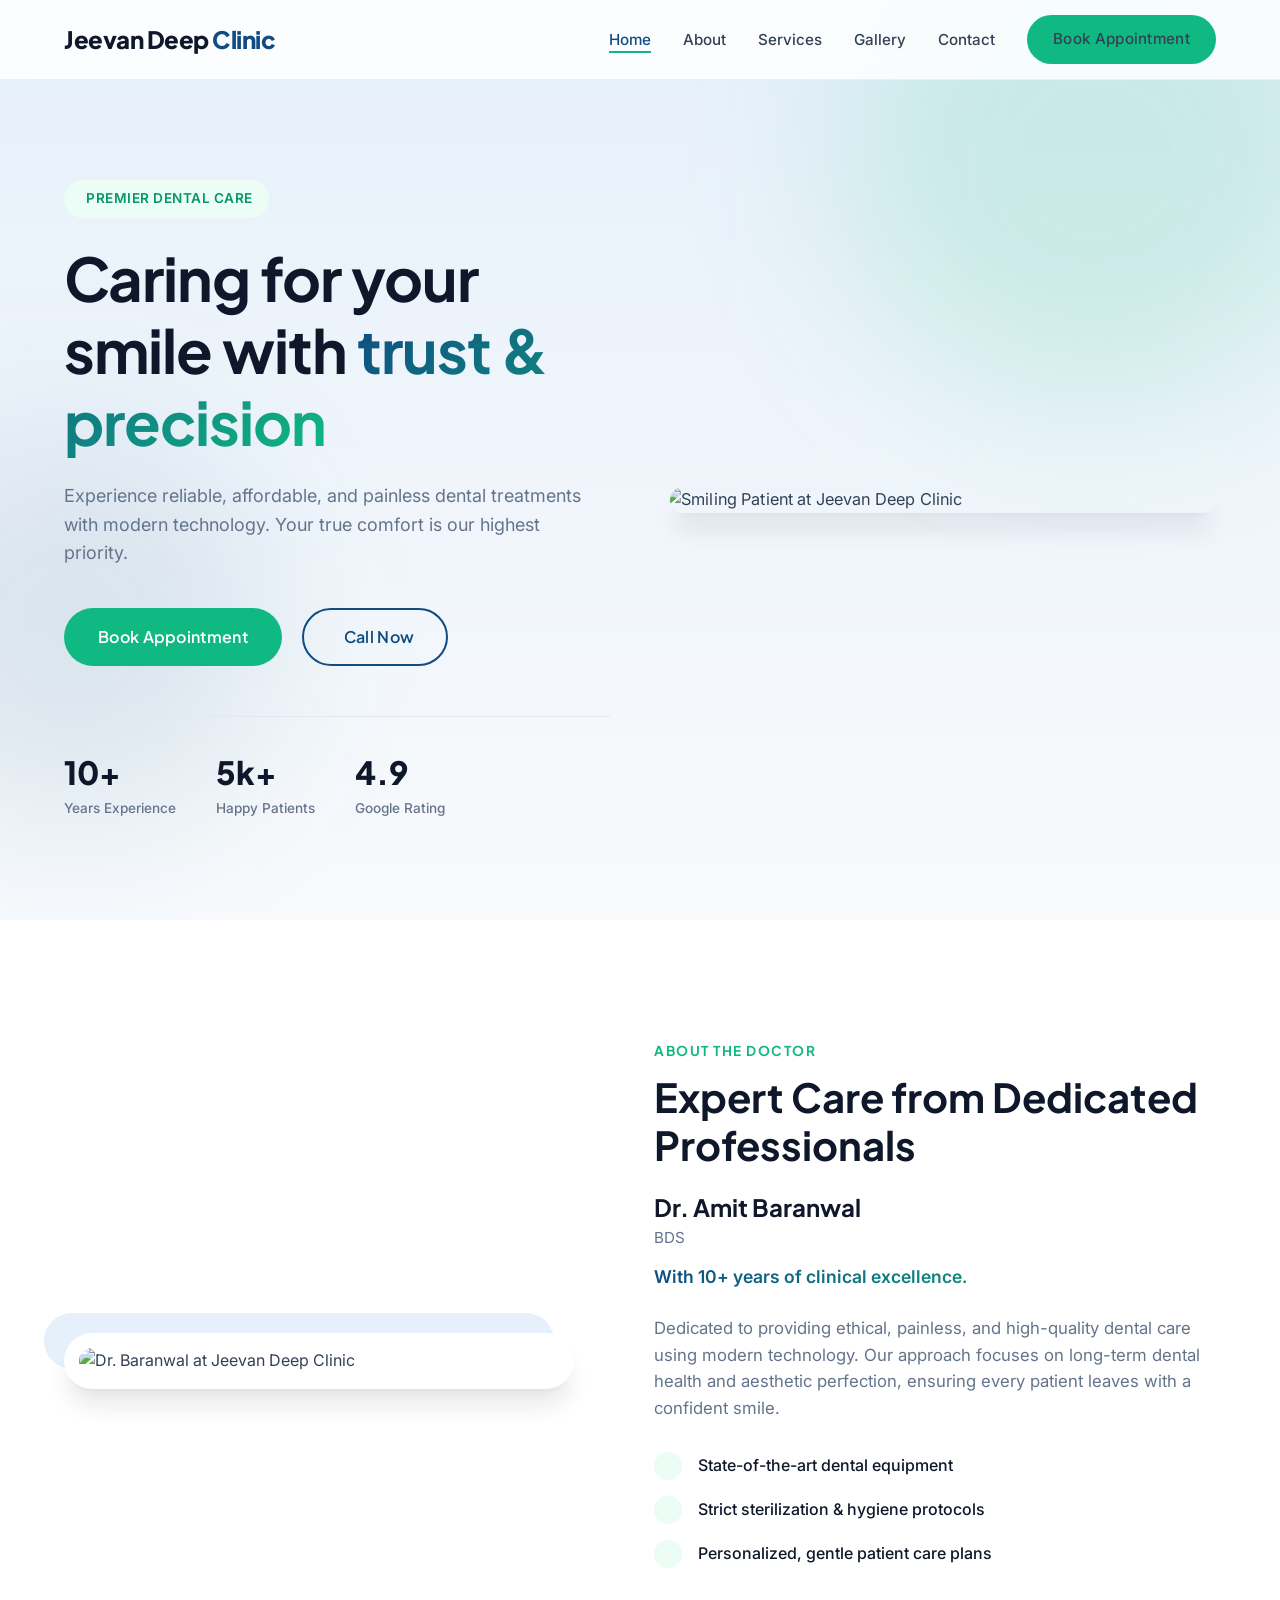
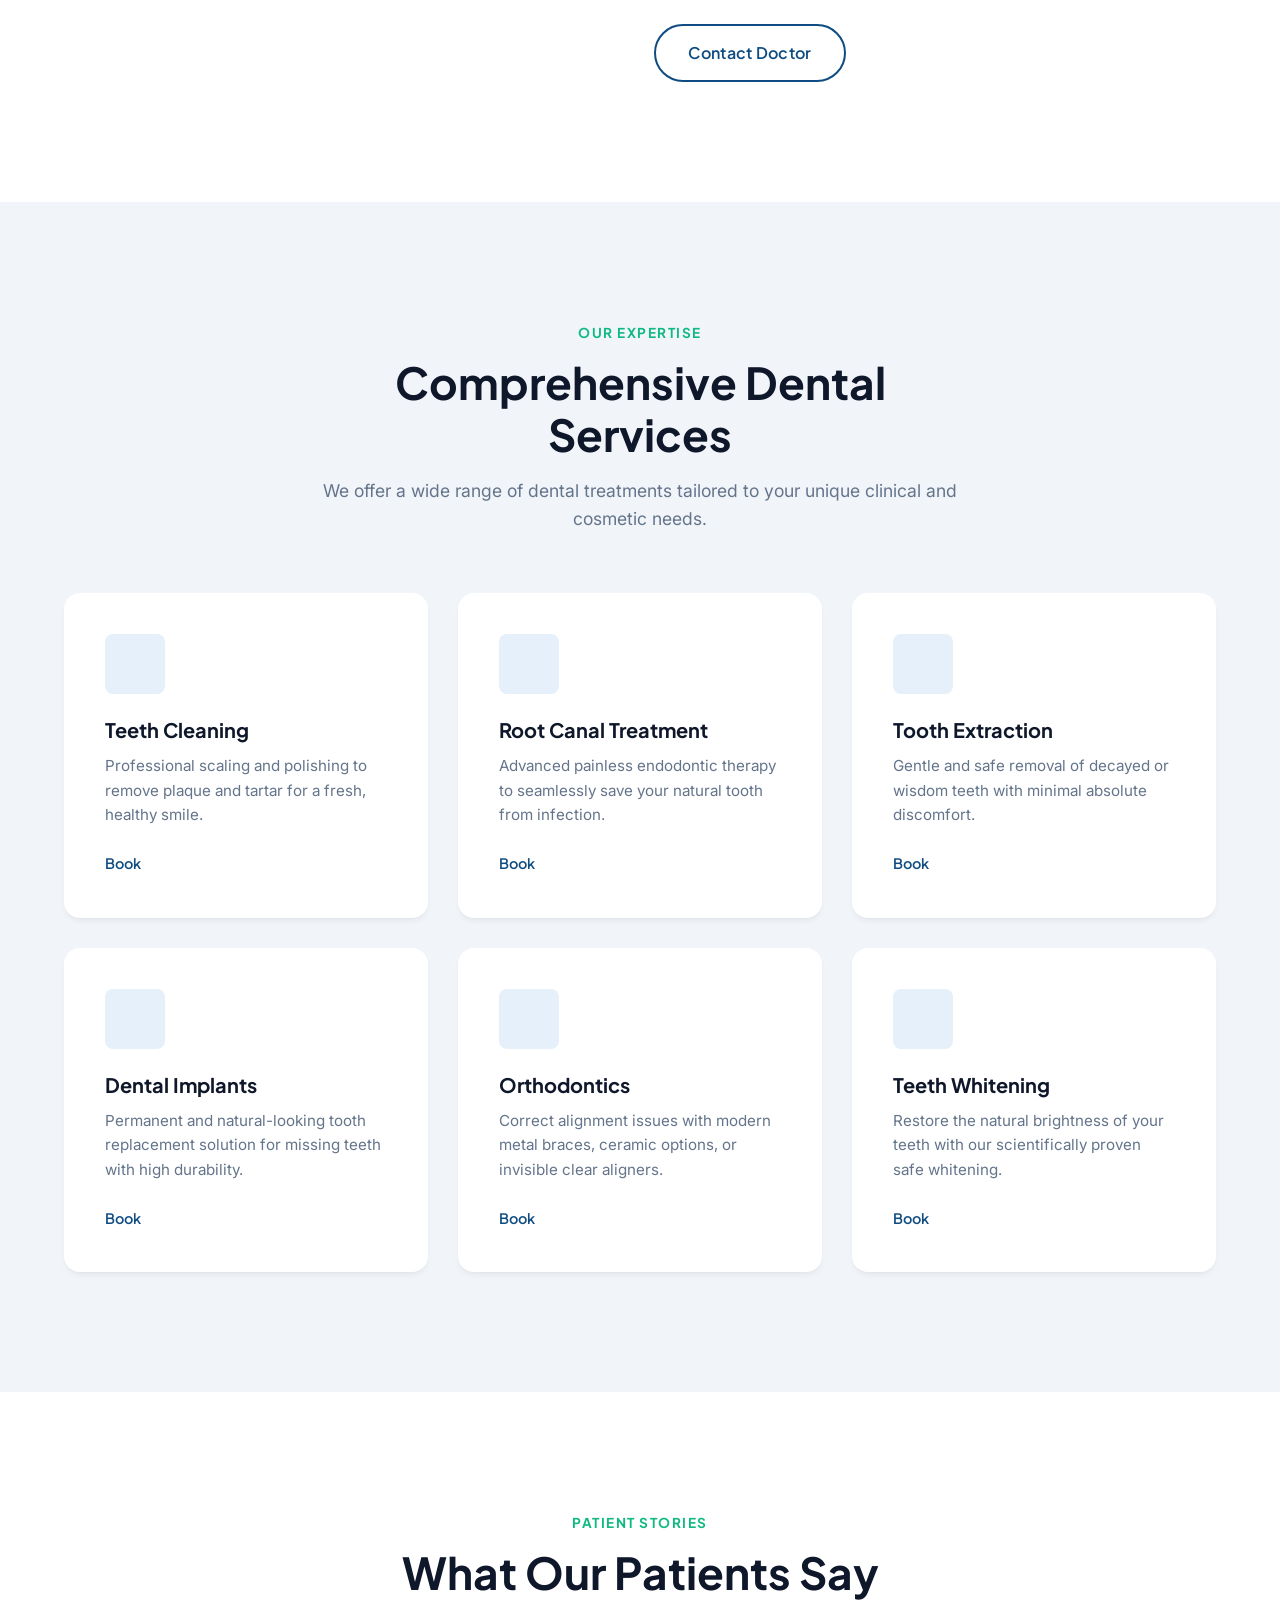
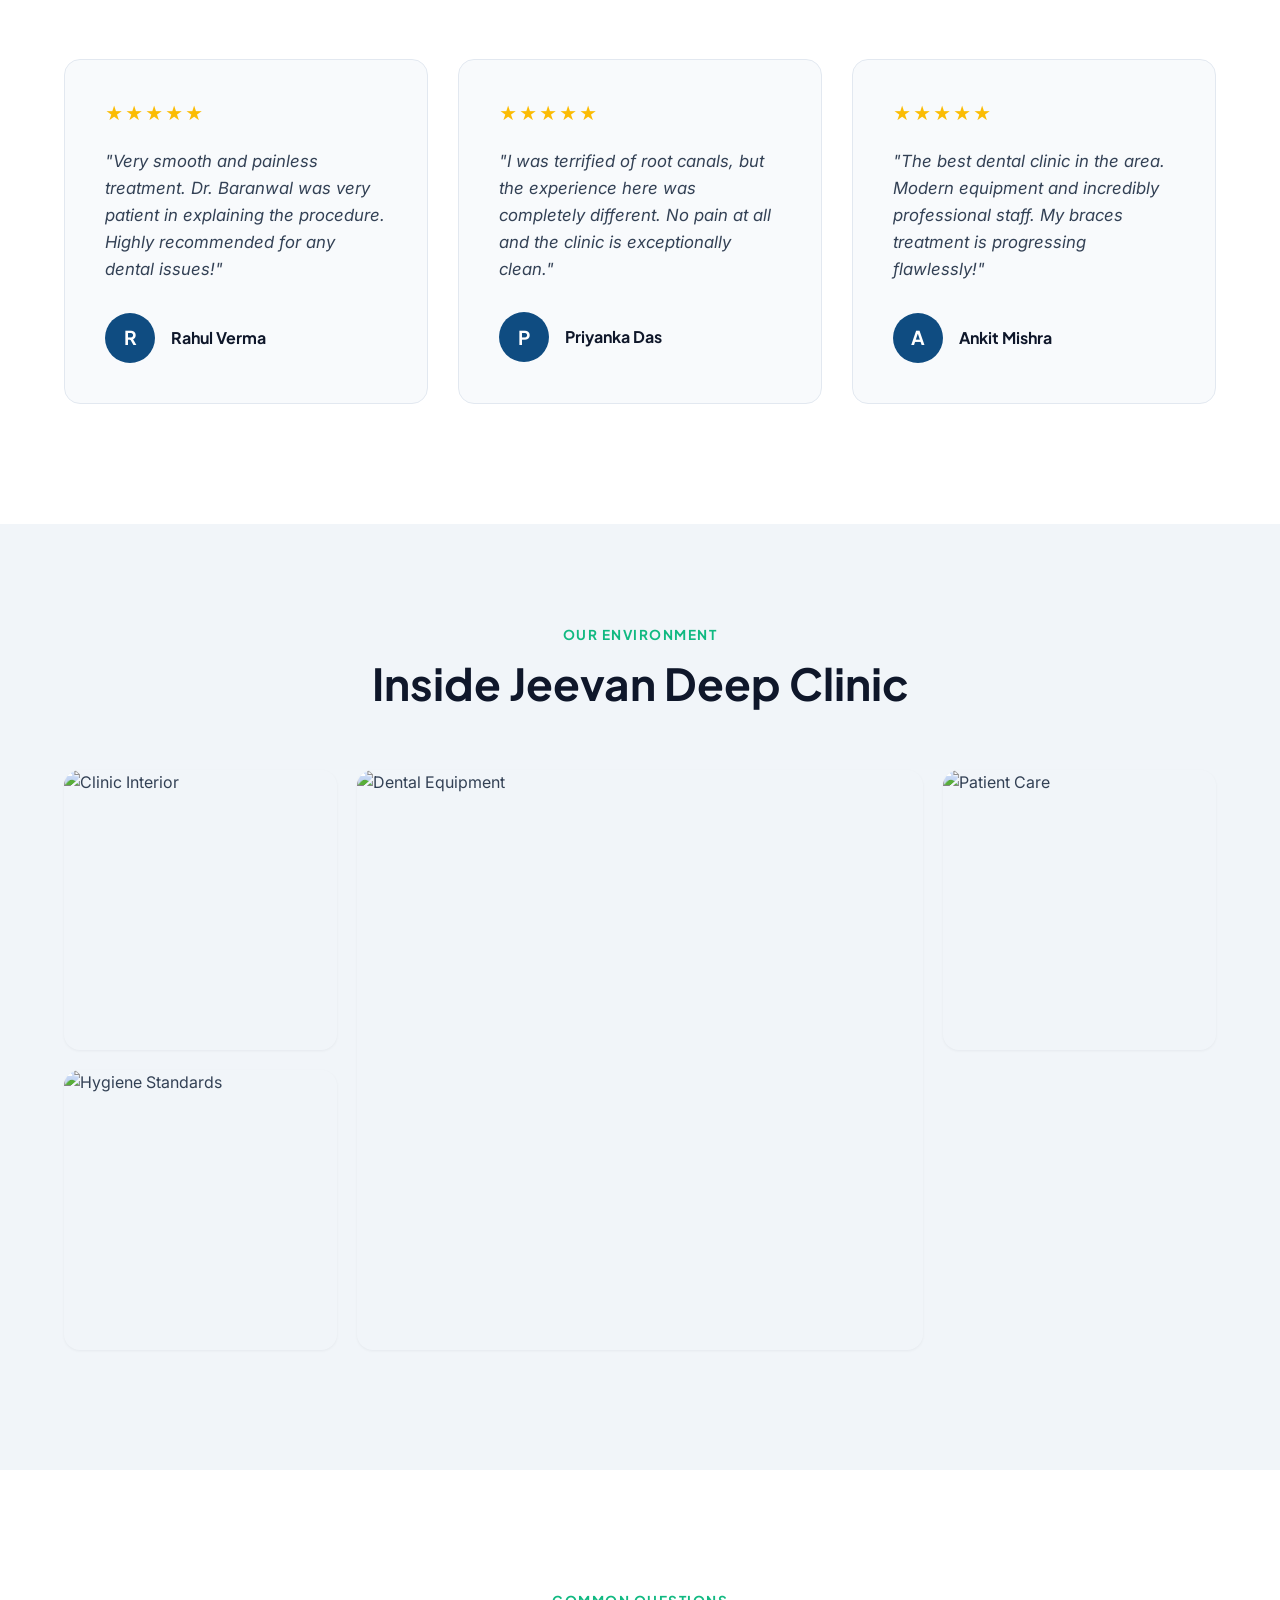
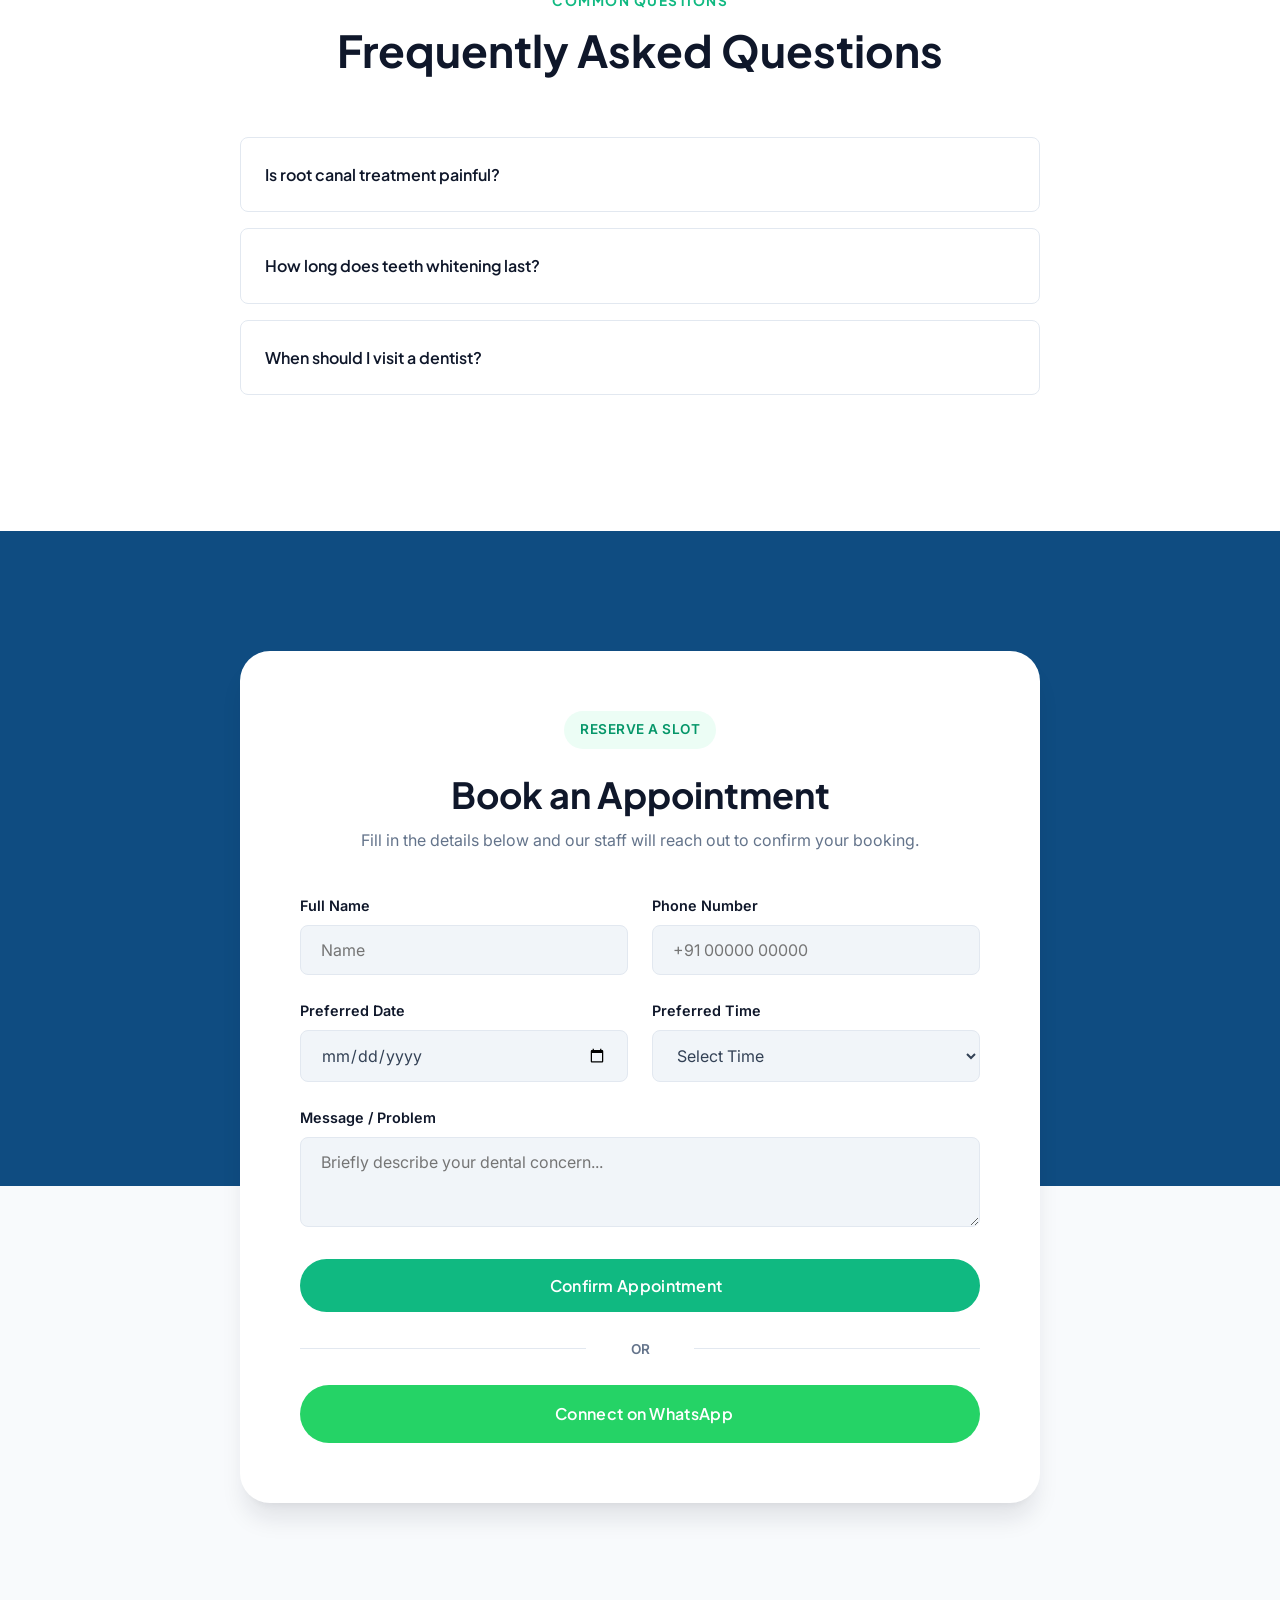
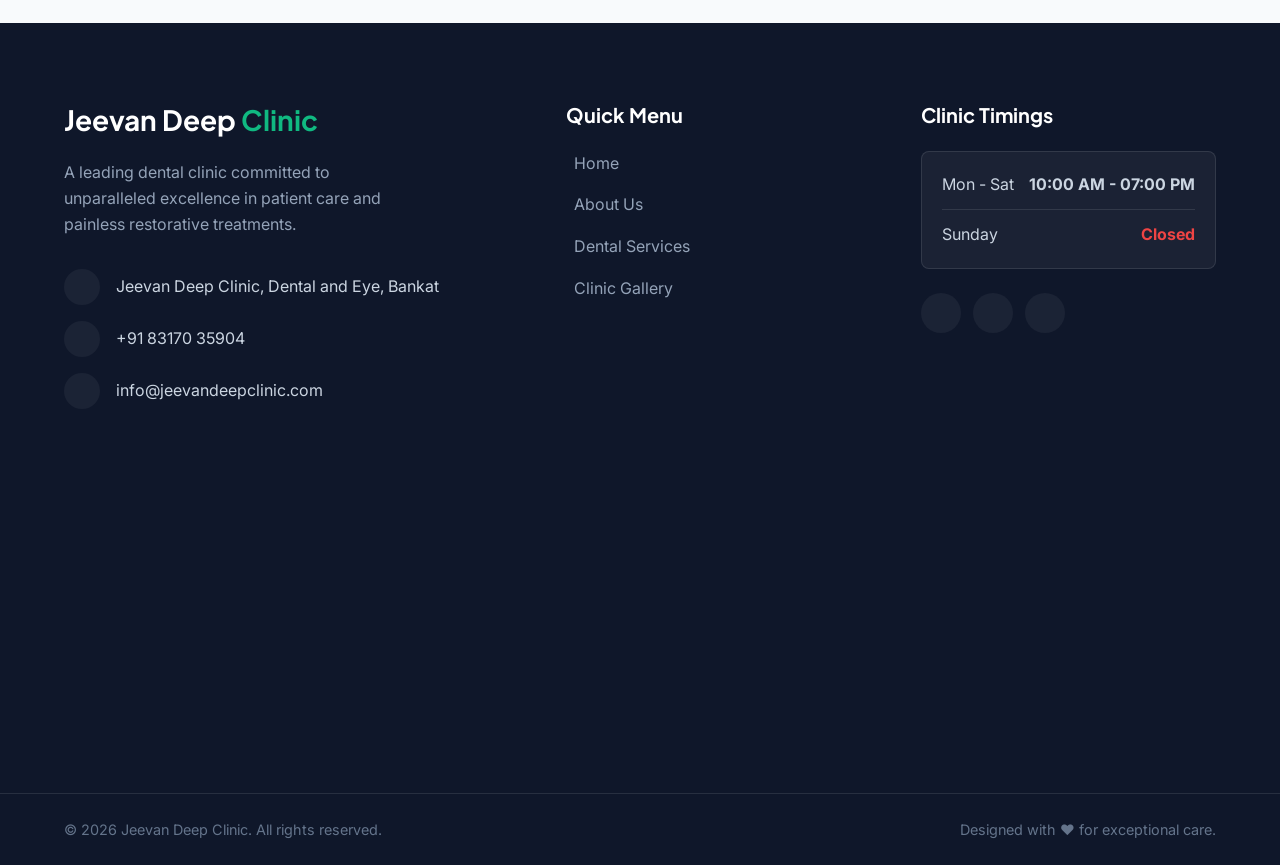
==== src/main/resources/static/index.html @ 406e2104 "feat(ui): Swap generic image with actual photo of Dr. Baranwal" ====
<!DOCTYPE html>
<html lang="en">

<head>
    <meta charset="UTF-8">
    <meta name="viewport" content="width=device-width, initial-scale=1.0">
    <title>Jeevan Deep Clinic | Caring for Your Smile with Trust & Precision</title>
    <meta name="description"
        content="Jeevan Deep Clinic - Reliable, affordable, and painless dental treatment in a hygienic environment. Book your appointment today for a healthy smile.">

    <!-- Google Fonts -->
    <link rel="preconnect" href="https://fonts.googleapis.com">
    <link rel="preconnect" href="https://fonts.gstatic.com" crossorigin>
    <link
        href="https://fonts.googleapis.com/css2?family=Inter:wght@300;400;500;600&family=Plus+Jakarta+Sans:wght@400;500;600;700;800&display=swap"
        rel="stylesheet">

    <!-- Lucide Icons -->
    <script src="https://unpkg.com/lucide@latest"></script>

    <!-- AOS Animation CSS -->
    <link href="https://unpkg.com/aos@2.3.1/dist/aos.css" rel="stylesheet">

    <!-- CSS -->
    <link rel="stylesheet" href="style.css">

    <!-- Google tag (gtag.js) -->
    <script async src="https://www.googletagmanager.com/gtag/js?id=G-SN9CZN9RRW"></script>
    <script>
        window.dataLayer = window.dataLayer || [];
        function gtag() { dataLayer.push(arguments); }
        gtag('js', new Date());

        gtag('config', 'G-SN9CZN9RRW');
    </script>
</head>

<body>
    <!-- Navigation -->
    <nav class="navbar transition-all" id="navbar">
        <div class="container nav-container">
            <div class="logo">
                <span class="logo-text">Jeevan Deep <span class="highlight">Clinic</span></span>
            </div>
            <ul class="nav-links">
                <li><a href="#home" class="active">Home</a></li>
                <li><a href="#about">About</a></li>
                <li><a href="#services">Services</a></li>
                <li><a href="#gallery">Gallery</a></li>
                <li><a href="#contact">Contact</a></li>
                <li><a href="#appointment" class="btn btn-primary btn-sm">Book Appointment</a></li>
            </ul>
            <div class="mobile-menu-btn" id="mobile-menu-btn">
                <i data-lucide="menu"></i>
            </div>
        </div>
    </nav>

    <!-- Hero Section -->
    <section id="home" class="hero">
        <div class="hero-bg-shapes">
            <div class="shape shape-1"></div>
            <div class="shape shape-2"></div>
        </div>
        <div class="container hero-container">
            <div class="hero-content" data-aos="fade-right" data-aos-duration="1000">
                <span class="badge"><i data-lucide="award" width="16" height="16"></i> Premier Dental Care</span>
                <h1>Caring for your smile with <span class="text-gradient">trust & precision</span></h1>
                <p>Experience reliable, affordable, and painless dental treatments with modern technology. Your true
                    comfort is our highest priority.</p>
                <div class="hero-actions">
                    <a href="#appointment" class="btn btn-primary shadow-glow">Book Appointment</a>
                    <a href="tel:+918317035904" class="btn btn-outline">
                        <i data-lucide="phone"></i> Call Now
                    </a>
                </div>
                <div class="hero-stats">
                    <div class="stat-item">
                        <span class="stat-number">10+</span>
                        <span class="stat-label">Years Experience</span>
                    </div>
                    <div class="stat-item">
                        <span class="stat-number">5k+</span>
                        <span class="stat-label">Happy Patients</span>
                    </div>
                    <div class="stat-item">
                        <span class="stat-number">4.9</span>
                        <span class="stat-label">Google Rating</span>
                    </div>
                </div>
            </div>
            <div class="hero-image" data-aos="fade-left" data-aos-duration="1000" data-aos-delay="200">
                <div class="image-wrapper">
                    <img src="https://images.unsplash.com/photo-1606811841689-23dfddce3e95?ixlib=rb-4.0.3&auto=format&fit=crop&w=800&q=80"
                        alt="Smiling Patient at Jeevan Deep Clinic">
                    <div class="floating-card top-float">
                        <div class="icon-box"><i data-lucide="shield-check"></i></div>
                        <div>
                            <strong>100% Safe</strong>
                            <span>Painless Treatments</span>
                        </div>
                    </div>
                </div>
            </div>
        </div>
    </section>

    <!-- About Section -->
    <section id="about" class="about">
        <div class="container about-container">
            <div class="about-image" data-aos="zoom-in-right">
                <div class="img-frame">
                    <img src="/images/Dr_Sir.jpeg" alt="Dr. Baranwal at Jeevan Deep Clinic">
                </div>
            </div>
            <div class="about-content" data-aos="fade-up" data-aos-delay="150">
                <span class="section-tag">About the Doctor</span>
                <h2>Expert Care from Dedicated Professionals</h2>
                <h3 class="doctor-name">Dr. Amit Baranwal</h3>
                <span class="qualifications">BDS</span>
                <p class="experience text-gradient">With 10+ years of clinical excellence.</p>
                <p class="description">Dedicated to providing ethical, painless, and high-quality dental care using
                    modern technology. Our approach focuses on long-term dental health and aesthetic perfection,
                    ensuring every patient leaves with a confident smile.</p>
                <ul class="features">
                    <li>
                        <div class="check-icon"><i data-lucide="check"></i></div> State-of-the-art dental equipment
                    </li>
                    <li>
                        <div class="check-icon"><i data-lucide="check"></i></div> Strict sterilization & hygiene
                        protocols
                    </li>
                    <li>
                        <div class="check-icon"><i data-lucide="check"></i></div> Personalized, gentle patient care
                        plans
                    </li>
                </ul>
                <a href="#contact" class="btn btn-outline mt-3">Contact Doctor</a>
            </div>
        </div>
    </section>

    <!-- Services Section -->
    <section id="services" class="services">
        <div class="container">
            <div class="section-header" data-aos="fade-up">
                <span class="section-tag">Our Expertise</span>
                <h2>Comprehensive Dental Services</h2>
                <p>We offer a wide range of dental treatments tailored to your unique clinical and cosmetic needs.</p>
            </div>
            <div class="services-grid">
                <!-- Service 1 -->
                <div class="service-card" data-aos="fade-up" data-aos-delay="100">
                    <div class="service-icon"><i data-lucide="sparkles"></i></div>
                    <h3>Teeth Cleaning</h3>
                    <p>Professional scaling and polishing to remove plaque and tartar for a fresh, healthy smile.</p>
                    <a href="#appointment" class="service-link">Book <i data-lucide="arrow-right" width="16"></i></a>
                </div>
                <!-- Service 2 -->
                <div class="service-card" data-aos="fade-up" data-aos-delay="200">
                    <div class="service-icon"><i data-lucide="activity"></i></div>
                    <h3>Root Canal Treatment</h3>
                    <p>Advanced painless endodontic therapy to seamlessly save your natural tooth from infection.</p>
                    <a href="#appointment" class="service-link">Book <i data-lucide="arrow-right" width="16"></i></a>
                </div>
                <!-- Service 3 -->
                <div class="service-card" data-aos="fade-up" data-aos-delay="300">
                    <div class="service-icon"><i data-lucide="scissors"></i></div>
                    <h3>Tooth Extraction</h3>
                    <p>Gentle and safe removal of decayed or wisdom teeth with minimal absolute discomfort.</p>
                    <a href="#appointment" class="service-link">Book <i data-lucide="arrow-right" width="16"></i></a>
                </div>
                <!-- Service 4 -->
                <div class="service-card" data-aos="fade-up" data-aos-delay="100">
                    <div class="service-icon"><i data-lucide="gem"></i></div>
                    <h3>Dental Implants</h3>
                    <p>Permanent and natural-looking tooth replacement solution for missing teeth with high durability.
                    </p>
                    <a href="#appointment" class="service-link">Book <i data-lucide="arrow-right" width="16"></i></a>
                </div>
                <!-- Service 5 -->
                <div class="service-card" data-aos="fade-up" data-aos-delay="200">
                    <div class="service-icon"><i data-lucide="grid-3x3"></i></div>
                    <h3>Orthodontics</h3>
                    <p>Correct alignment issues with modern metal braces, ceramic options, or invisible clear aligners.
                    </p>
                    <a href="#appointment" class="service-link">Book <i data-lucide="arrow-right" width="16"></i></a>
                </div>
                <!-- Service 6 -->
                <div class="service-card" data-aos="fade-up" data-aos-delay="300">
                    <div class="service-icon"><i data-lucide="smile"></i></div>
                    <h3>Teeth Whitening</h3>
                    <p>Restore the natural brightness of your teeth with our scientifically proven safe whitening.</p>
                    <a href="#appointment" class="service-link">Book <i data-lucide="arrow-right" width="16"></i></a>
                </div>
            </div>
        </div>
    </section>

    <!-- Testimonials Section -->
    <section id="testimonials" class="testimonials">
        <div class="container">
            <div class="section-header" data-aos="fade-up">
                <span class="section-tag">Patient Stories</span>
                <h2>What Our Patients Say</h2>
            </div>
            <div class="testimonials-slider">
                <div class="testimonial-card" data-aos="fade-right" data-aos-delay="100">
                    <div class="quote-icon"><i data-lucide="quote"></i></div>
                    <div class="stars">★★★★★</div>
                    <p>"Very smooth and painless treatment. Dr. Baranwal was very patient in explaining the procedure.
                        Highly recommended for any dental issues!"</p>
                    <div class="patient-profile">
                        <div class="patient-avatar">R</div>
                        <div class="patient-info">
                            <strong>Rahul Verma</strong>
                        </div>
                    </div>
                </div>
                <div class="testimonial-card" data-aos="fade-up" data-aos-delay="200">
                    <div class="quote-icon"><i data-lucide="quote"></i></div>
                    <div class="stars">★★★★★</div>
                    <p>"I was terrified of root canals, but the experience here was completely different. No pain at all
                        and the clinic is exceptionally clean."</p>
                    <div class="patient-profile">
                        <div class="patient-avatar">P</div>
                        <div class="patient-info">
                            <strong>Priyanka Das</strong>
                        </div>
                    </div>
                </div>
                <div class="testimonial-card" data-aos="fade-left" data-aos-delay="300">
                    <div class="quote-icon"><i data-lucide="quote"></i></div>
                    <div class="stars">★★★★★</div>
                    <p>"The best dental clinic in the area. Modern equipment and incredibly professional staff. My
                        braces treatment is progressing flawlessly!"</p>
                    <div class="patient-profile">
                        <div class="patient-avatar">A</div>
                        <div class="patient-info">
                            <strong>Ankit Mishra</strong>
                        </div>
                    </div>
                </div>
            </div>
        </div>
    </section>

    <!-- Gallery Section -->
    <section id="gallery" class="gallery">
        <div class="container">
            <div class="section-header" data-aos="fade-up">
                <span class="section-tag">Our Environment</span>
                <h2>Inside Jeevan Deep Clinic</h2>
            </div>
            <div class="gallery-grid">
                <div class="gallery-item" data-aos="fade-up" data-aos-delay="100">
                    <img src="https://images.unsplash.com/photo-1600170311833-c2cf5280ce49?ixlib=rb-4.0.3&auto=format&fit=crop&w=800&q=80"
                        alt="Clinic Interior">
                    <div class="gallery-overlay"><span>Modern Operatory</span></div>
                </div>
                <div class="gallery-item large" data-aos="fade-up" data-aos-delay="200">
                    <img src="https://images.unsplash.com/photo-1527613426441-4da17471b66d?q=80&w=800&auto=format&fit=crop"
                        alt="Dental Equipment">
                    <div class="gallery-overlay"><span>Advanced Technology</span></div>
                </div>
                <div class="gallery-item" data-aos="fade-up" data-aos-delay="300">
                    <img src="https://images.unsplash.com/photo-1629909613654-28e377c37b09?ixlib=rb-4.0.3&auto=format&fit=crop&w=800&q=80"
                        alt="Patient Care">
                    <div class="gallery-overlay"><span>Hygiene Standards</span></div>
                </div>
                <div class="gallery-item" data-aos="fade-up" data-aos-delay="400">
                    <img src="https://images.unsplash.com/photo-1588776814546-1ffcf47267a5?ixlib=rb-4.0.3&auto=format&fit=crop&w=800&q=80"
                        alt="Hygiene Standards">
                    <div class="gallery-overlay"><span>Comfortable Recovery</span></div>
                </div>
            </div>
        </div>
    </section>

    <!-- FAQ Section -->
    <section id="faq" class="faq">
        <div class="container">
            <div class="section-header" data-aos="fade-up">
                <span class="section-tag">Common Questions</span>
                <h2>Frequently Asked Questions</h2>
            </div>
            <div class="faq-container" data-aos="fade-up" data-aos-delay="150">
                <div class="faq-item">
                    <div class="faq-question">
                        <span>Is root canal treatment painful?</span>
                        <div class="faq-icon"><i data-lucide="plus"></i></div>
                    </div>
                    <div class="faq-answer">
                        <p>No, with modern anesthesia and advanced technology, root canal treatments are as comfortable
                            as getting a standard filling. Our clinic specializes in utilizing painless procedures.</p>
                    </div>
                </div>
                <div class="faq-item">
                    <div class="faq-question">
                        <span>How long does teeth whitening last?</span>
                        <div class="faq-icon"><i data-lucide="plus"></i></div>
                    </div>
                    <div class="faq-answer">
                        <p>Teeth whitening can last anywhere from 6 months to 2 years, depending on your lifestyle and
                            oral hygiene habits like coffee or tea consumption.</p>
                    </div>
                </div>
                <div class="faq-item">
                    <div class="faq-question">
                        <span>When should I visit a dentist?</span>
                        <div class="faq-icon"><i data-lucide="plus"></i></div>
                    </div>
                    <div class="faq-answer">
                        <p>We recommend a routine dental check-up every 6 months to maintain optimal oral health and
                            catch potential issues early before they become serious.</p>
                    </div>
                </div>
            </div>
        </div>
    </section>

    <!-- Appointment Section -->
    <section id="appointment" class="appointment">
        <div class="appointment-bg"></div>
        <div class="container appointment-container">
            <div class="appointment-card" data-aos="zoom-in" data-aos-duration="800">
                <div class="appointment-header">
                    <span class="badge">Reserve a Slot</span>
                    <h2>Book an Appointment</h2>
                    <p>Fill in the details below and our staff will reach out to confirm your booking.</p>
                </div>
                <form id="appointment-form">
                    <div class="form-row">
                        <div class="form-group">
                            <label for="name">Full Name</label>
                            <div class="input-wrapper">
                                <i data-lucide="user"></i>
                                <input type="text" id="name" placeholder="Name" required>
                            </div>
                        </div>
                        <div class="form-group">
                            <label for="phone">Phone Number</label>
                            <div class="input-wrapper">
                                <i data-lucide="phone"></i>
                                <input type="tel" id="phone" placeholder="+91 00000 00000" required>
                            </div>
                        </div>
                    </div>
                    <div class="form-row">
                        <div class="form-group">
                            <label for="date">Preferred Date</label>
                            <div class="input-wrapper">
                                <i data-lucide="calendar"></i>
                                <input type="date" id="date" required>
                            </div>
                        </div>
                        <div class="form-group">
                            <label for="time">Preferred Time</label>
                            <div class="input-wrapper">
                                <i data-lucide="clock"></i>
                                <select id="time" required>
                                    <option value="" disabled selected>Select Time</option>
                                    <option>10:00 AM - 12:00 PM</option>
                                    <option>12:00 PM - 02:00 PM</option>
                                    <option>04:00 PM - 06:00 PM</option>
                                    <option>06:00 PM - 08:00 PM</option>
                                </select>
                            </div>
                        </div>
                    </div>
                    <div class="form-group">
                        <label for="message">Message / Problem</label>
                        <textarea id="message" rows="3"
                            placeholder="Briefly describe your dental concern..."></textarea>
                    </div>
                    <button type="submit" class="btn btn-primary btn-block shadow-glow">
                        Confirm Appointment <i data-lucide="check-circle" width="18"></i>
                    </button>
                    <div class="divider"><span>OR</span></div>
                    <a href="#" id="whatsapp-btn" class="btn btn-whatsapp btn-block">
                        <i data-lucide="message-circle"></i> Connect on WhatsApp
                    </a>
                </form>
            </div>
        </div>
    </section>

    <!-- Contact & Footer -->
    <footer id="contact" class="footer">
        <div class="container footer-grid">
            <div class="footer-info">
                <h3>Jeevan Deep <span style="color: var(--secondary)">Clinic</span></h3>
                <p>A leading dental clinic committed to unparalleled excellence in patient care and painless restorative
                    treatments.</p>
                <div class="contact-details">
                    <div class="contact-item">
                        <div class="icon-blob"><i data-lucide="map-pin" width="18px"></i></div>
                        <span>Jeevan Deep Clinic, Dental and Eye, Bankat</span>
                    </div>
                    <div class="contact-item">
                        <div class="icon-blob"><i data-lucide="phone" width="18px"></i></div>
                        <span>+91 83170 35904</span>
                    </div>
                    <div class="contact-item">
                        <div class="icon-blob"><i data-lucide="mail" width="18px"></i></div>
                        <span>info@jeevandeepclinic.com</span>
                    </div>
                </div>
            </div>
            <div class="footer-links">
                <h4>Quick Menu</h4>
                <ul>
                    <li><a href="#home"><i data-lucide="chevron-right" width="14"></i> Home</a></li>
                    <li><a href="#about"><i data-lucide="chevron-right" width="14"></i> About Us</a></li>
                    <li><a href="#services"><i data-lucide="chevron-right" width="14"></i> Dental Services</a></li>
                    <li><a href="#gallery"><i data-lucide="chevron-right" width="14"></i> Clinic Gallery</a></li>
                </ul>
            </div>
            <div class="footer-hours">
                <h4>Clinic Timings</h4>
                <div class="hours-card">
                    <div class="hour-row">
                        <span>Mon - Sat</span>
                        <strong>10:00 AM - 07:00 PM</strong>
                    </div>
                    <div class="hour-row highlight">
                        <span>Sunday</span>
                        <strong>Closed</strong>
                    </div>
                </div>
                <div class="social-links mt-4">
                    <a href="#" class="social-btn"><i data-lucide="facebook" width="18"></i></a>
                    <a href="#" class="social-btn"><i data-lucide="instagram" width="18"></i></a>
                    <a href="#" class="social-btn"><i data-lucide="twitter" width="18"></i></a>
                </div>
            </div>
        </div>
        <div class="map-container">
            <iframe
                src="https://maps.google.com/maps?q=Jeevan+Deep+Clinic+Dental+and+Eye+Bankat&hl=en&z=15&output=embed"
                width="100%" height="300" style="border:0;" allowfullscreen="" loading="lazy"
                title="Location Map"></iframe>
        </div>
        <div class="footer-bottom">
            <div class="container d-flex justify-between">
                <p>&copy; 2026 Jeevan Deep Clinic. All rights reserved.</p>
                <p>Designed with ❤️ for exceptional care.</p>
            </div>
        </div>
    </footer>

    <!-- AOS JS -->
    <script src="https://unpkg.com/aos@2.3.1/dist/aos.js"></script>
    <script>
        AOS.init({
            duration: 800,
            easing: 'ease-out-cubic',
            once: true,
            offset: 50,
        });
    </script>
    <!-- JS -->
    <script src="script.js"></script>
</body>

</html>
---- src/main/resources/static/style.css ----
:root {
    /* Premium Medical Color Palette */
    --primary: #0f4c81;     /* Classic Trust Blue */
    --primary-light: #e6f0fa;
    --primary-hover: #0c3e69;
    --secondary: #10b981;   /* Fresh Emerald Green */
    --secondary-hover: #059669;
    --secondary-light: #ecfdf5;
    --accent: #0f172a;      /* Rich Dark Navy */
    
    --white: #ffffff;
    --bg-light: #f8fafc;
    --bg-lighter: #f1f5f9;
    
    --text-main: #334155;
    --text-muted: #64748b;
    --border-color: #e2e8f0;
    
    /* Shadows & Effects */
    --shadow-sm: 0 1px 3px rgba(15, 23, 42, 0.05);
    --shadow-md: 0 4px 6px -1px rgba(15, 23, 42, 0.05), 0 2px 4px -2px rgba(15, 23, 42, 0.05);
    --shadow-lg: 0 10px 15px -3px rgba(15, 23, 42, 0.08), 0 4px 6px -4px rgba(15, 23, 42, 0.04);
    --shadow-xl: 0 20px 25px -5px rgba(15, 23, 42, 0.1), 0 8px 10px -6px rgba(15, 23, 42, 0.05);
    --shadow-glow: 0 10px 25px -5px rgba(16, 185, 129, 0.4);
    
    /* Layout */
    --container-width: 1200px;
    --header-height: 80px;
    --transition: all 0.3s cubic-bezier(0.4, 0, 0.2, 1);
    --radius-sm: 8px;
    --radius-md: 16px;
    --radius-lg: 30px;
}

* {
    margin: 0;
    padding: 0;
    box-sizing: border-box;
}

html {
    scroll-behavior: smooth;
    overflow-x: hidden;
    width: 100%;
}

body {
    font-family: 'Inter', sans-serif;
    color: var(--text-main);
    background-color: var(--bg-light);
    line-height: 1.6;
    overflow-x: hidden;
    width: 100%;
    -webkit-font-smoothing: antialiased;
}

h1, h2, h3, h4, h5, h6 {
    font-family: 'Plus Jakarta Sans', sans-serif;
    color: var(--accent);
    font-weight: 700;
    line-height: 1.2;
}

a {
    text-decoration: none;
    color: inherit;
    transition: var(--transition);
}

ul {
    list-style: none;
}

img {
    max-width: 100%;
    height: auto;
    display: block;
}

.container {
    max-width: var(--container-width);
    margin: 0 auto;
    padding: 0 24px;
}

.mt-3 { margin-top: 1rem; }
.mt-4 { margin-top: 1.5rem; }
.mb-4 { margin-bottom: 1.5rem; }

/* Buttons */
.btn {
    display: inline-flex;
    align-items: center;
    justify-content: center;
    gap: 8px;
    padding: 14px 32px;
    border-radius: var(--radius-lg);
    font-weight: 600;
    font-size: 1rem;
    cursor: pointer;
    transition: var(--transition);
    border: 2px solid transparent;
    font-family: 'Plus Jakarta Sans', sans-serif;
    letter-spacing: 0.3px;
}

.btn-sm {
    padding: 10px 24px;
    font-size: 0.9rem;
}

.btn-primary {
    background-color: var(--secondary);
    color: var(--white);
}

.btn-primary:hover {
    background-color: var(--secondary-hover);
    transform: translateY(-2px);
}

.shadow-glow:hover {
    box-shadow: var(--shadow-glow);
}

.btn-outline {
    background-color: transparent;
    border-color: var(--primary);
    color: var(--primary);
}

.btn-outline:hover {
    background-color: var(--primary);
    color: var(--white);
    transform: translateY(-2px);
}

.btn-whatsapp {
    background-color: #25D366;
    color: var(--white);
}

.btn-whatsapp:hover {
    background-color: #1da851;
    transform: translateY(-2px);
}

.btn-block {
    display: flex;
    width: 100%;
}

.text-gradient {
    background: linear-gradient(135deg, var(--primary) 0%, var(--secondary) 100%);
    -webkit-background-clip: text;
    -webkit-text-fill-color: transparent;
}

.badge {
    background-color: var(--secondary-light);
    color: var(--secondary-hover);
    padding: 8px 16px;
    border-radius: 50px;
    font-size: 0.85rem;
    font-weight: 600;
    display: inline-flex;
    align-items: center;
    gap: 6px;
    margin-bottom: 24px;
    text-transform: uppercase;
    letter-spacing: 0.5px;
}

.section-tag {
    color: var(--secondary);
    font-weight: 700;
    text-transform: uppercase;
    letter-spacing: 1.5px;
    font-size: 0.85rem;
    margin-bottom: 12px;
    display: block;
    font-family: 'Plus Jakarta Sans', sans-serif;
}

/* Navbar */
.navbar {
    height: var(--header-height);
    background: rgba(255, 255, 255, 0.85);
    backdrop-filter: blur(12px);
    -webkit-backdrop-filter: blur(12px);
    position: fixed;
    top: 0;
    width: 100%;
    z-index: 1000;
    border-bottom: 1px solid rgba(226, 232, 240, 0.6);
    transition: var(--transition);
}

.navbar.scrolled {
    background: rgba(255, 255, 255, 0.95);
    box-shadow: var(--shadow-sm);
    height: 70px;
}

.nav-container {
    height: 100%;
    display: flex;
    justify-content: space-between;
    align-items: center;
}

.logo-text {
    font-family: 'Plus Jakarta Sans', sans-serif;
    font-size: 1.5rem;
    font-weight: 800;
    color: var(--accent);
    letter-spacing: -0.5px;
}

.logo-text .highlight {
    color: var(--primary);
}

.nav-links {
    display: flex;
    align-items: center;
    gap: 32px;
}

.nav-links a {
    font-family: 'Inter', sans-serif;
    font-weight: 500;
    color: var(--text-main);
    font-size: 0.95rem;
    position: relative;
}

.nav-links a:not(.btn)::after {
    content: '';
    position: absolute;
    bottom: -4px;
    left: 0;
    width: 0;
    height: 2px;
    background-color: var(--secondary);
    transition: var(--transition);
}

.nav-links a:not(.btn):hover::after, 
.nav-links a:not(.btn).active::after {
    width: 100%;
}

.nav-links a:not(.btn):hover, 
.nav-links a:not(.btn).active {
    color: var(--primary);
}

.mobile-menu-btn {
    display: none;
    cursor: pointer;
    color: var(--accent);
}

/* Hero Section */
.hero {
    position: relative;
    padding-top: 180px;
    padding-bottom: 100px;
    background: linear-gradient(180deg, var(--primary-light) 0%, var(--bg-light) 100%);
    overflow: hidden;
}

.hero-bg-shapes .shape {
    position: absolute;
    border-radius: 50%;
    filter: blur(80px);
    z-index: 0;
}

.hero-bg-shapes .shape-1 {
    top: -10%;
    right: -5%;
    width: 500px;
    height: 500px;
    background: rgba(16, 185, 129, 0.15);
}

.hero-bg-shapes .shape-2 {
    bottom: 10%;
    left: -10%;
    width: 400px;
    height: 400px;
    background: rgba(15, 76, 129, 0.1);
}

.hero-container {
    position: relative;
    z-index: 1;
    display: grid;
    grid-template-columns: 1fr 1fr;
    gap: 60px;
    align-items: center;
}

.hero-content h1 {
    font-size: 3.75rem;
    margin-bottom: 24px;
    letter-spacing: -1px;
}

.hero-content p {
    font-size: 1.125rem;
    color: var(--text-muted);
    margin-bottom: 40px;
    max-width: 520px;
}

.hero-actions {
    display: flex;
    gap: 20px;
    margin-bottom: 50px;
}

.hero-stats {
    display: flex;
    flex-wrap: wrap;
    gap: 40px;
    padding-top: 30px;
    border-top: 1px solid var(--border-color);
}

.stat-item {
    display: flex;
    flex-direction: column;
}

.stat-number {
    font-family: 'Plus Jakarta Sans', sans-serif;
    font-size: 2rem;
    font-weight: 800;
    color: var(--accent);
}

.stat-label {
    color: var(--text-muted);
    font-size: 0.85rem;
    font-weight: 500;
}

.hero-image {
    position: relative;
}

.image-wrapper {
    position: relative;
    border-radius: var(--radius-lg);
    overflow: hidden;
    box-shadow: var(--shadow-xl);
}

.image-wrapper img {
    transform: scale(1.02);
    transition: transform 0.5s ease;
}

.image-wrapper:hover img {
    transform: scale(1.05);
}

.floating-card {
    position: absolute;
    background: rgba(255, 255, 255, 0.95);
    backdrop-filter: blur(10px);
    padding: 16px 24px;
    border-radius: 20px;
    display: flex;
    align-items: center;
    gap: 16px;
    box-shadow: var(--shadow-lg);
    animation: float 4s ease-in-out infinite;
    border: 1px solid rgba(255,255,255,0.5);
}

.floating-card.top-float {
    bottom: 40px;
    left: -40px;
}

.floating-card .icon-box {
    width: 48px;
    height: 48px;
    border-radius: 50%;
    background: var(--secondary-light);
    color: var(--secondary);
    display: flex;
    align-items: center;
    justify-content: center;
}

.floating-card strong {
    display: block;
    color: var(--accent);
    font-family: 'Plus Jakarta Sans', sans-serif;
}

.floating-card span {
    font-size: 0.85rem;
    color: var(--text-muted);
}

@keyframes float {
    0%, 100% { transform: translateY(0); }
    50% { transform: translateY(-15px); }
}

/* About Section */
.about {
    padding: 120px 0;
    background-color: var(--white);
}

.about-container {
    display: grid;
    grid-template-columns: 1fr 1.1fr;
    gap: 80px;
    align-items: center;
}

.img-frame {
    position: relative;
    border-radius: var(--radius-lg);
    padding: 15px;
    background: white;
    box-shadow: var(--shadow-xl);
}

.img-frame::before {
    content: '';
    position: absolute;
    top: -20px;
    left: -20px;
    right: 20px;
    bottom: 20px;
    border-radius: var(--radius-lg);
    background: var(--primary-light);
    z-index: -1;
}

.about-image img {
    border-radius: calc(var(--radius-lg) - 5px);
}

.about-content h2 {
    font-size: 2.5rem;
    margin-bottom: 24px;
}

.doctor-name {
    font-size: 1.5rem;
    margin-bottom: 4px;
}

.qualifications {
    font-size: 0.95rem;
    color: var(--text-muted);
    display: block;
    margin-bottom: 12px;
}

.experience {
    font-weight: 600;
    font-size: 1.1rem;
    margin-bottom: 24px;
}

.about-content .description {
    margin-bottom: 30px;
    font-size: 1.05rem;
    color: var(--text-muted);
}

.features {
    margin-bottom: 40px;
}

.features li {
    display: flex;
    align-items: center;
    gap: 16px;
    margin-bottom: 16px;
    font-weight: 500;
    color: var(--accent);
}

.check-icon {
    width: 28px;
    height: 28px;
    background-color: var(--secondary-light);
    color: var(--secondary);
    border-radius: 50%;
    display: flex;
    align-items: center;
    justify-content: center;
}

.check-icon i {
    width: 14px;
    height: 14px;
}

/* Services Section */
.services {
    padding: 120px 0;
    background-color: var(--bg-lighter);
}

.section-header {
    text-align: center;
    max-width: 650px;
    margin: 0 auto 60px;
}

.section-header h2 {
    font-size: 2.75rem;
    margin-bottom: 16px;
}

.section-header p {
    color: var(--text-muted);
    font-size: 1.1rem;
}

.services-grid {
    display: grid;
    grid-template-columns: repeat(auto-fit, minmax(320px, 1fr));
    gap: 30px;
}

.service-card {
    background: var(--white);
    padding: 40px;
    border-radius: var(--radius-md);
    box-shadow: var(--shadow-md);
    transition: var(--transition);
    border: 1px solid transparent;
    position: relative;
    overflow: hidden;
}

.service-card::after {
    content: '';
    position: absolute;
    bottom: 0;
    left: 0;
    height: 4px;
    width: 0;
    background: var(--secondary);
    transition: var(--transition);
}

.service-card:hover {
    transform: translateY(-8px);
    box-shadow: var(--shadow-xl);
    border-color: var(--border-color);
}

.service-card:hover::after {
    width: 100%;
}

.service-icon {
    width: 60px;
    height: 60px;
    background-color: var(--primary-light);
    color: var(--primary);
    border-radius: var(--radius-sm);
    display: flex;
    align-items: center;
    justify-content: center;
    margin-bottom: 24px;
    transition: var(--transition);
}

.service-card:hover .service-icon {
    background-color: var(--primary);
    color: var(--white);
}

.service-card h3 {
    font-size: 1.25rem;
    margin-bottom: 12px;
}

.service-card p {
    color: var(--text-muted);
    font-size: 0.95rem;
    margin-bottom: 24px;
}

.service-link {
    display: inline-flex;
    align-items: center;
    gap: 6px;
    color: var(--primary);
    font-weight: 600;
    font-family: 'Plus Jakarta Sans', sans-serif;
    font-size: 0.9rem;
}

.service-link:hover {
    color: var(--secondary);
    gap: 10px;
}

/* Testimonials */
.testimonials {
    padding: 120px 0;
    background: var(--white);
}

.testimonials-slider {
    display: grid;
    grid-template-columns: repeat(auto-fit, minmax(320px, 1fr));
    gap: 30px;
}

.testimonial-card {
    background: var(--bg-light);
    padding: 40px;
    border-radius: var(--radius-md);
    position: relative;
    border: 1px solid var(--border-color);
}

.quote-icon {
    position: absolute;
    top: 30px;
    right: 30px;
    color: var(--primary-light);
    opacity: 0.5;
}

.quote-icon i {
    width: 48px;
    height: 48px;
}

.stars {
    color: #fbbc04;
    font-size: 1.1rem;
    margin-bottom: 20px;
    letter-spacing: 2px;
}

.testimonial-card p {
    font-style: italic;
    margin-bottom: 30px;
    font-size: 1.05rem;
    color: var(--text-main);
}

.patient-profile {
    display: flex;
    align-items: center;
    gap: 16px;
}

.patient-avatar {
    width: 50px;
    height: 50px;
    border-radius: 50%;
    background: var(--primary);
    color: white;
    display: flex;
    align-items: center;
    justify-content: center;
    font-weight: 700;
    font-size: 1.2rem;
    font-family: 'Plus Jakarta Sans', sans-serif;
}

.patient-info strong {
    display: block;
    color: var(--accent);
    font-family: 'Plus Jakarta Sans', sans-serif;
}

.patient-info span {
    color: var(--text-muted);
    font-size: 0.85rem;
}

/* Gallery */
.gallery {
    padding: 100px 0 120px;
    background-color: var(--bg-lighter);
}

.gallery-grid {
    display: grid;
    grid-template-columns: repeat(4, 1fr);
    grid-template-rows: repeat(2, 280px);
    gap: 20px;
}

.gallery-item {
    border-radius: var(--radius-md);
    overflow: hidden;
    position: relative;
    box-shadow: var(--shadow-sm);
}

.gallery-item img {
    width: 100%;
    height: 100%;
    object-fit: cover;
    transition: transform 0.6s ease;
}

.gallery-item:hover img {
    transform: scale(1.1);
}

.gallery-overlay {
    position: absolute;
    inset: 0;
    background: linear-gradient(to top, rgba(15, 23, 42, 0.8) 0%, transparent 100%);
    display: flex;
    align-items: flex-end;
    padding: 24px;
    opacity: 0;
    transition: var(--transition);
}

.gallery-item:hover .gallery-overlay {
    opacity: 1;
}

.gallery-overlay span {
    color: white;
    font-weight: 600;
    font-family: 'Plus Jakarta Sans', sans-serif;
    transform: translateY(20px);
    transition: var(--transition);
}

.gallery-item:hover .gallery-overlay span {
    transform: translateY(0);
}

.gallery-item.large {
    grid-column: span 2;
    grid-row: span 2;
}

/* FAQ */
.faq {
    padding: 120px 0;
    background: var(--white);
}

.faq-container {
    max-width: 800px;
    margin: 0 auto;
}

.faq-item {
    border: 1px solid var(--border-color);
    border-radius: var(--radius-sm);
    margin-bottom: 16px;
    background: var(--white);
    transition: var(--transition);
}

.faq-item:hover {
    border-color: var(--primary-light);
    box-shadow: var(--shadow-sm);
}

.faq-question {
    padding: 24px;
    display: flex;
    justify-content: space-between;
    align-items: center;
    cursor: pointer;
    font-weight: 600;
    font-family: 'Plus Jakarta Sans', sans-serif;
    color: var(--accent);
}

.faq-icon i {
    transition: transform 0.3s ease;
    color: var(--primary);
}

.faq-item.active {
    border-color: var(--primary);
    box-shadow: var(--shadow-md);
}

.faq-item.active .faq-question {
    color: var(--primary);
}

.faq-item.active .faq-icon i {
    transform: rotate(45deg);
}

.faq-answer {
    padding: 0 24px;
    max-height: 0;
    overflow: hidden;
    transition: max-height 0.4s ease-out, padding 0.4s ease;
    color: var(--text-muted);
}

.faq-item.active .faq-answer {
    padding: 0 24px 24px;
    max-height: 200px;
}

/* Appointment */
.appointment {
    position: relative;
    padding: 120px 0;
}

.appointment-bg {
    position: absolute;
    top: 0;
    left: 0;
    width: 100%;
    height: 60%;
    background: var(--primary);
    z-index: -1;
}

.appointment-container {
    display: flex;
    justify-content: center;
}

.appointment-card {
    background: var(--white);
    padding: 60px;
    border-radius: var(--radius-lg);
    width: 100%;
    max-width: 800px;
    box-shadow: var(--shadow-xl);
}

.appointment-header {
    text-align: center;
    margin-bottom: 40px;
}

.appointment-header h2 {
    font-size: 2.25rem;
    margin-bottom: 12px;
}

.appointment-header p {
    color: var(--text-muted);
}

.form-row {
    display: grid;
    grid-template-columns: 1fr 1fr;
    gap: 24px;
}

.form-group {
    margin-bottom: 24px;
}

.form-group label {
    display: block;
    margin-bottom: 8px;
    font-weight: 600;
    font-size: 0.9rem;
    color: var(--accent);
}

.input-wrapper {
    position: relative;
}

.input-wrapper i {
    position: absolute;
    left: 16px;
    top: 50%;
    transform: translateY(-50%);
    color: var(--text-muted);
    width: 18px;
    height: 18px;
}

.input-wrapper input, 
.input-wrapper select {
    padding-left: 46px;
}

.form-group input, 
.form-group select, 
.form-group textarea {
    width: 100%;
    padding: 14px 20px;
    border-radius: var(--radius-sm);
    border: 1px solid var(--border-color);
    background: var(--bg-lighter);
    font-family: inherit;
    font-size: 1rem;
    transition: var(--transition);
    color: var(--text-main);
}

.form-group input:focus, 
.form-group select:focus, 
.form-group textarea:focus {
    outline: none;
    border-color: var(--primary);
    box-shadow: 0 0 0 4px var(--primary-light);
    background: var(--white);
}

.divider {
    text-align: center;
    margin: 24px 0;
    position: relative;
}

.divider::before, .divider::after {
    content: '';
    position: absolute;
    top: 50%;
    width: 42%;
    height: 1px;
    background: var(--border-color);
}

.divider::before { left: 0; }
.divider::after { right: 0; }

.divider span {
    background: var(--white);
    padding: 0 12px;
    color: var(--text-muted);
    font-size: 0.85rem;
    font-weight: 600;
}

/* Footer */
.footer {
    padding-top: 80px;
    background-color: var(--accent);
    color: #cbd5e1;
}

.footer-grid {
    display: grid;
    grid-template-columns: 1.5fr 1fr 1fr;
    gap: 60px;
    margin-bottom: 60px;
}

.footer-info h3 {
    font-size: 1.75rem;
    margin-bottom: 24px;
    color: var(--white);
}

.footer-info p {
    margin-bottom: 32px;
    color: #94a3b8;
    max-width: 350px;
}

.contact-item {
    display: flex;
    align-items: center;
    gap: 16px;
    margin-bottom: 16px;
    color: #cbd5e1;
}

.icon-blob {
    width: 36px;
    height: 36px;
    background: rgba(255,255,255,0.05);
    border-radius: 50%;
    display: flex;
    align-items: center;
    justify-content: center;
    color: var(--secondary);
}

.footer h4 {
    color: var(--white);
    margin-bottom: 24px;
    font-size: 1.25rem;
}

.footer-links ul li {
    margin-bottom: 16px;
}

.footer-links a {
    display: flex;
    align-items: center;
    gap: 8px;
    color: #94a3b8;
}

.footer-links a:hover {
    color: var(--secondary);
    transform: translateX(5px);
}

.hours-card {
    background: rgba(255,255,255,0.05);
    padding: 20px;
    border-radius: var(--radius-sm);
    border: 1px solid rgba(255,255,255,0.1);
}

.hour-row {
    display: flex;
    justify-content: space-between;
    padding-bottom: 12px;
    border-bottom: 1px solid rgba(255,255,255,0.1);
    margin-bottom: 12px;
}

.hour-row:last-child {
    border-bottom: none;
    margin-bottom: 0;
    padding-bottom: 0;
}

.hour-row.highlight strong {
    color: #ef4444;
}

.social-links {
    display: flex;
    gap: 12px;
}

.social-btn {
    width: 40px;
    height: 40px;
    background: rgba(255,255,255,0.05);
    display: flex;
    align-items: center;
    justify-content: center;
    border-radius: 50%;
    color: white;
}

.social-btn:hover {
    background: var(--primary);
    transform: translateY(-3px);
}

.map-container {
    filter: grayscale(0.8) contrast(1.2);
}

.footer-bottom {
    padding: 24px 0;
    border-top: 1px solid rgba(255,255,255,0.1);
    font-size: 0.9rem;
    color: #64748b;
}

.d-flex {
    display: flex;
}

.justify-between {
    justify-content: space-between;
}

/* Mobile Responsive */
@media (max-width: 992px) {
    .hero-container, .about-container {
        grid-template-columns: 1fr;
        text-align: center;
    }
    
    .hero {
        padding-top: 120px;
        padding-bottom: 60px;
    }
    
    .hero-content h1 {
        font-size: 2.75rem;
    }
    
    .hero-content p, .hero-actions, .hero-stats {
        margin-left: auto;
        margin-right: auto;
        justify-content: center;
    }
    
    .hero-bg-shapes .shape-1 { right: -50%; width: 300px; height: 300px; }
    .hero-bg-shapes .shape-2 { left: -50%; width: 250px; height: 250px; }
    
    .floating-card.top-float {
        left: 10px;
        bottom: 10px;
        padding: 10px 16px;
    }
    .floating-card .icon-box {
        width: 36px;
        height: 36px;
    }
    
    .features li {
        justify-content: center;
        text-align: left;
    }
    
    .footer-grid {
        grid-template-columns: 1fr 1fr;
    }

    /* Reduce massive paddings */
    .about, .services, .testimonials, .faq, .appointment {
        padding: 80px 0;
    }
    .gallery {
        padding: 60px 0 80px;
    }
}

@media (max-width: 768px) {
    /* Mobile Menu CSS Approach */
    .nav-links {
        position: absolute;
        top: 100%;
        left: 0;
        width: 100%;
        background: var(--white);
        flex-direction: column;
        padding: 0;
        box-shadow: var(--shadow-md);
        display: none;
        opacity: 0;
        visibility: hidden;
        transform: translateY(-10px);
        transition: opacity 0.3s ease, transform 0.3s ease, visibility 0.3s;
    }
    
    .nav-links.open {
        display: flex;
        opacity: 1;
        visibility: visible;
        transform: translateY(0);
        padding: 20px;
    }

    .nav-links li {
        width: 100%;
        text-align: center;
        margin-bottom: 15px;
    }
    
    .nav-links .btn {
        width: 100%;
    }
    
    .mobile-menu-btn {
        display: block;
    }
    
    .form-row {
        grid-template-columns: 1fr;
    }
    
    .gallery-grid {
        grid-template-columns: 1fr 1fr;
        grid-template-rows: auto;
    }
    
    /* Make large gallery child just span 1 on small screens to prevent breakage */
    .gallery-item.large {
        grid-column: span 1;
        grid-row: span 1;
    }
    
    .footer-grid {
        grid-template-columns: 1fr;
        gap: 40px;
    }
    
    .appointment-card {
        padding: 30px 20px;
    }
    
    .section-header h2 {
        font-size: 2.25rem;
    }
}

@media (max-width: 480px) {
    .gallery-grid {
        grid-template-columns: 1fr;
    }
    
    .hero-content h1 {
        font-size: 2.25rem;
    }
    
    .hero-stats {
        flex-direction: column;
        gap: 20px;
        align-items: center;
    }
    
    .hero-actions {
        flex-direction: column;
        gap: 15px;
    }
}
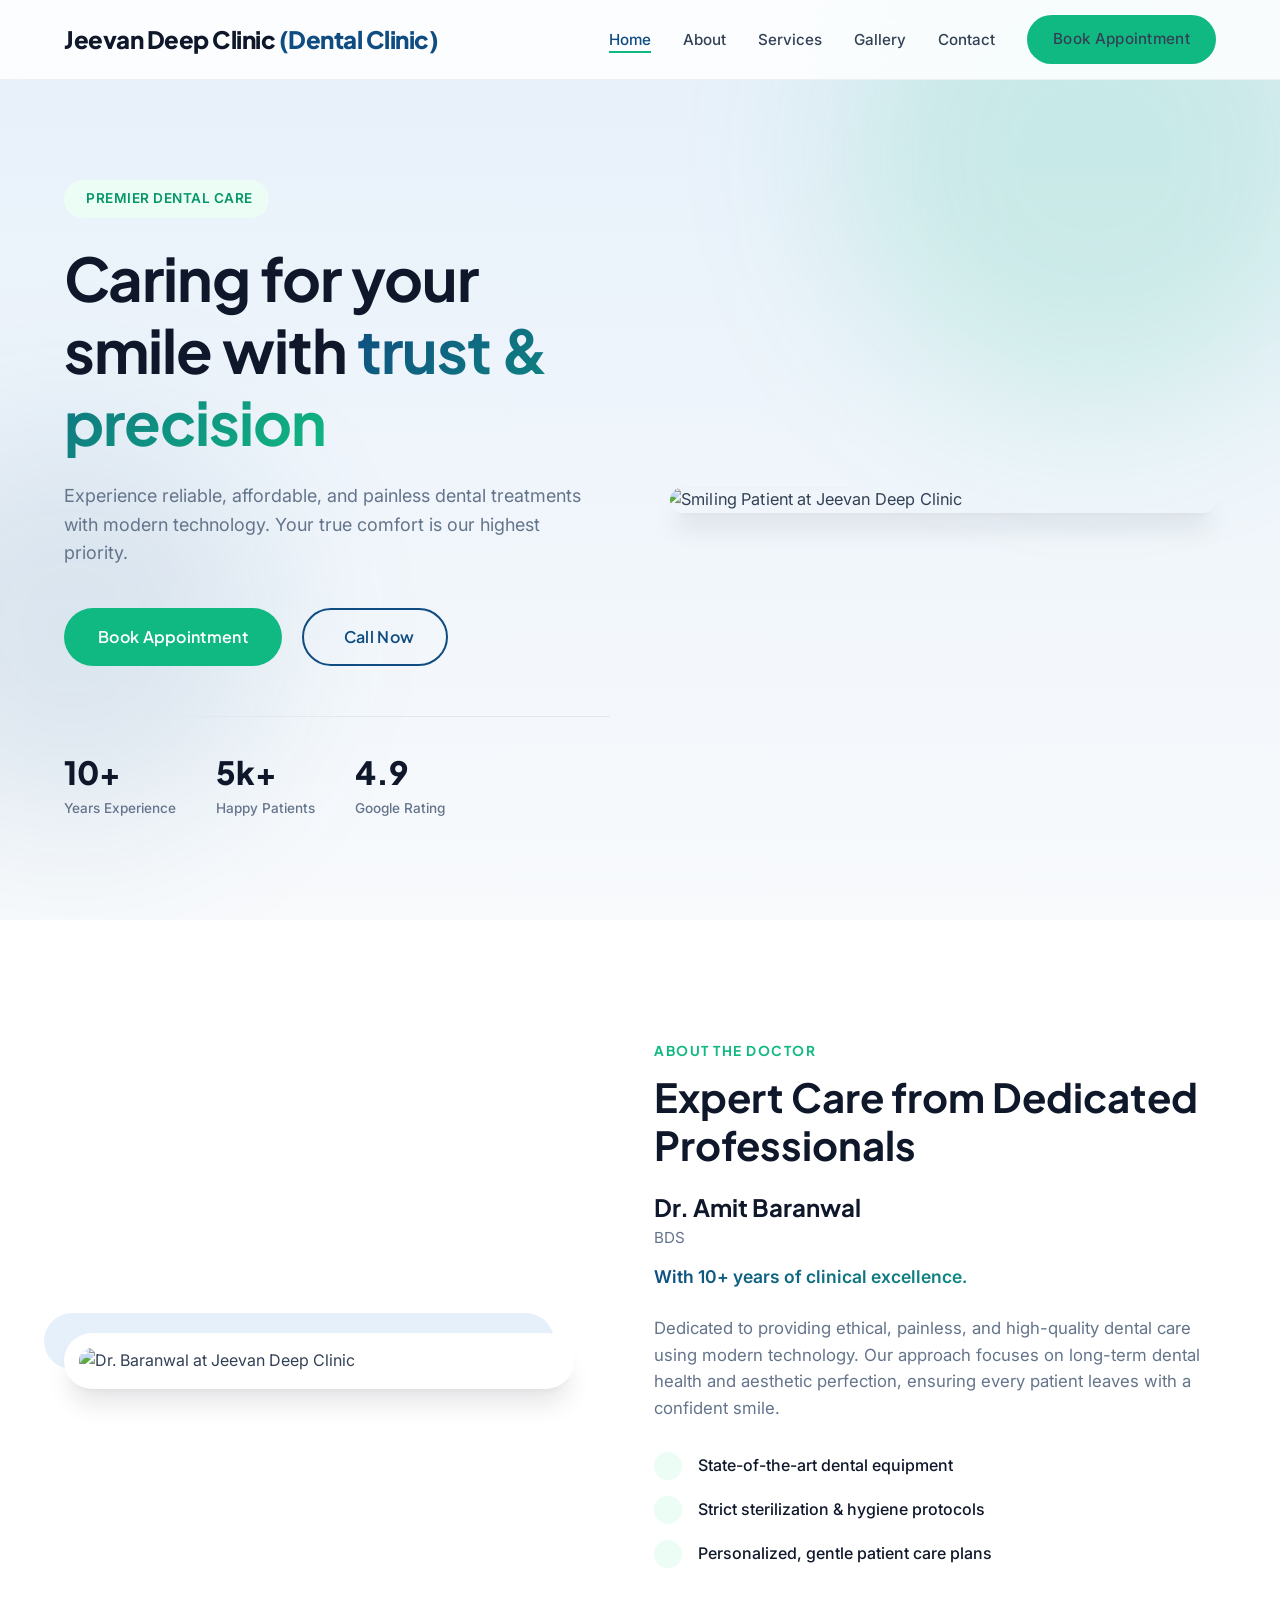
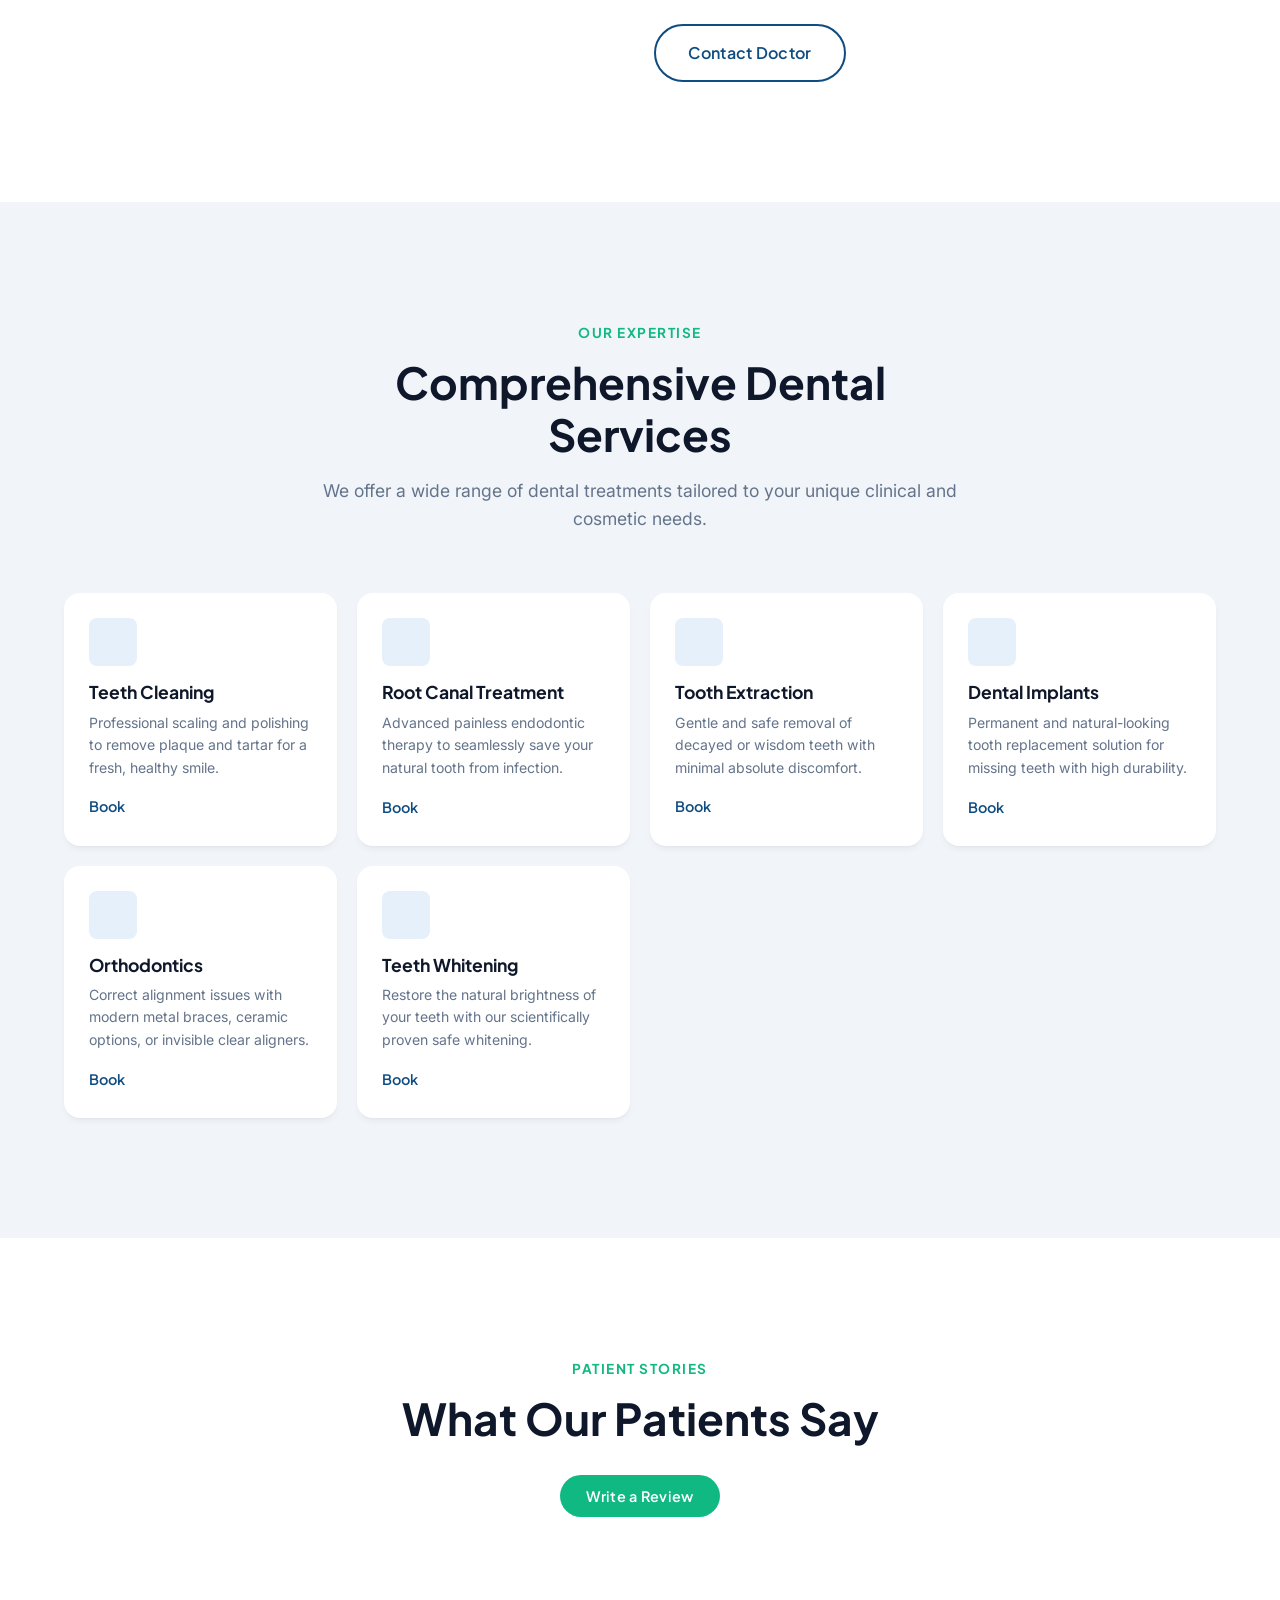
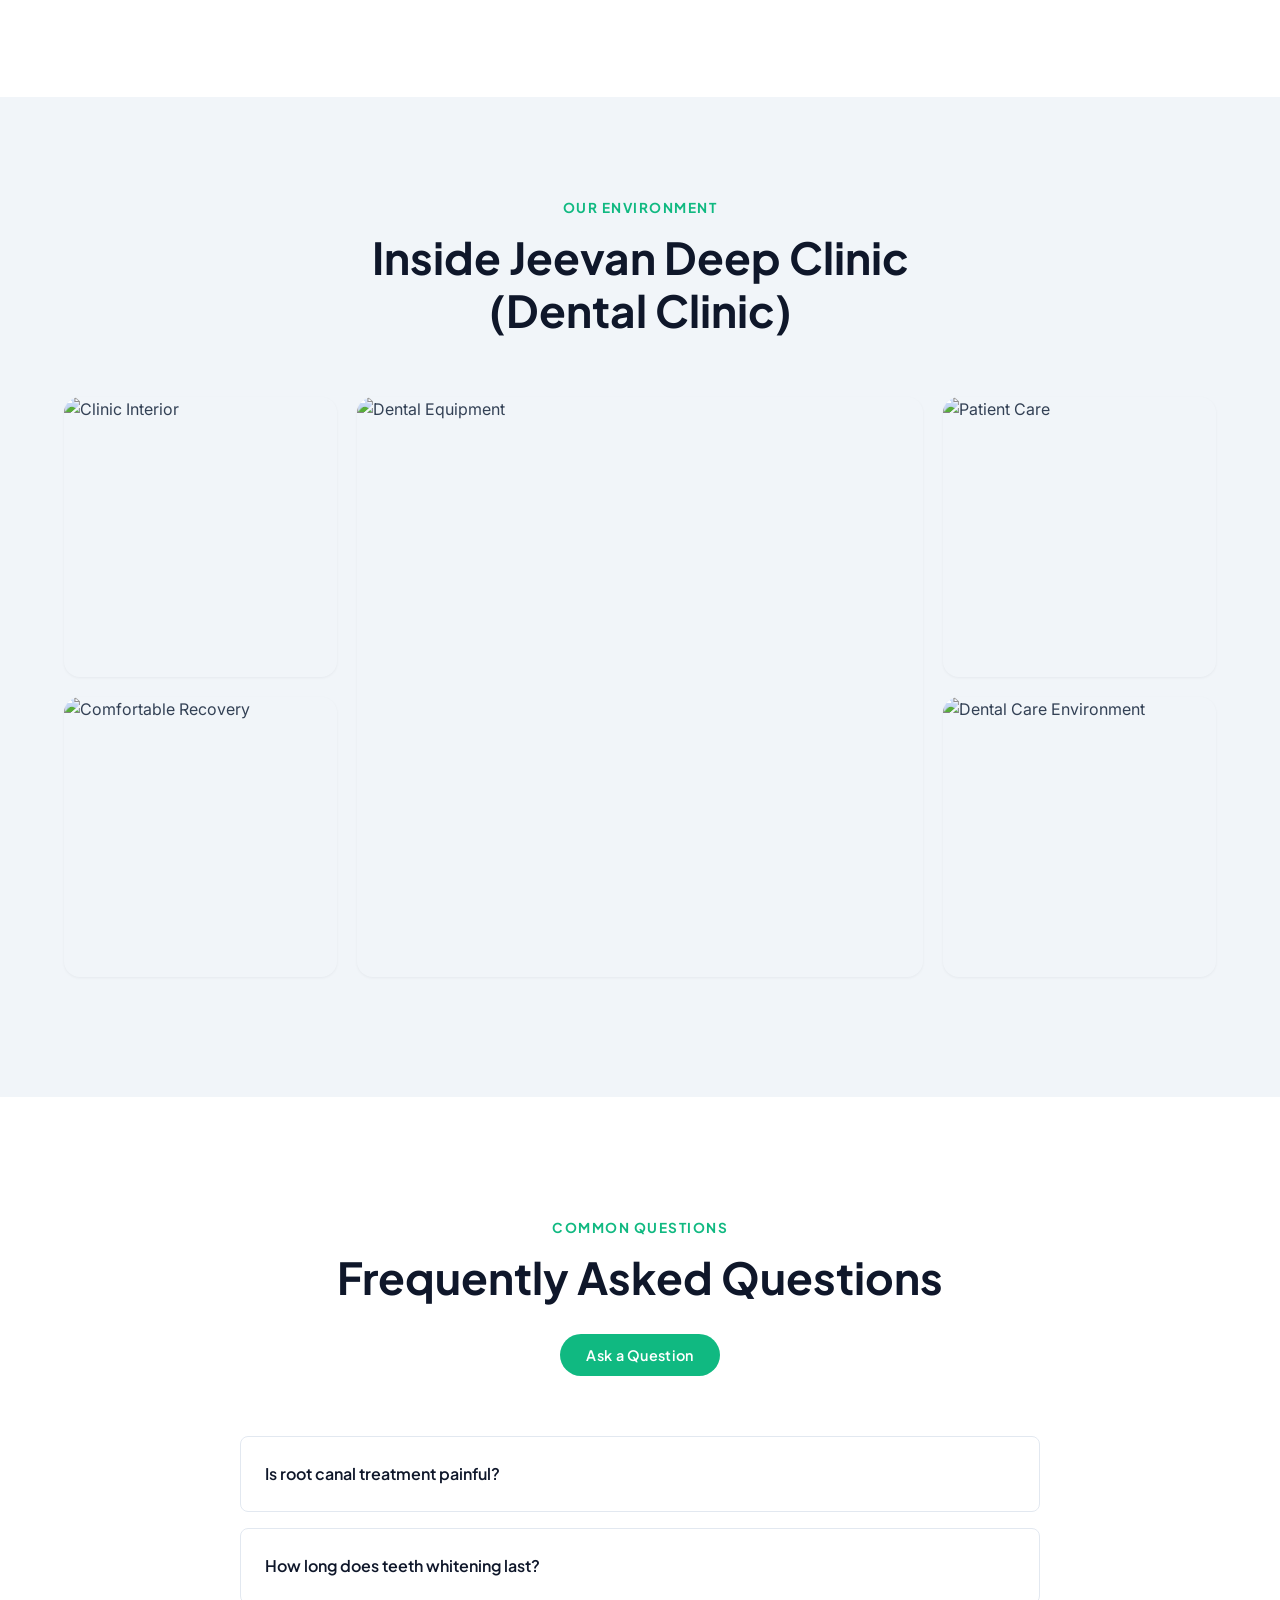
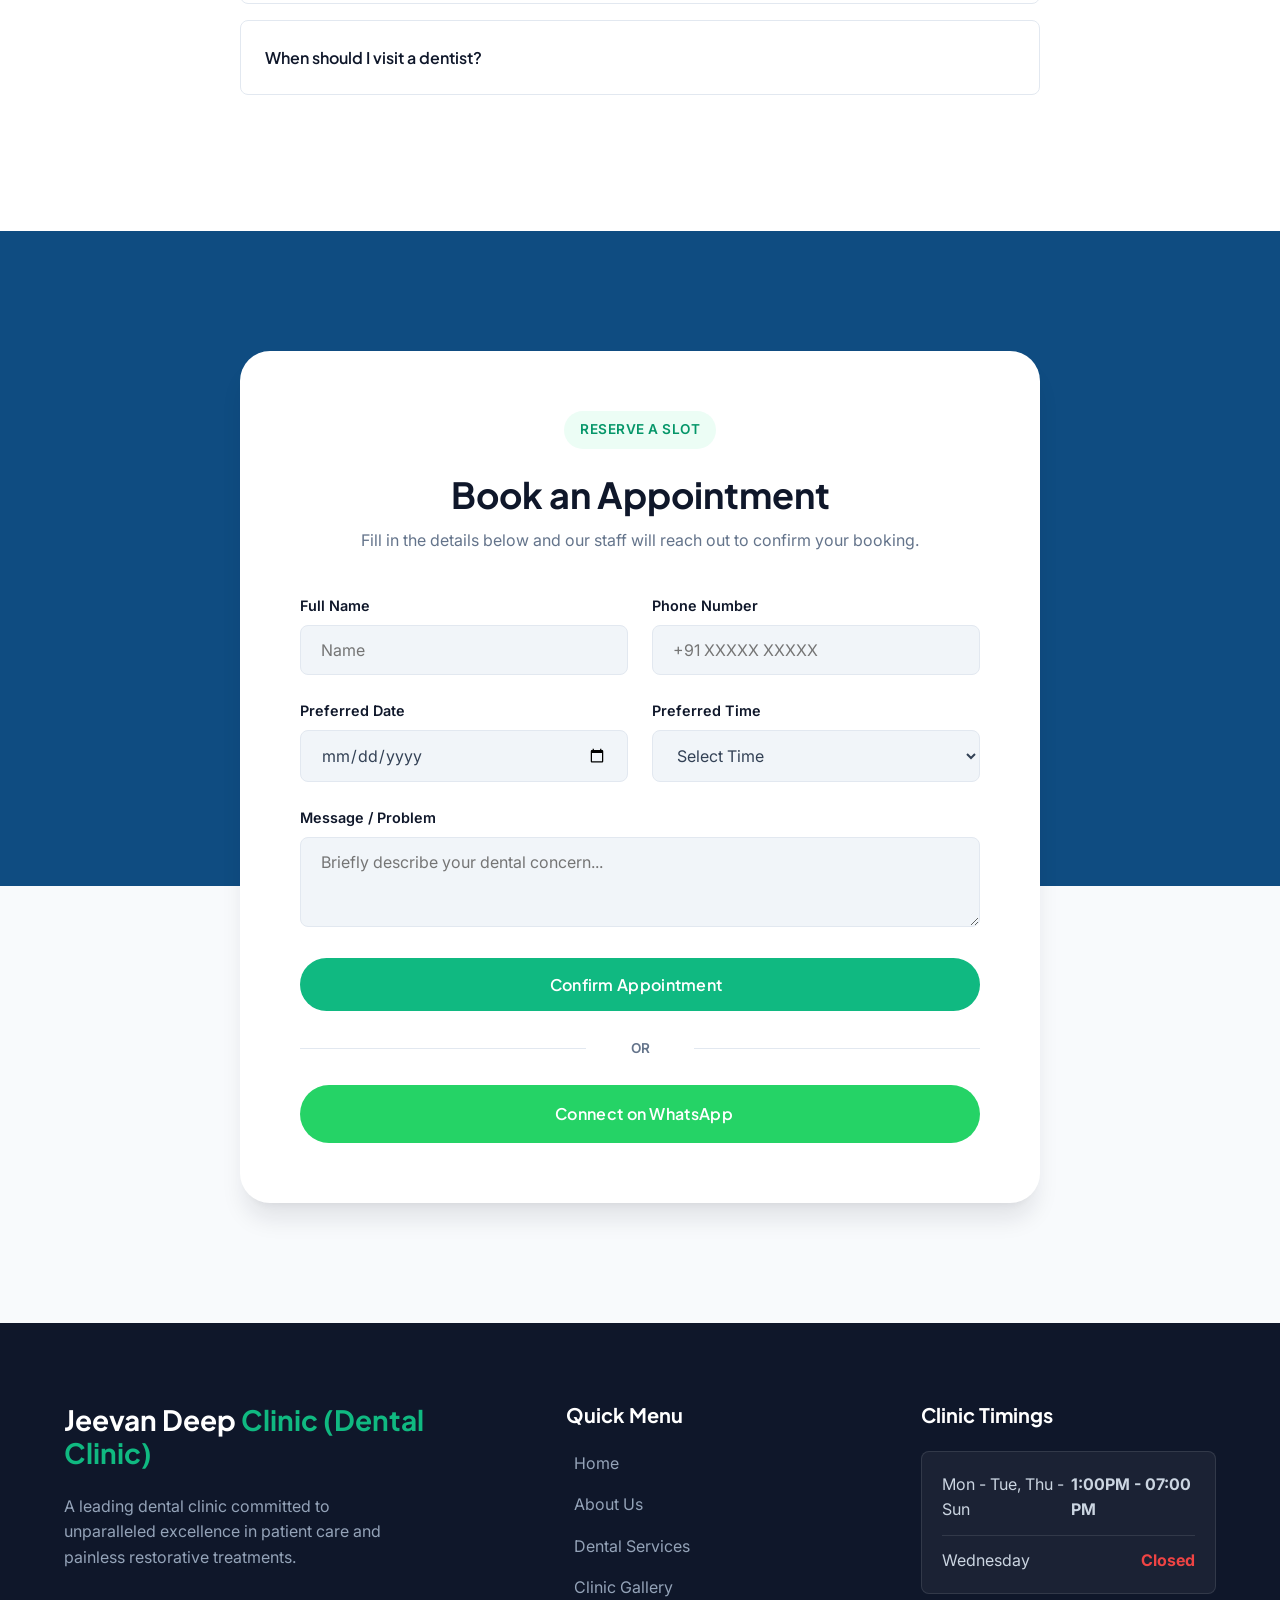
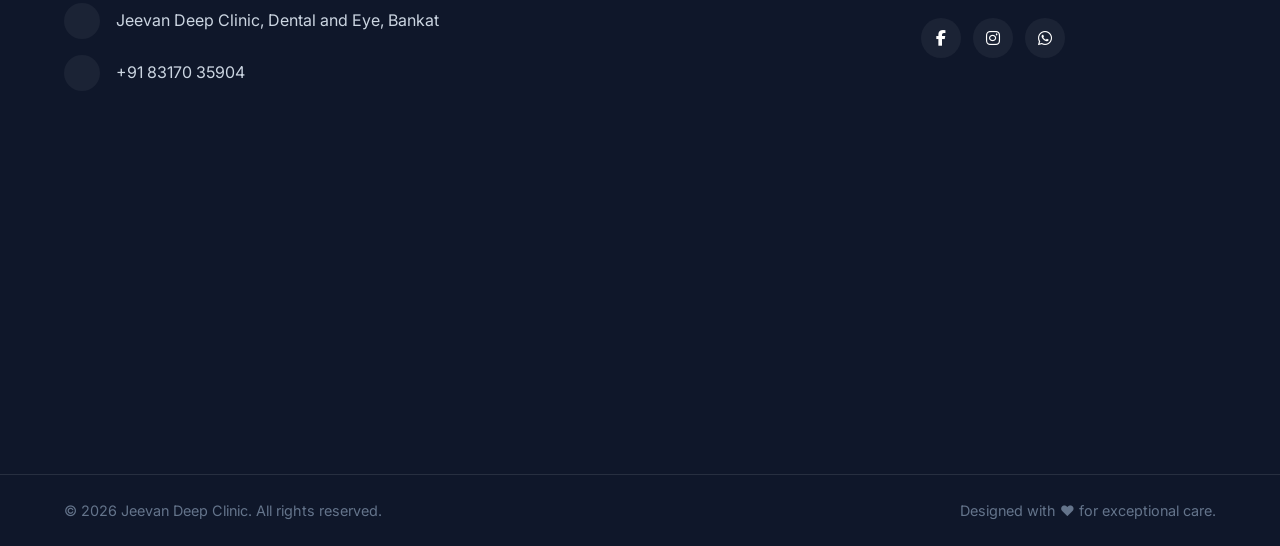
==== commit 283ad174: "Complete upgrade of Jeevan Deep Clinic: Added QA System, responsive UI, MySQL integration, and optim" ====
--- a/src/main/resources/static/index.html
+++ b/src/main/resources/static/index.html
@@ -4,7 +4,7 @@
 <head>
     <meta charset="UTF-8">
     <meta name="viewport" content="width=device-width, initial-scale=1.0">
-    <title>Jeevan Deep Clinic | Caring for Your Smile with Trust & Precision</title>
+    <title>Jeevan Deep Clinic (Dental Clinic)| Caring for Your Smile with Trust & Precision</title>
     <meta name="description"
         content="Jeevan Deep Clinic - Reliable, affordable, and painless dental treatment in a hygienic environment. Book your appointment today for a healthy smile.">
 
@@ -18,6 +18,9 @@
     <!-- Lucide Icons -->
     <script src="https://unpkg.com/lucide@latest"></script>
 
+    <!-- Font Awesome for Social Icons -->
+    <link rel="stylesheet" href="https://cdnjs.cloudflare.com/ajax/libs/font-awesome/6.5.0/css/all.min.css">
+
     <!-- AOS Animation CSS -->
     <link href="https://unpkg.com/aos@2.3.1/dist/aos.css" rel="stylesheet">
 
@@ -40,7 +43,7 @@
     <nav class="navbar transition-all" id="navbar">
         <div class="container nav-container">
             <div class="logo">
-                <span class="logo-text">Jeevan Deep <span class="highlight">Clinic</span></span>
+                <span class="logo-text">Jeevan Deep Clinic <span class="highlight">(Dental Clinic)</span></span>
             </div>
             <ul class="nav-links">
                 <li><a href="#home" class="active">Home</a></li>
@@ -200,47 +203,46 @@
     <!-- Testimonials Section -->
     <section id="testimonials" class="testimonials">
         <div class="container">
-            <div class="section-header" data-aos="fade-up">
+            <div class="section-header" style="position: relative;" data-aos="fade-up">
                 <span class="section-tag">Patient Stories</span>
                 <h2>What Our Patients Say</h2>
-            </div>
-            <div class="testimonials-slider">
-                <div class="testimonial-card" data-aos="fade-right" data-aos-delay="100">
-                    <div class="quote-icon"><i data-lucide="quote"></i></div>
-                    <div class="stars">★★★★★</div>
-                    <p>"Very smooth and painless treatment. Dr. Baranwal was very patient in explaining the procedure.
-                        Highly recommended for any dental issues!"</p>
-                    <div class="patient-profile">
-                        <div class="patient-avatar">R</div>
-                        <div class="patient-info">
-                            <strong>Rahul Verma</strong>
-                        </div>
-                    </div>
-                </div>
-                <div class="testimonial-card" data-aos="fade-up" data-aos-delay="200">
-                    <div class="quote-icon"><i data-lucide="quote"></i></div>
-                    <div class="stars">★★★★★</div>
-                    <p>"I was terrified of root canals, but the experience here was completely different. No pain at all
-                        and the clinic is exceptionally clean."</p>
-                    <div class="patient-profile">
-                        <div class="patient-avatar">P</div>
-                        <div class="patient-info">
-                            <strong>Priyanka Das</strong>
-                        </div>
-                    </div>
-                </div>
-                <div class="testimonial-card" data-aos="fade-left" data-aos-delay="300">
-                    <div class="quote-icon"><i data-lucide="quote"></i></div>
-                    <div class="stars">★★★★★</div>
-                    <p>"The best dental clinic in the area. Modern equipment and incredibly professional staff. My
-                        braces treatment is progressing flawlessly!"</p>
-                    <div class="patient-profile">
-                        <div class="patient-avatar">A</div>
-                        <div class="patient-info">
-                            <strong>Ankit Mishra</strong>
-                        </div>
-                    </div>
-                </div>
+                <button id="open-review-modal" class="btn btn-primary btn-sm" style="margin-top: 15px;">Write a
+                    Review</button>
+            </div>
+            <div class="testimonials-slider" id="dynamic-reviews">
+                <!-- Javascript will load reviews here -->
+            </div>
+        </div>
+
+        <!-- Review Submission Modal -->
+        <div id="review-modal"
+            style="display: none; position: fixed; inset: 0; background: rgba(0,0,0,0.5); z-index: 2000; align-items: center; justify-content: center;">
+            <div
+                style="background: white; padding: 30px; border-radius: 12px; width: 90%; max-width: 500px; position: relative;">
+                <button id="close-review-modal"
+                    style="position: absolute; right: 20px; top: 20px; background: none; border: none; font-size: 24px; cursor: pointer;">&times;</button>
+                <h3 style="margin-bottom: 20px;">Write a Review</h3>
+                <form id="review-form">
+                    <div class="form-group">
+                        <label>Your Name</label>
+                        <input type="text" id="review-name" required placeholder="Name">
+                    </div>
+                    <div class="form-group">
+                        <label>Rating</label>
+                        <select id="review-rating" required>
+                            <option value="5">★★★★★ (5/5)</option>
+                            <option value="4">★★★★☆ (4/5)</option>
+                            <option value="3">★★★☆☆ (3/5)</option>
+                            <option value="2">★★☆☆☆ (2/5)</option>
+                            <option value="1">★☆☆☆☆ (1/5)</option>
+                        </select>
+                    </div>
+                    <div class="form-group">
+                        <label>Your Experience</label>
+                        <textarea id="review-comment" required rows="4" placeholder="Tell us how we did..."></textarea>
+                    </div>
+                    <button type="submit" class="btn btn-primary btn-block">Submit Review</button>
+                </form>
             </div>
         </div>
     </section>
@@ -250,7 +252,7 @@
         <div class="container">
             <div class="section-header" data-aos="fade-up">
                 <span class="section-tag">Our Environment</span>
-                <h2>Inside Jeevan Deep Clinic</h2>
+                <h2>Inside Jeevan Deep Clinic (Dental Clinic)</h2>
             </div>
             <div class="gallery-grid">
                 <div class="gallery-item" data-aos="fade-up" data-aos-delay="100">
@@ -259,19 +261,20 @@
                     <div class="gallery-overlay"><span>Modern Operatory</span></div>
                 </div>
                 <div class="gallery-item large" data-aos="fade-up" data-aos-delay="200">
-                    <img src="https://images.unsplash.com/photo-1527613426441-4da17471b66d?q=80&w=800&auto=format&fit=crop"
-                        alt="Dental Equipment">
-                    <div class="gallery-overlay"><span>Advanced Technology</span></div>
+                    <img src="/images/image2.jpeg" alt="Dental Equipment">
+                    <div class="gallery-overlay"><span>Doctor Operating</span></div>
                 </div>
                 <div class="gallery-item" data-aos="fade-up" data-aos-delay="300">
-                    <img src="https://images.unsplash.com/photo-1629909613654-28e377c37b09?ixlib=rb-4.0.3&auto=format&fit=crop&w=800&q=80"
-                        alt="Patient Care">
-                    <div class="gallery-overlay"><span>Hygiene Standards</span></div>
+                    <img src="/images/image1.jpeg" alt="Patient Care">
+                    <div class="gallery-overlay"><span>Tooth Reports</span></div>
                 </div>
                 <div class="gallery-item" data-aos="fade-up" data-aos-delay="400">
-                    <img src="https://images.unsplash.com/photo-1588776814546-1ffcf47267a5?ixlib=rb-4.0.3&auto=format&fit=crop&w=800&q=80"
-                        alt="Hygiene Standards">
-                    <div class="gallery-overlay"><span>Comfortable Recovery</span></div>
+                    <img src="/images/image3.jpeg" alt="Comfortable Recovery">
+                    <div class="gallery-overlay"><span>Doctor Cabin</span></div>
+                </div>
+                <div class="gallery-item" data-aos="fade-up" data-aos-delay="500">
+                    <img src="/images/image4.jpeg" alt="Dental Care Environment">
+                    <div class="gallery-overlay"><span>Doctor With Compunder</span></div>
                 </div>
             </div>
         </div>
@@ -280,10 +283,14 @@
     <!-- FAQ Section -->
     <section id="faq" class="faq">
         <div class="container">
-            <div class="section-header" data-aos="fade-up">
+            <div class="section-header" style="position: relative;" data-aos="fade-up">
                 <span class="section-tag">Common Questions</span>
                 <h2>Frequently Asked Questions</h2>
-            </div>
+                <button id="open-question-modal" class="btn btn-primary btn-sm" style="margin-top: 15px;">Ask a
+                    Question</button>
+            </div>
+
+            <!-- Static default FAQs always visible -->
             <div class="faq-container" data-aos="fade-up" data-aos-delay="150">
                 <div class="faq-item">
                     <div class="faq-question">
@@ -316,8 +323,40 @@
                     </div>
                 </div>
             </div>
-        </div>
-    </section>
+
+            <!-- Dynamic Q&As answered by the doctor -->
+            <div id="dynamic-qa" class="faq-container" style="margin-top: 10px;" data-aos="fade-up"
+                data-aos-delay="200">
+                <!-- Loaded by JS -->
+            </div>
+        </div>
+
+        <!-- Ask a Question Modal -->
+        <div id="question-modal"
+            style="display:none; position:fixed; inset:0; background:rgba(0,0,0,0.5); z-index:2000; align-items:center; justify-content:center;">
+            <div
+                style="background:white; padding:30px; border-radius:12px; width:90%; max-width:500px; position:relative;">
+                <button id="close-question-modal"
+                    style="position:absolute; right:20px; top:20px; background:none; border:none; font-size:24px; cursor:pointer;">&times;</button>
+                <h3 style="margin-bottom:20px;">Ask the Doctor</h3>
+                <p style="color:#64748b; font-size:0.9rem; margin-bottom:20px;">Submit your dental question and the
+                    doctor will answer it. Approved answers may appear publicly on this page.</p>
+                <form id="question-form">
+                    <div class="form-group">
+                        <label>Your Name</label>
+                        <input type="text" id="q-name" required placeholder="Your Name">
+                    </div>
+                    <div class="form-group">
+                        <label>Your Question</label>
+                        <textarea id="q-text" required rows="4"
+                            placeholder="e.g. How do I manage tooth sensitivity?"></textarea>
+                    </div>
+                    <button type="submit" class="btn btn-primary btn-block">Submit Question</button>
+                </form>
+            </div>
+        </div>
+    </section>
+
 
     <!-- Appointment Section -->
     <section id="appointment" class="appointment">
@@ -342,7 +381,7 @@
                             <label for="phone">Phone Number</label>
                             <div class="input-wrapper">
                                 <i data-lucide="phone"></i>
-                                <input type="tel" id="phone" placeholder="+91 00000 00000" required>
+                                <input type="tel" id="phone" placeholder="+91 XXXXX XXXXX" required>
                             </div>
                         </div>
                     </div>
@@ -360,10 +399,11 @@
                                 <i data-lucide="clock"></i>
                                 <select id="time" required>
                                     <option value="" disabled selected>Select Time</option>
-                                    <option>10:00 AM - 12:00 PM</option>
-                                    <option>12:00 PM - 02:00 PM</option>
-                                    <option>04:00 PM - 06:00 PM</option>
-                                    <option>06:00 PM - 08:00 PM</option>
+                                    <option>2:00 PM - 3:00 PM</option>
+                                    <option>3:00 PM - 4:00 PM</option>
+                                    <option>4:00 PM - 5:00 PM</option>
+                                    <option>5:00 PM - 6:00 PM</option>
+                                    <option>6:00 PM - 7:00 PM</option>
                                 </select>
                             </div>
                         </div>
@@ -389,7 +429,7 @@
     <footer id="contact" class="footer">
         <div class="container footer-grid">
             <div class="footer-info">
-                <h3>Jeevan Deep <span style="color: var(--secondary)">Clinic</span></h3>
+                <h3>Jeevan Deep <span style="color: var(--secondary)">Clinic (Dental Clinic)</span></h3>
                 <p>A leading dental clinic committed to unparalleled excellence in patient care and painless restorative
                     treatments.</p>
                 <div class="contact-details">
@@ -400,10 +440,6 @@
                     <div class="contact-item">
                         <div class="icon-blob"><i data-lucide="phone" width="18px"></i></div>
                         <span>+91 83170 35904</span>
-                    </div>
-                    <div class="contact-item">
-                        <div class="icon-blob"><i data-lucide="mail" width="18px"></i></div>
-                        <span>info@jeevandeepclinic.com</span>
                     </div>
                 </div>
             </div>
@@ -420,18 +456,21 @@
                 <h4>Clinic Timings</h4>
                 <div class="hours-card">
                     <div class="hour-row">
-                        <span>Mon - Sat</span>
-                        <strong>10:00 AM - 07:00 PM</strong>
+                        <span>Mon - Tue, Thu - Sun</span>
+                        <strong>1:00PM - 07:00 PM</strong>
                     </div>
                     <div class="hour-row highlight">
-                        <span>Sunday</span>
+                        <span>Wednesday</span>
                         <strong>Closed</strong>
                     </div>
                 </div>
                 <div class="social-links mt-4">
-                    <a href="#" class="social-btn"><i data-lucide="facebook" width="18"></i></a>
-                    <a href="#" class="social-btn"><i data-lucide="instagram" width="18"></i></a>
-                    <a href="#" class="social-btn"><i data-lucide="twitter" width="18"></i></a>
+                    <a href="https://www.facebook.com" target="_blank" class="social-btn" title="Facebook"><i
+                            class="fa-brands fa-facebook-f"></i></a>
+                    <a href="https://www.instagram.com" target="_blank" class="social-btn" title="Instagram"><i
+                            class="fa-brands fa-instagram"></i></a>
+                    <a href="https://wa.me/918317035904" target="_blank" class="social-btn" title="WhatsApp"><i
+                            class="fa-brands fa-whatsapp"></i></a>
                 </div>
             </div>
         </div>
--- a/src/main/resources/static/style.css
+++ b/src/main/resources/static/style.css
@@ -533,13 +533,13 @@
 
 .services-grid {
     display: grid;
-    grid-template-columns: repeat(auto-fit, minmax(320px, 1fr));
-    gap: 30px;
+    grid-template-columns: repeat(auto-fit, minmax(260px, 1fr));
+    gap: 20px;
 }
 
 .service-card {
     background: var(--white);
-    padding: 40px;
+    padding: 24px;
     border-radius: var(--radius-md);
     box-shadow: var(--shadow-md);
     transition: var(--transition);
@@ -570,15 +570,15 @@
 }
 
 .service-icon {
-    width: 60px;
-    height: 60px;
+    width: 48px;
+    height: 48px;
     background-color: var(--primary-light);
     color: var(--primary);
     border-radius: var(--radius-sm);
     display: flex;
     align-items: center;
     justify-content: center;
-    margin-bottom: 24px;
+    margin-bottom: 16px;
     transition: var(--transition);
 }
 
@@ -588,14 +588,14 @@
 }
 
 .service-card h3 {
-    font-size: 1.25rem;
-    margin-bottom: 12px;
+    font-size: 1.1rem;
+    margin-bottom: 8px;
 }
 
 .service-card p {
     color: var(--text-muted);
-    font-size: 0.95rem;
-    margin-bottom: 24px;
+    font-size: 0.88rem;
+    margin-bottom: 16px;
 }
 
 .service-link {
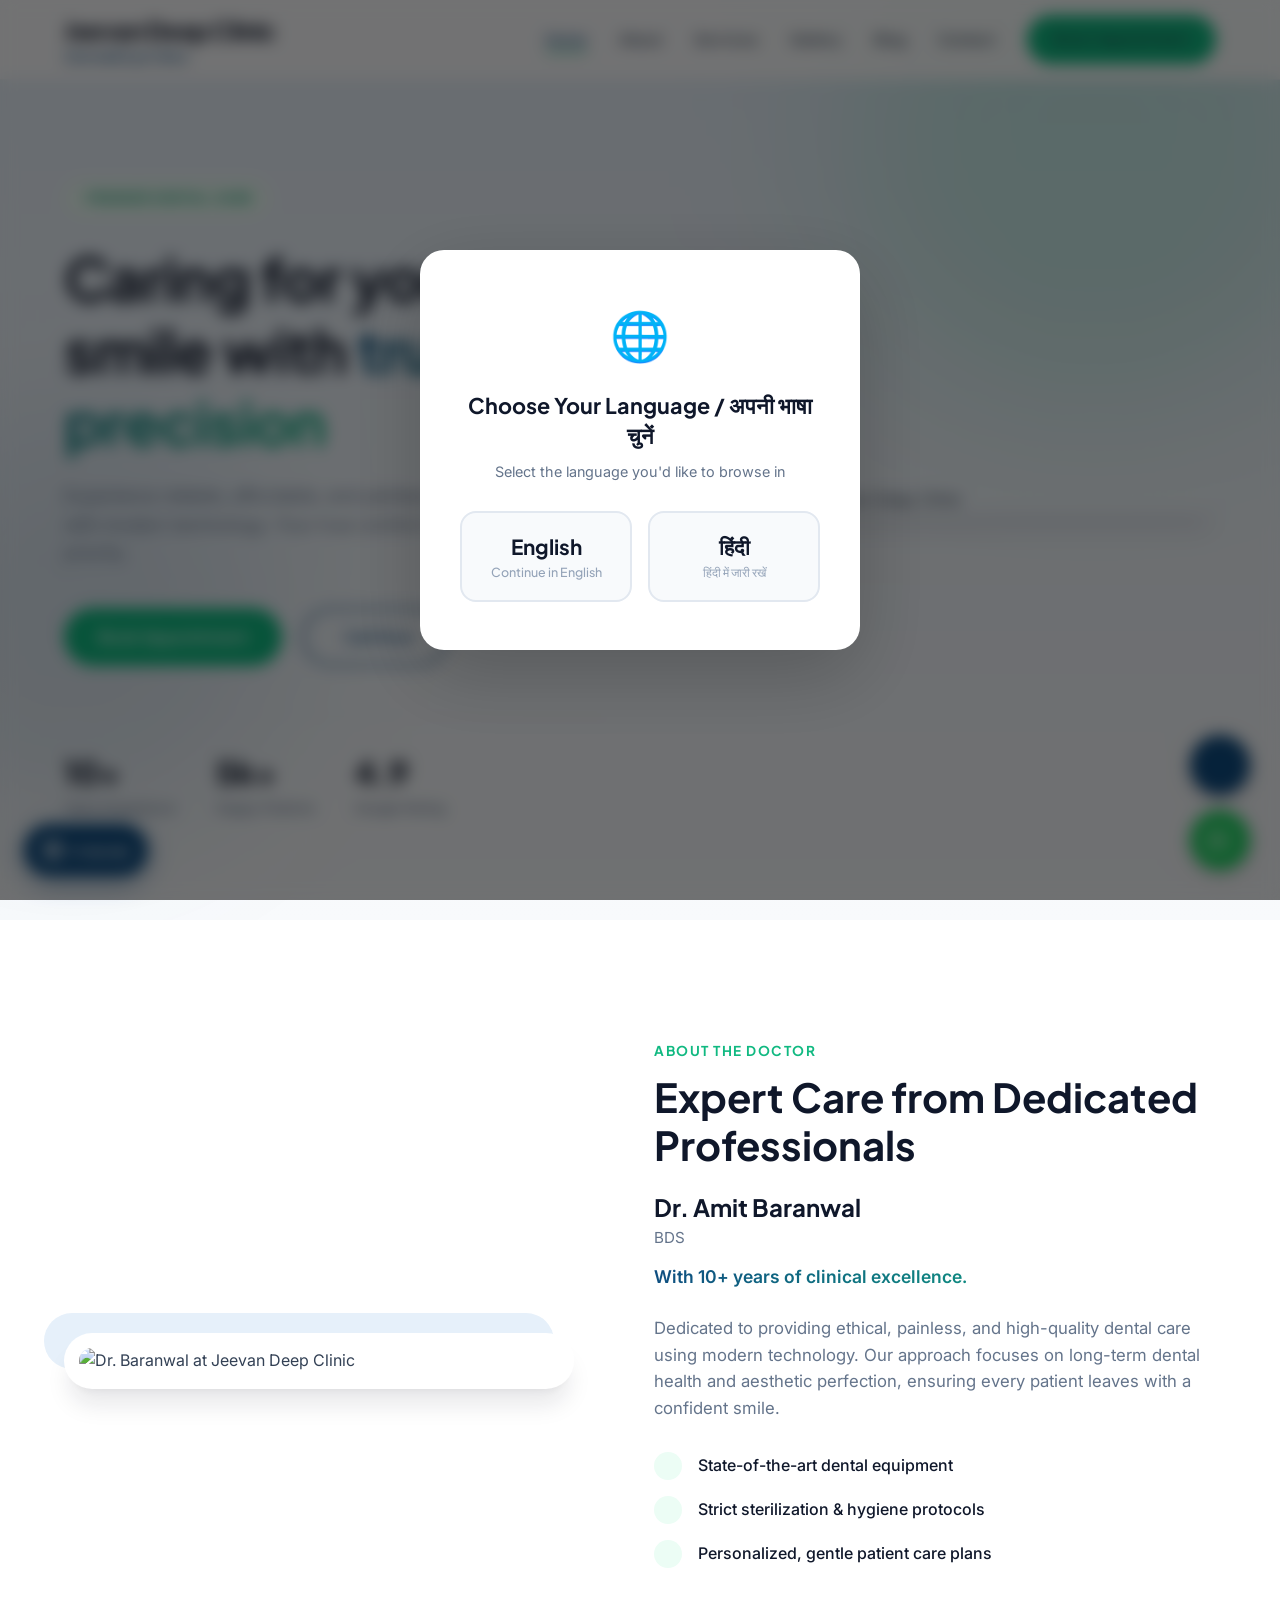
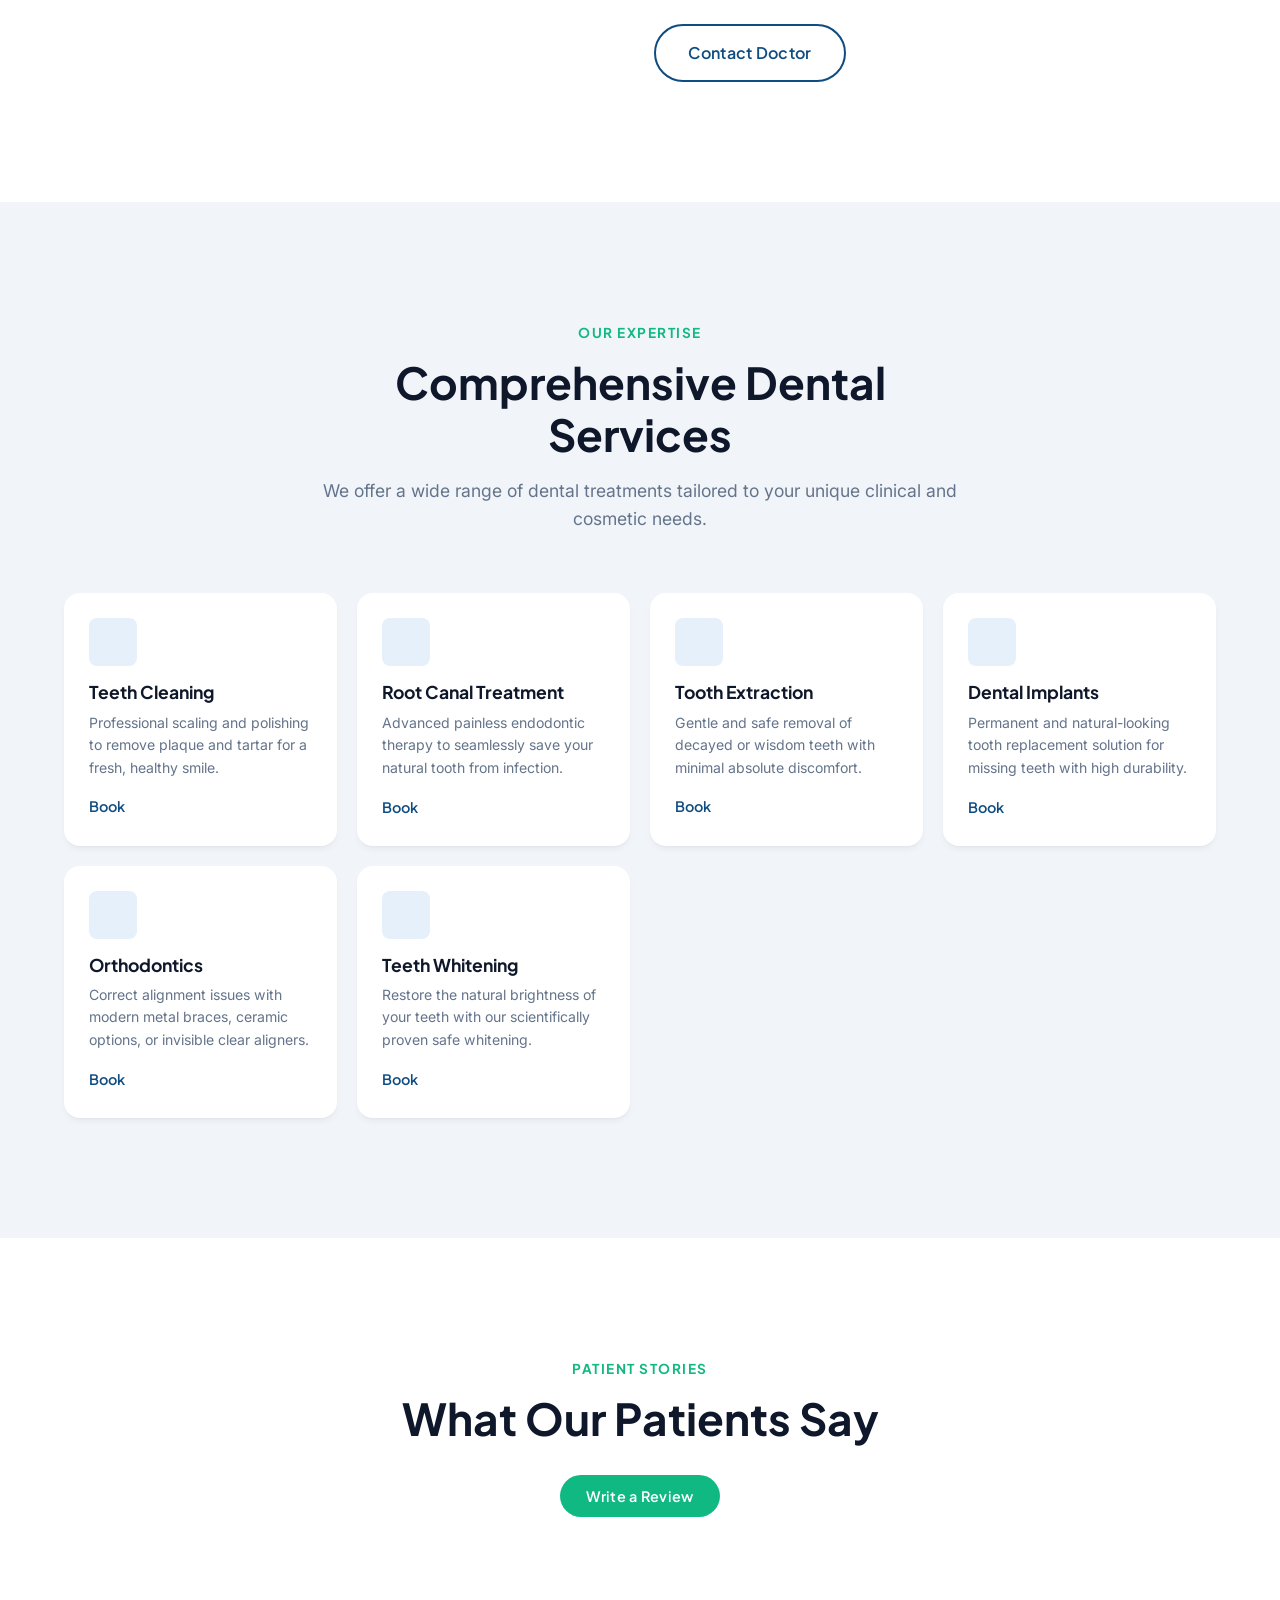
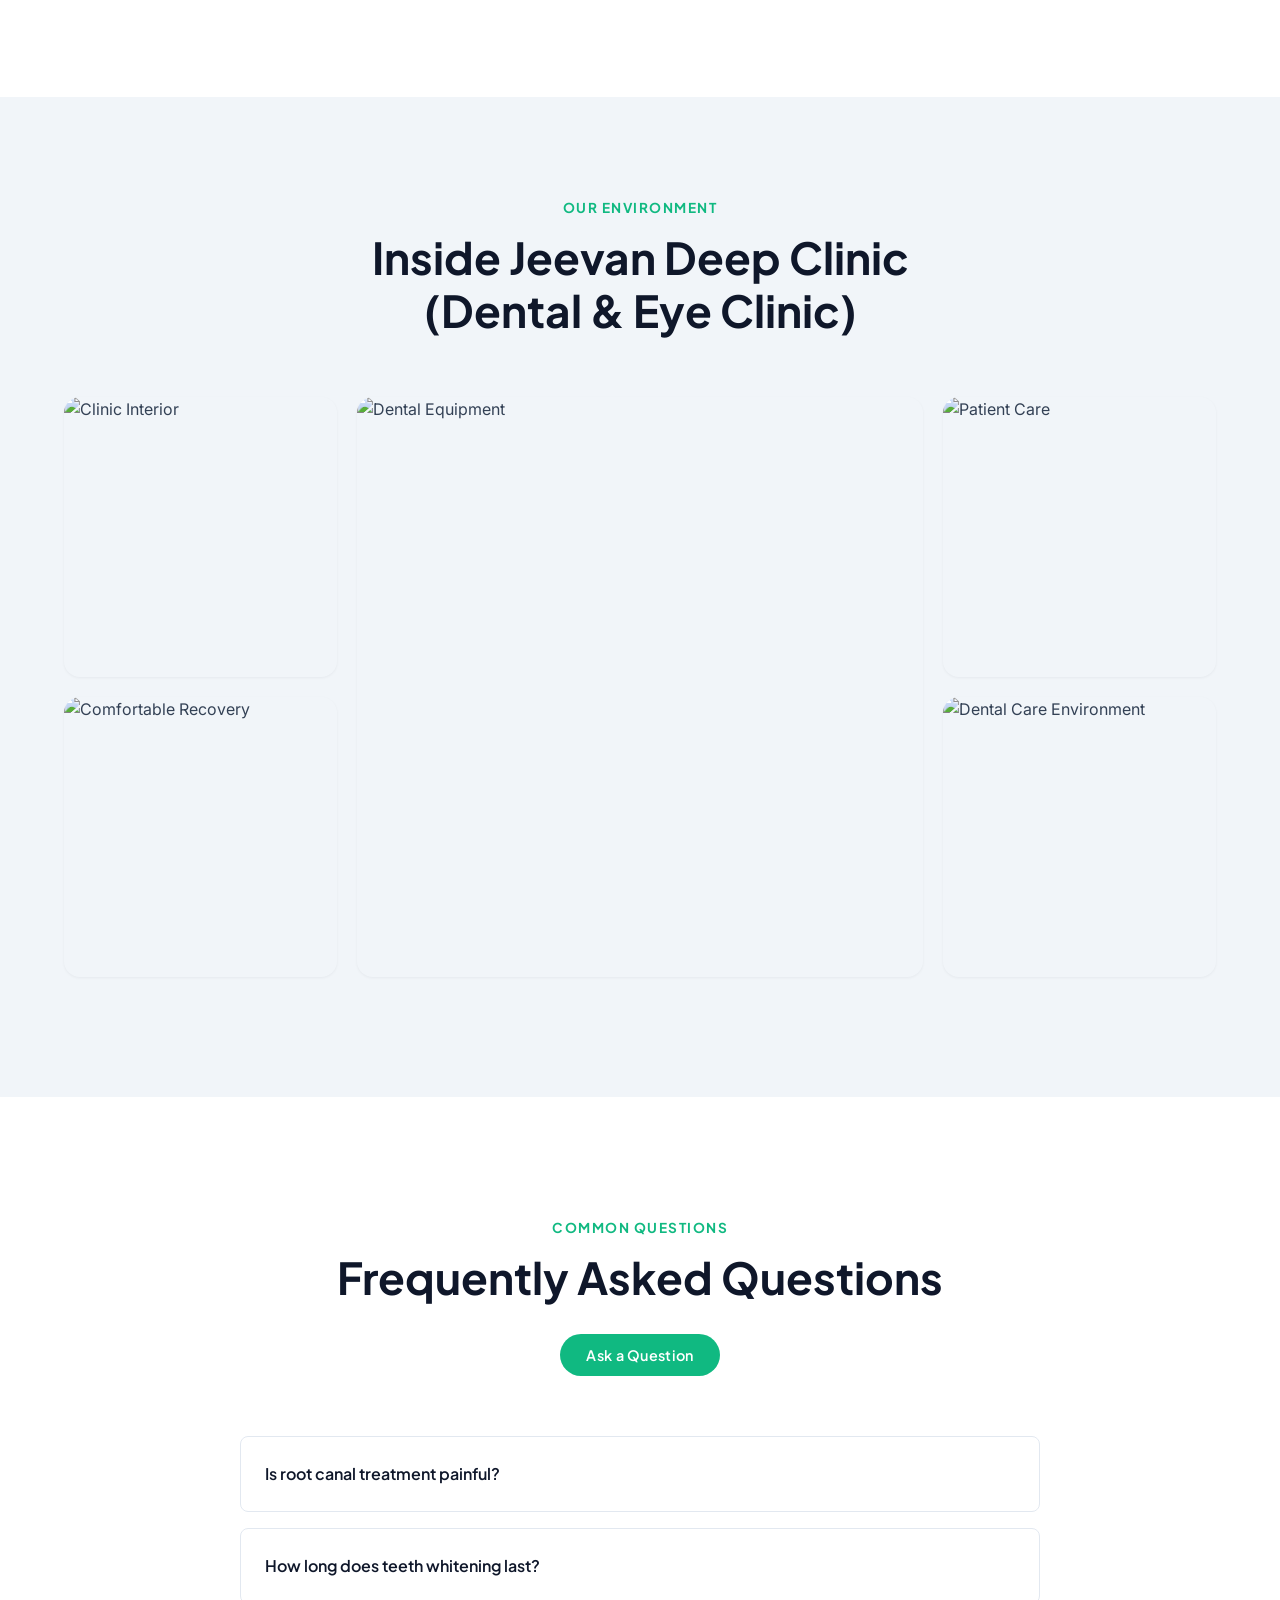
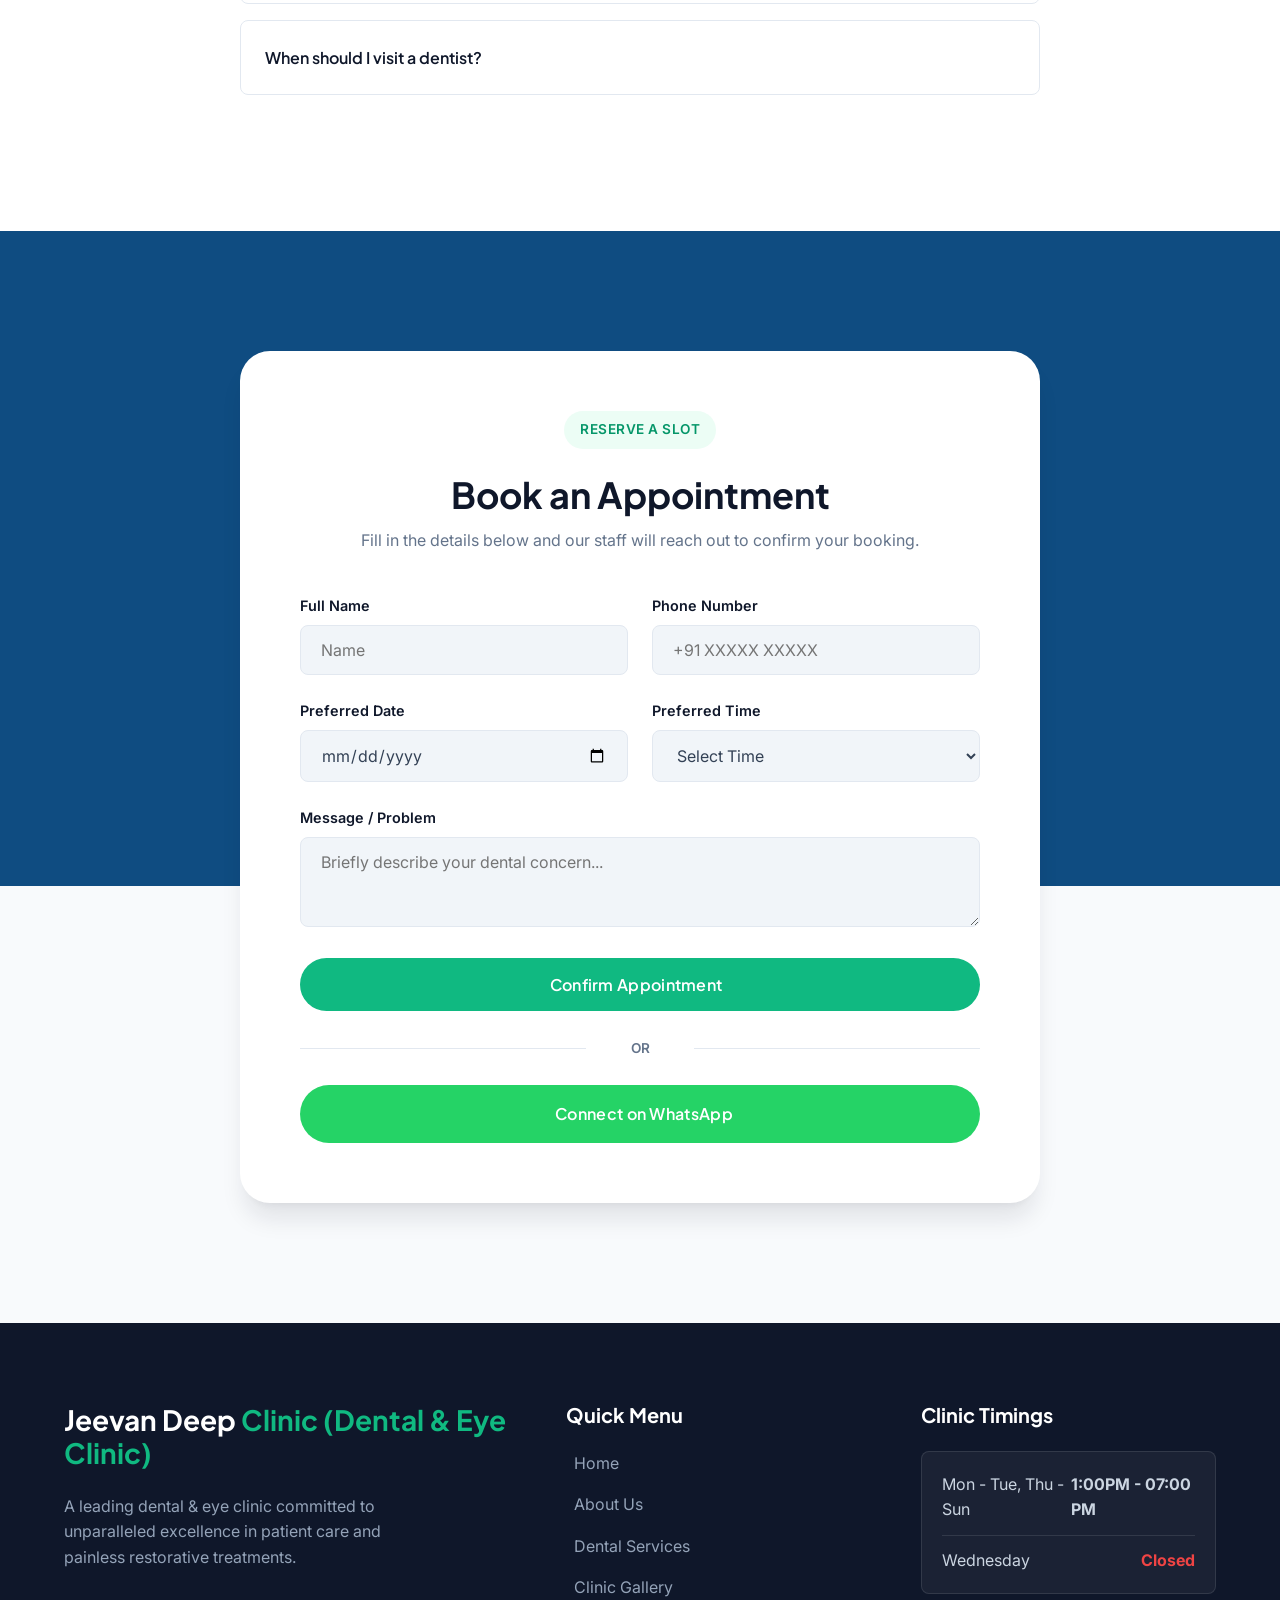
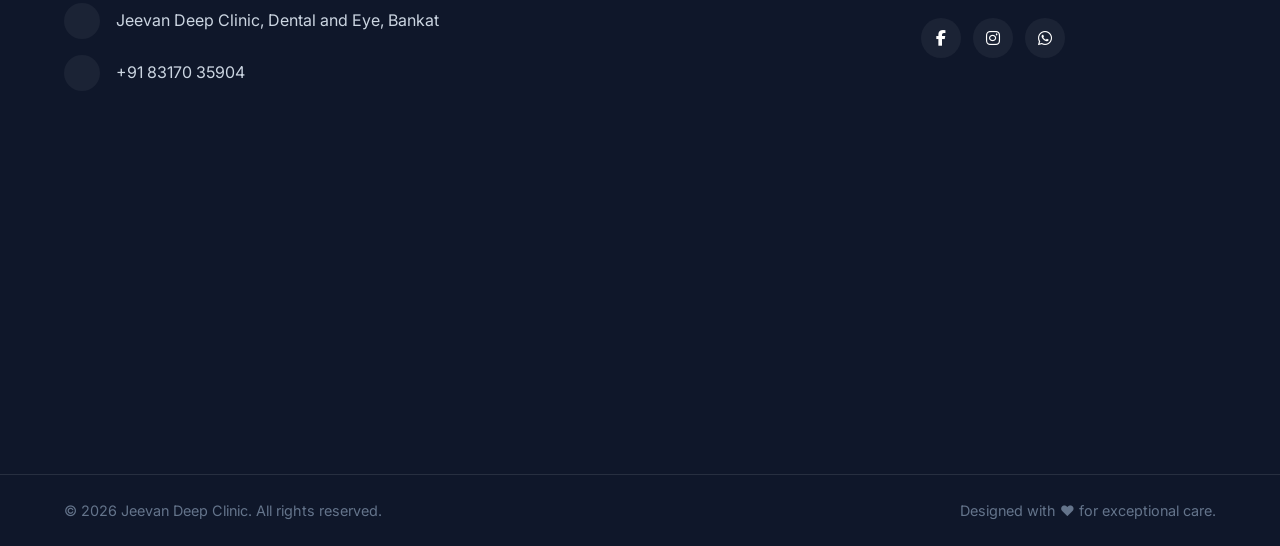
==== commit f32e5f8e: "feat: bilingual support, blog gallery upload, deployment optimizations - Add reliable Google Transla" ====
--- a/src/main/resources/static/index.html
+++ b/src/main/resources/static/index.html
@@ -4,9 +4,9 @@
 <head>
     <meta charset="UTF-8">
     <meta name="viewport" content="width=device-width, initial-scale=1.0">
-    <title>Jeevan Deep Clinic (Dental Clinic)| Caring for Your Smile with Trust & Precision</title>
+    <title>Jeevan Deep Clinic (Dental & Eye Clinic)| Caring for Your Smile with Trust & Precision</title>
     <meta name="description"
-        content="Jeevan Deep Clinic - Reliable, affordable, and painless dental treatment in a hygienic environment. Book your appointment today for a healthy smile.">
+        content="Jeevan Deep Clinic - Reliable, affordable, and painless dental & eye treatment in a hygienic environment. Book your appointment today for a healthy smile.">
 
     <!-- Google Fonts -->
     <link rel="preconnect" href="https://fonts.googleapis.com">
@@ -43,13 +43,16 @@
     <nav class="navbar transition-all" id="navbar">
         <div class="container nav-container">
             <div class="logo">
-                <span class="logo-text">Jeevan Deep Clinic <span class="highlight">(Dental Clinic)</span></span>
+                <span class="logo-text">Jeevan Deep Clinic<br>
+                    <span class="highlight" style="font-size: 0.6em; font-weight: 500; display: block; margin-top: -5px;">(Dental & Eye Clinic)</span>
+                </span>
             </div>
             <ul class="nav-links">
                 <li><a href="#home" class="active">Home</a></li>
                 <li><a href="#about">About</a></li>
                 <li><a href="#services">Services</a></li>
                 <li><a href="#gallery">Gallery</a></li>
+                <li><a href="blog.html">Blog</a></li>
                 <li><a href="#contact">Contact</a></li>
                 <li><a href="#appointment" class="btn btn-primary btn-sm">Book Appointment</a></li>
             </ul>
@@ -58,6 +61,134 @@
             </div>
         </div>
     </nav>
+
+    <!-- Google Translate Container — needs real space to render, hidden above viewport -->
+    <div id="google_translate_element" style="position:fixed; top:-200px; left:0; width:300px; height:80px; opacity:0.01; z-index:-1;"></div>
+
+    <!-- Language Welcome Popup -->
+    <div class="lang-popup-overlay" id="lang-popup-overlay">
+        <div class="lang-popup">
+            <div class="lang-popup-icon">🌐</div>
+            <h3 class="lang-popup-title">Choose Your Language / अपनी भाषा चुनें</h3>
+            <p class="lang-popup-subtitle">Select the language you'd like to browse in</p>
+            <div class="lang-popup-buttons">
+                <button class="lang-popup-btn" onclick="selectLanguage('en')">
+                    <span class="lang-popup-btn-label">English</span>
+                    <span class="lang-popup-btn-sub">Continue in English</span>
+                </button>
+                <button class="lang-popup-btn" onclick="selectLanguage('hi')">
+                    <span class="lang-popup-btn-label">हिंदी</span>
+                    <span class="lang-popup-btn-sub">हिंदी में जारी रखें</span>
+                </button>
+            </div>
+        </div>
+    </div>
+
+    <!-- Floating Language Switch Button -->
+    <button class="floating-lang-btn" id="floating-lang-btn" onclick="toggleLangMenu()" title="Change Language">
+        <svg xmlns="http://www.w3.org/2000/svg" width="22" height="22" viewBox="0 0 24 24" fill="none" stroke="currentColor" stroke-width="2" stroke-linecap="round" stroke-linejoin="round"><circle cx="12" cy="12" r="10"></circle><line x1="2" y1="12" x2="22" y2="12"></line><path d="M12 2a15.3 15.3 0 0 1 4 10 15.3 15.3 0 0 1-4 10 15.3 15.3 0 0 1-4-10 15.3 15.3 0 0 1 4-10z"></path></svg>
+        <span class="floating-lang-label" id="floating-lang-label">Language</span>
+    </button>
+    <div class="floating-lang-menu" id="floating-lang-menu">
+        <button class="floating-lang-option active" id="fl-en" onclick="switchLanguage('en')">🇬🇧 English</button>
+        <button class="floating-lang-option" id="fl-hi" onclick="switchLanguage('hi')">🇮🇳 हिंदी</button>
+    </div>
+
+    <script type="text/javascript">
+        function googleTranslateElementInit() {
+            new google.translate.TranslateElement({
+                pageLanguage: 'en',
+                includedLanguages: 'en,hi',
+                autoDisplay: false
+            }, 'google_translate_element');
+        }
+
+        function whenTranslateReady(callback) {
+            var combo = document.querySelector('.goog-te-combo');
+            if (combo) { callback(combo); return; }
+            var observer = new MutationObserver(function() {
+                var combo = document.querySelector('.goog-te-combo');
+                if (combo) { observer.disconnect(); callback(combo); }
+            });
+            observer.observe(document.body, { childList: true, subtree: true });
+            setTimeout(function() { observer.disconnect(); }, 15000);
+        }
+
+        function triggerTranslation(lang) {
+            whenTranslateReady(function(combo) {
+                for (var i = 0; i < combo.options.length; i++) {
+                    if (combo.options[i].value === lang) {
+                        combo.selectedIndex = i;
+                        break;
+                    }
+                }
+                combo.value = lang;
+                combo.dispatchEvent(new Event('change', { bubbles: true }));
+                try {
+                    var evt = document.createEvent('HTMLEvents');
+                    evt.initEvent('change', true, true);
+                    combo.dispatchEvent(evt);
+                } catch(e) {}
+                if (typeof combo.onchange === 'function') { combo.onchange(); }
+                setTimeout(function() {
+                    try {
+                        var frames = document.querySelectorAll('.goog-te-menu-frame');
+                        for (var f = 0; f < frames.length; f++) {
+                            var doc = frames[f].contentDocument || frames[f].contentWindow.document;
+                            var items = doc.querySelectorAll('.goog-te-menu2-item');
+                            for (var j = 0; j < items.length; j++) {
+                                var text = items[j].textContent || '';
+                                if ((lang === 'hi' && text.indexOf('Hindi') >= 0) || (lang === 'en' && text.indexOf('English') >= 0)) {
+                                    items[j].click();
+                                    break;
+                                }
+                            }
+                        }
+                    } catch(e) {}
+                }, 100);
+                updateFloatingUI(lang);
+            });
+        }
+
+        function updateFloatingUI(lang) {
+            var label = document.getElementById('floating-lang-label');
+            if (label) label.textContent = lang === 'hi' ? '\u092D\u093E\u0937\u093E' : 'Language';
+            document.querySelectorAll('.floating-lang-option').forEach(function(b) { b.classList.remove('active'); });
+            var el = document.getElementById('fl-' + lang);
+            if (el) el.classList.add('active');
+        }
+
+        function selectLanguage(lang) {
+            localStorage.setItem('jdc_lang', lang);
+            document.getElementById('lang-popup-overlay').classList.remove('show');
+            if (lang === 'hi') { triggerTranslation('hi'); }
+        }
+
+        function switchLanguage(lang) {
+            localStorage.setItem('jdc_lang', lang);
+            document.getElementById('floating-lang-menu').classList.remove('show');
+            triggerTranslation(lang);
+        }
+
+        function toggleLangMenu() { document.getElementById('floating-lang-menu').classList.toggle('show'); }
+
+        document.addEventListener('click', function(e) {
+            var menu = document.getElementById('floating-lang-menu');
+            var btn = document.getElementById('floating-lang-btn');
+            if (menu && btn && !menu.contains(e.target) && !btn.contains(e.target)) { menu.classList.remove('show'); }
+        });
+
+        window.addEventListener('DOMContentLoaded', function() {
+            var savedLang = localStorage.getItem('jdc_lang');
+            if (!savedLang) {
+                setTimeout(function() { document.getElementById('lang-popup-overlay').classList.add('show'); }, 800);
+            } else if (savedLang === 'hi') {
+                triggerTranslation('hi');
+            }
+            updateFloatingUI(savedLang || 'en');
+        });
+    </script>
+    <script type="text/javascript" src="https://translate.google.com/translate_a/element.js?cb=googleTranslateElementInit"></script>
 
     <!-- Hero Section -->
     <section id="home" class="hero">
@@ -252,7 +383,7 @@
         <div class="container">
             <div class="section-header" data-aos="fade-up">
                 <span class="section-tag">Our Environment</span>
-                <h2>Inside Jeevan Deep Clinic (Dental Clinic)</h2>
+                <h2>Inside Jeevan Deep Clinic (Dental & Eye Clinic)</h2>
             </div>
             <div class="gallery-grid">
                 <div class="gallery-item" data-aos="fade-up" data-aos-delay="100">
@@ -425,12 +556,22 @@
         </div>
     </section>
 
+    <!-- Floating Contact Button -->
+    <div class="floating-contact">
+        <a href="tel:+918317035904" class="floating-icon" title="Call Us Now">
+            <i data-lucide="phone-call"></i>
+        </a>
+        <a href="https://wa.me/918317035904" target="_blank" class="floating-icon whatsapp" title="Chat on WhatsApp">
+            <i class="fa-brands fa-whatsapp"></i>
+        </a>
+    </div>
+
     <!-- Contact & Footer -->
     <footer id="contact" class="footer">
         <div class="container footer-grid">
             <div class="footer-info">
-                <h3>Jeevan Deep <span style="color: var(--secondary)">Clinic (Dental Clinic)</span></h3>
-                <p>A leading dental clinic committed to unparalleled excellence in patient care and painless restorative
+                <h3>Jeevan Deep <span style="color: var(--secondary)">Clinic (Dental & Eye Clinic)</span></h3>
+                <p>A leading dental & eye clinic committed to unparalleled excellence in patient care and painless restorative
                     treatments.</p>
                 <div class="contact-details">
                     <div class="contact-item">
--- a/src/main/resources/static/style.css
+++ b/src/main/resources/static/style.css
@@ -1080,6 +1080,158 @@
 
 .justify-between {
     justify-content: space-between;
+}
+
+/* Floating Contact Button */
+.floating-contact {
+    position: fixed;
+    bottom: 30px;
+    right: 30px;
+    display: flex;
+    flex-direction: column;
+    gap: 15px;
+    z-index: 1000;
+}
+
+.floating-icon {
+    width: 60px;
+    height: 60px;
+    border-radius: 50%;
+    background-color: var(--primary);
+    color: white;
+    display: flex;
+    align-items: center;
+    justify-content: center;
+    box-shadow: 0 4px 15px rgba(0, 0, 0, 0.2);
+    font-size: 24px;
+    transition: transform 0.3s ease, box-shadow 0.3s ease, background-color 0.3s;
+    text-decoration: none;
+}
+
+.floating-icon i {
+    width: 24px;
+    height: 24px;
+}
+
+.floating-icon.whatsapp {
+    background-color: #25D366; /* WhatsApp Green */
+}
+
+.floating-icon:hover {
+    transform: translateY(-5px) scale(1.05);
+    box-shadow: 0 6px 20px rgba(0, 0, 0, 0.3);
+    color: white;
+}
+
+.floating-icon.whatsapp:hover {
+    background-color: #20b858;
+}
+
+/* Blog Styles */
+.blog-hero {
+    padding-top: 160px;
+    padding-bottom: 80px;
+}
+
+.blog-section {
+    padding: 80px 0;
+    background-color: var(--bg-lighter);
+}
+
+.blog-grid {
+    display: grid;
+    grid-template-columns: repeat(auto-fit, minmax(320px, 1fr));
+    gap: 30px;
+}
+
+.blog-card {
+    background: var(--white);
+    border-radius: var(--radius-md);
+    overflow: hidden;
+    box-shadow: var(--shadow-sm);
+    transition: var(--transition);
+    display: flex;
+    flex-direction: column;
+    border: 1px solid var(--border-color);
+}
+
+.blog-card:hover {
+    transform: translateY(-8px);
+    box-shadow: var(--shadow-lg);
+    border-color: var(--primary-light);
+}
+
+.blog-img-wrapper {
+    position: relative;
+    height: 220px;
+    overflow: hidden;
+}
+
+.blog-img-wrapper img {
+    width: 100%;
+    height: 100%;
+    object-fit: cover;
+    transition: transform 0.5s ease;
+}
+
+.blog-card:hover .blog-img-wrapper img {
+    transform: scale(1.05);
+}
+
+.blog-category {
+    position: absolute;
+    top: 16px;
+    left: 16px;
+    background: var(--primary);
+    color: white;
+    padding: 4px 12px;
+    border-radius: 20px;
+    font-size: 0.8rem;
+    font-weight: 600;
+    font-family: 'Plus Jakarta Sans', sans-serif;
+    box-shadow: 0 2px 10px rgba(0,0,0,0.1);
+}
+
+.blog-content {
+    padding: 24px;
+    flex-grow: 1;
+    display: flex;
+    flex-direction: column;
+}
+
+.blog-meta {
+    display: flex;
+    gap: 16px;
+    margin-bottom: 12px;
+    color: var(--text-muted);
+    font-size: 0.85rem;
+}
+
+.blog-meta span {
+    display: flex;
+    align-items: center;
+    gap: 6px;
+}
+
+.blog-content h3 {
+    font-size: 1.25rem;
+    margin-bottom: 12px;
+    line-height: 1.4;
+}
+
+.blog-content p {
+    color: var(--text-muted);
+    font-size: 0.95rem;
+    margin-bottom: 20px;
+    display: -webkit-box;
+    -webkit-line-clamp: 3;
+    -webkit-box-orient: vertical;
+    overflow: hidden;
+    flex-grow: 1;
+}
+
+.read-more-btn {
+    align-self: flex-start;
 }
 
 /* Mobile Responsive */
@@ -1224,3 +1376,218 @@
         gap: 15px;
     }
 }
+
+/* ===== Google Translate — Hide Only the UI Chrome ===== */
+/* Hide ONLY the banner, tooltips, and gadget icons — NOT translated text */
+iframe[src*="translate.googleapis.com"],
+iframe.skiptranslate,
+.goog-te-banner-frame.skiptranslate, 
+.goog-te-gadget-icon, 
+.goog-te-gadget-simple img,
+#goog-gt-tt, 
+.goog-tooltip,
+.goog-tooltip:hover,
+.goog-te-balloon-frame,
+#goog-gt-tt * {
+    display: none !important;
+    visibility: hidden !important;
+    height: 0 !important;
+    width: 0 !important;
+    overflow: hidden !important;
+}
+
+body {
+    top: 0px !important;
+    position: static !important;
+}
+
+/* Make translated text look normal (no ugly highlight) */
+.goog-text-highlight {
+    background-color: transparent !important;
+    border: none !important;
+    box-shadow: none !important;
+}
+
+/* ===== Language Welcome Popup ===== */
+.lang-popup-overlay {
+    position: fixed;
+    inset: 0;
+    background: rgba(0, 0, 0, 0.55);
+    backdrop-filter: blur(8px);
+    -webkit-backdrop-filter: blur(8px);
+    z-index: 99999;
+    display: flex;
+    align-items: center;
+    justify-content: center;
+    opacity: 0;
+    visibility: hidden;
+    transition: all 0.4s ease;
+}
+
+.lang-popup-overlay.show {
+    opacity: 1;
+    visibility: visible;
+}
+
+.lang-popup {
+    background: #ffffff;
+    border-radius: 24px;
+    padding: 48px 40px;
+    max-width: 440px;
+    width: 90%;
+    text-align: center;
+    box-shadow: 0 24px 80px rgba(0, 0, 0, 0.2);
+    transform: translateY(30px) scale(0.95);
+    transition: all 0.4s cubic-bezier(0.16, 1, 0.3, 1);
+}
+
+.lang-popup-overlay.show .lang-popup {
+    transform: translateY(0) scale(1);
+}
+
+.lang-popup-icon {
+    font-size: 3rem;
+    margin-bottom: 16px;
+}
+
+.lang-popup-title {
+    font-family: 'Plus Jakarta Sans', sans-serif;
+    font-size: 1.35rem;
+    font-weight: 700;
+    color: #0f172a;
+    margin: 0 0 8px 0;
+    line-height: 1.4;
+}
+
+.lang-popup-subtitle {
+    font-family: 'Inter', sans-serif;
+    font-size: 0.9rem;
+    color: #64748b;
+    margin: 0 0 28px 0;
+}
+
+.lang-popup-buttons {
+    display: flex;
+    gap: 16px;
+    justify-content: center;
+}
+
+.lang-popup-btn {
+    flex: 1;
+    display: flex;
+    flex-direction: column;
+    align-items: center;
+    gap: 4px;
+    padding: 20px 16px;
+    border: 2px solid #e2e8f0;
+    border-radius: 16px;
+    background: #f8fafc;
+    cursor: pointer;
+    transition: all 0.3s ease;
+    font-family: 'Plus Jakarta Sans', sans-serif;
+}
+
+.lang-popup-btn:hover {
+    border-color: #0f4c81;
+    background: linear-gradient(135deg, rgba(15, 76, 129, 0.06), rgba(15, 76, 129, 0.10));
+    transform: translateY(-2px);
+    box-shadow: 0 8px 24px rgba(15, 76, 129, 0.15);
+}
+
+.lang-popup-btn-label {
+    font-size: 1.3rem;
+    font-weight: 700;
+    color: #0f172a;
+}
+
+.lang-popup-btn-sub {
+    font-size: 0.78rem;
+    color: #94a3b8;
+    font-weight: 500;
+}
+
+/* ===== Floating Language Button ===== */
+.floating-lang-btn {
+    position: fixed;
+    bottom: 24px;
+    left: 24px;
+    z-index: 9998;
+    height: 52px;
+    padding: 0 18px;
+    border-radius: 28px;
+    border: none;
+    background: #0f4c81;
+    color: #ffffff;
+    cursor: pointer;
+    display: flex;
+    align-items: center;
+    justify-content: center;
+    gap: 6px;
+    box-shadow: 0 6px 24px rgba(15, 76, 129, 0.45);
+    transition: all 0.3s ease;
+}
+
+.floating-lang-btn:hover {
+    transform: scale(1.05);
+    background: #0c3e69;
+    box-shadow: 0 8px 32px rgba(15, 76, 129, 0.55);
+}
+
+.floating-lang-label {
+    font-size: 0.75rem;
+    font-weight: 700;
+    letter-spacing: 0.3px;
+    font-family: 'Plus Jakarta Sans', sans-serif;
+    color: #ffffff;
+}
+
+/* Floating Language Dropdown Menu */
+.floating-lang-menu {
+    position: fixed;
+    bottom: 88px;
+    left: 24px;
+    z-index: 9998;
+    background: #ffffff;
+    border-radius: 16px;
+    padding: 8px;
+    box-shadow: 0 12px 40px rgba(0, 0, 0, 0.15);
+    border: 1px solid #e2e8f0;
+    opacity: 0;
+    visibility: hidden;
+    transform: translateY(10px) scale(0.95);
+    transition: all 0.25s cubic-bezier(0.16, 1, 0.3, 1);
+}
+
+.floating-lang-menu.show {
+    opacity: 1;
+    visibility: visible;
+    transform: translateY(0) scale(1);
+}
+
+.floating-lang-option {
+    display: block;
+    width: 100%;
+    padding: 12px 20px;
+    border: none;
+    background: transparent;
+    font-family: 'Plus Jakarta Sans', sans-serif;
+    font-size: 0.95rem;
+    font-weight: 600;
+    color: #334155;
+    cursor: pointer;
+    text-align: left;
+    border-radius: 10px;
+    transition: all 0.2s ease;
+    white-space: nowrap;
+}
+
+.floating-lang-option:hover {
+    background: #f1f5f9;
+    color: #0f4c81;
+}
+
+.floating-lang-option.active {
+    background: #e6f0fa;
+    color: #0f4c81;
+}
+
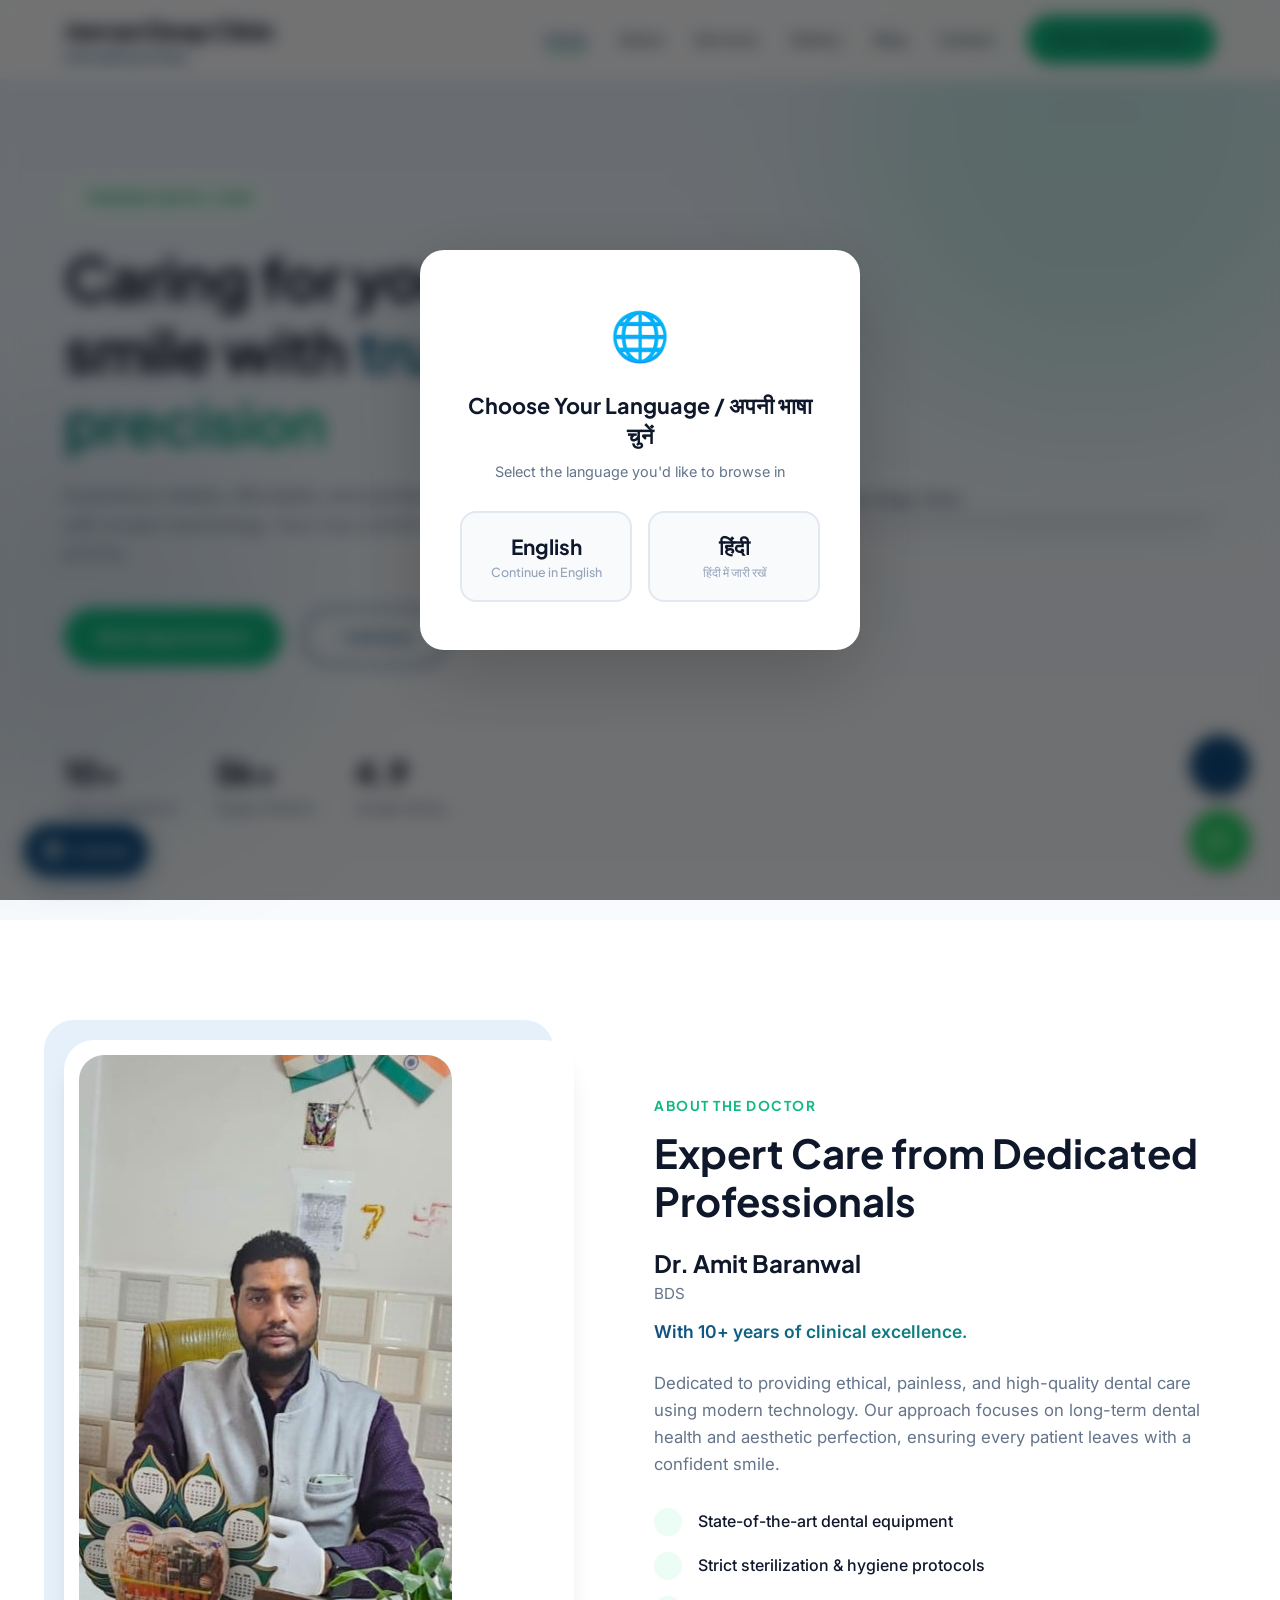
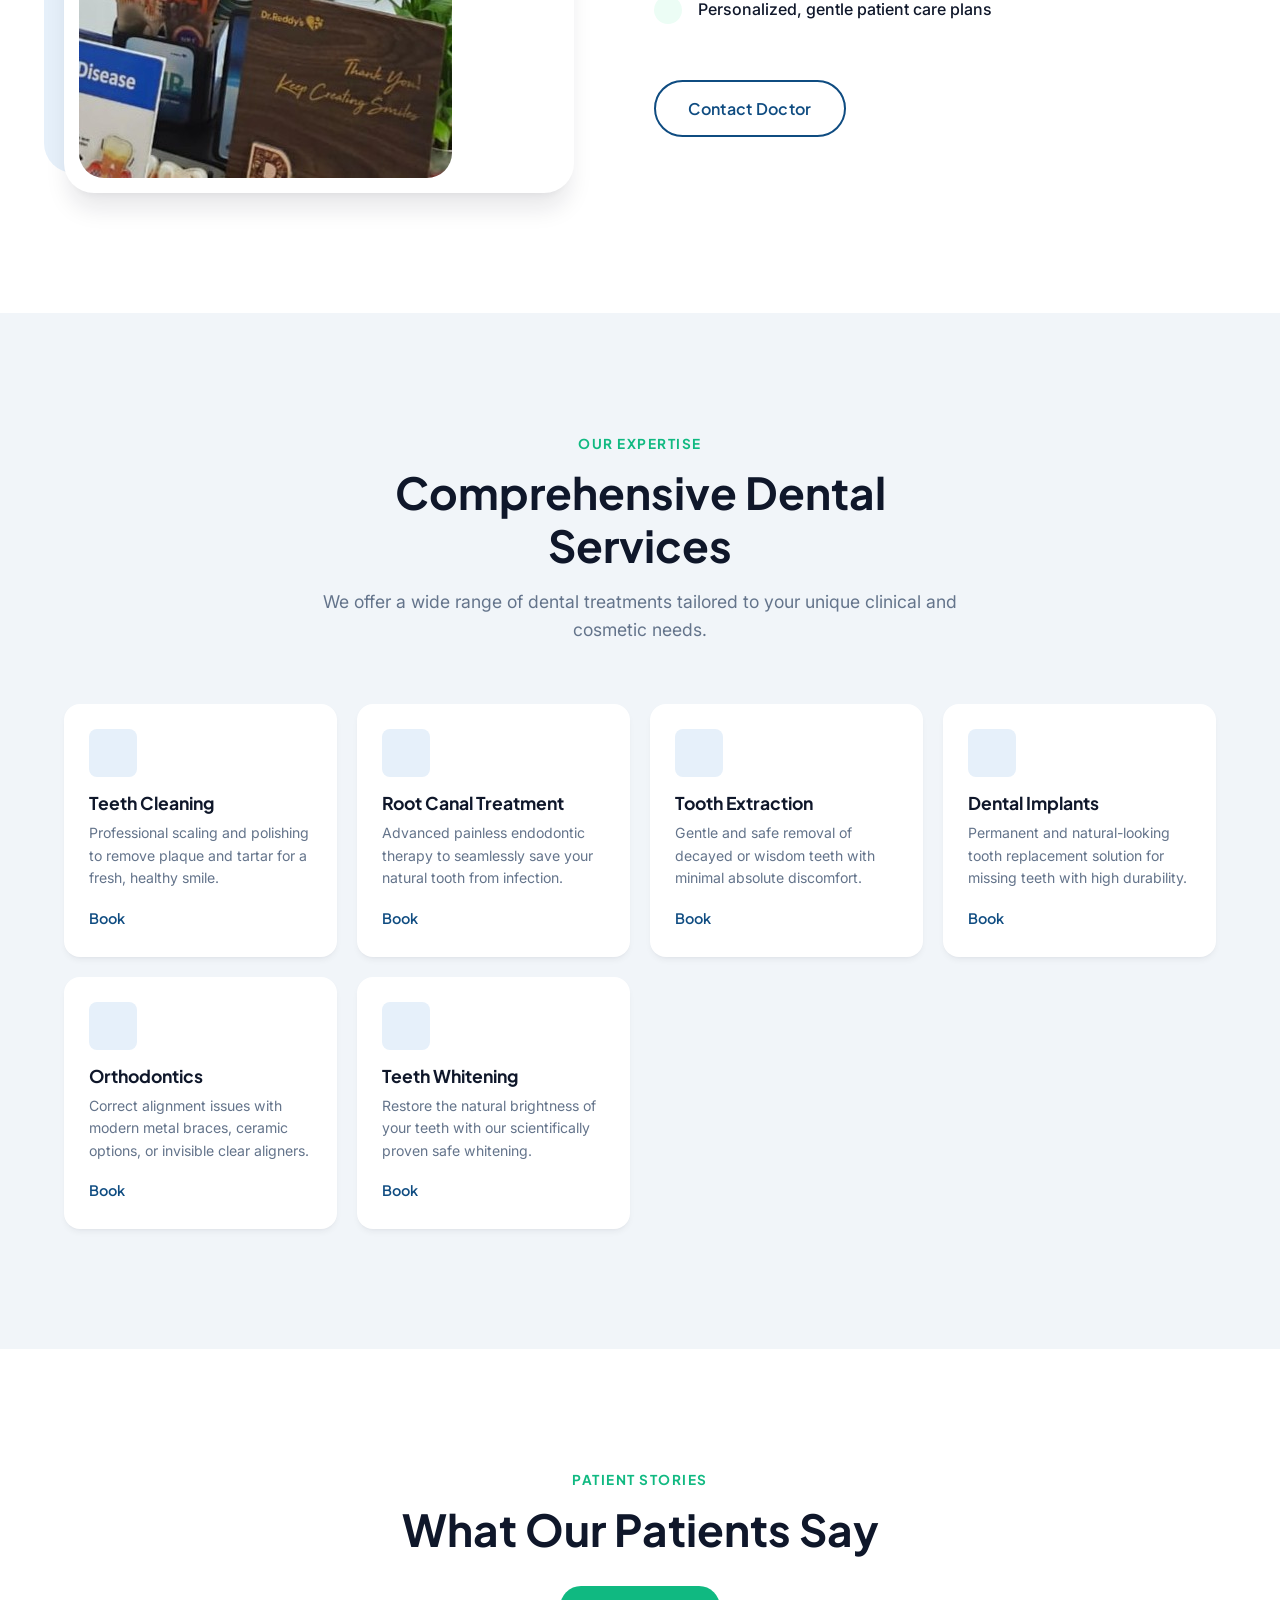
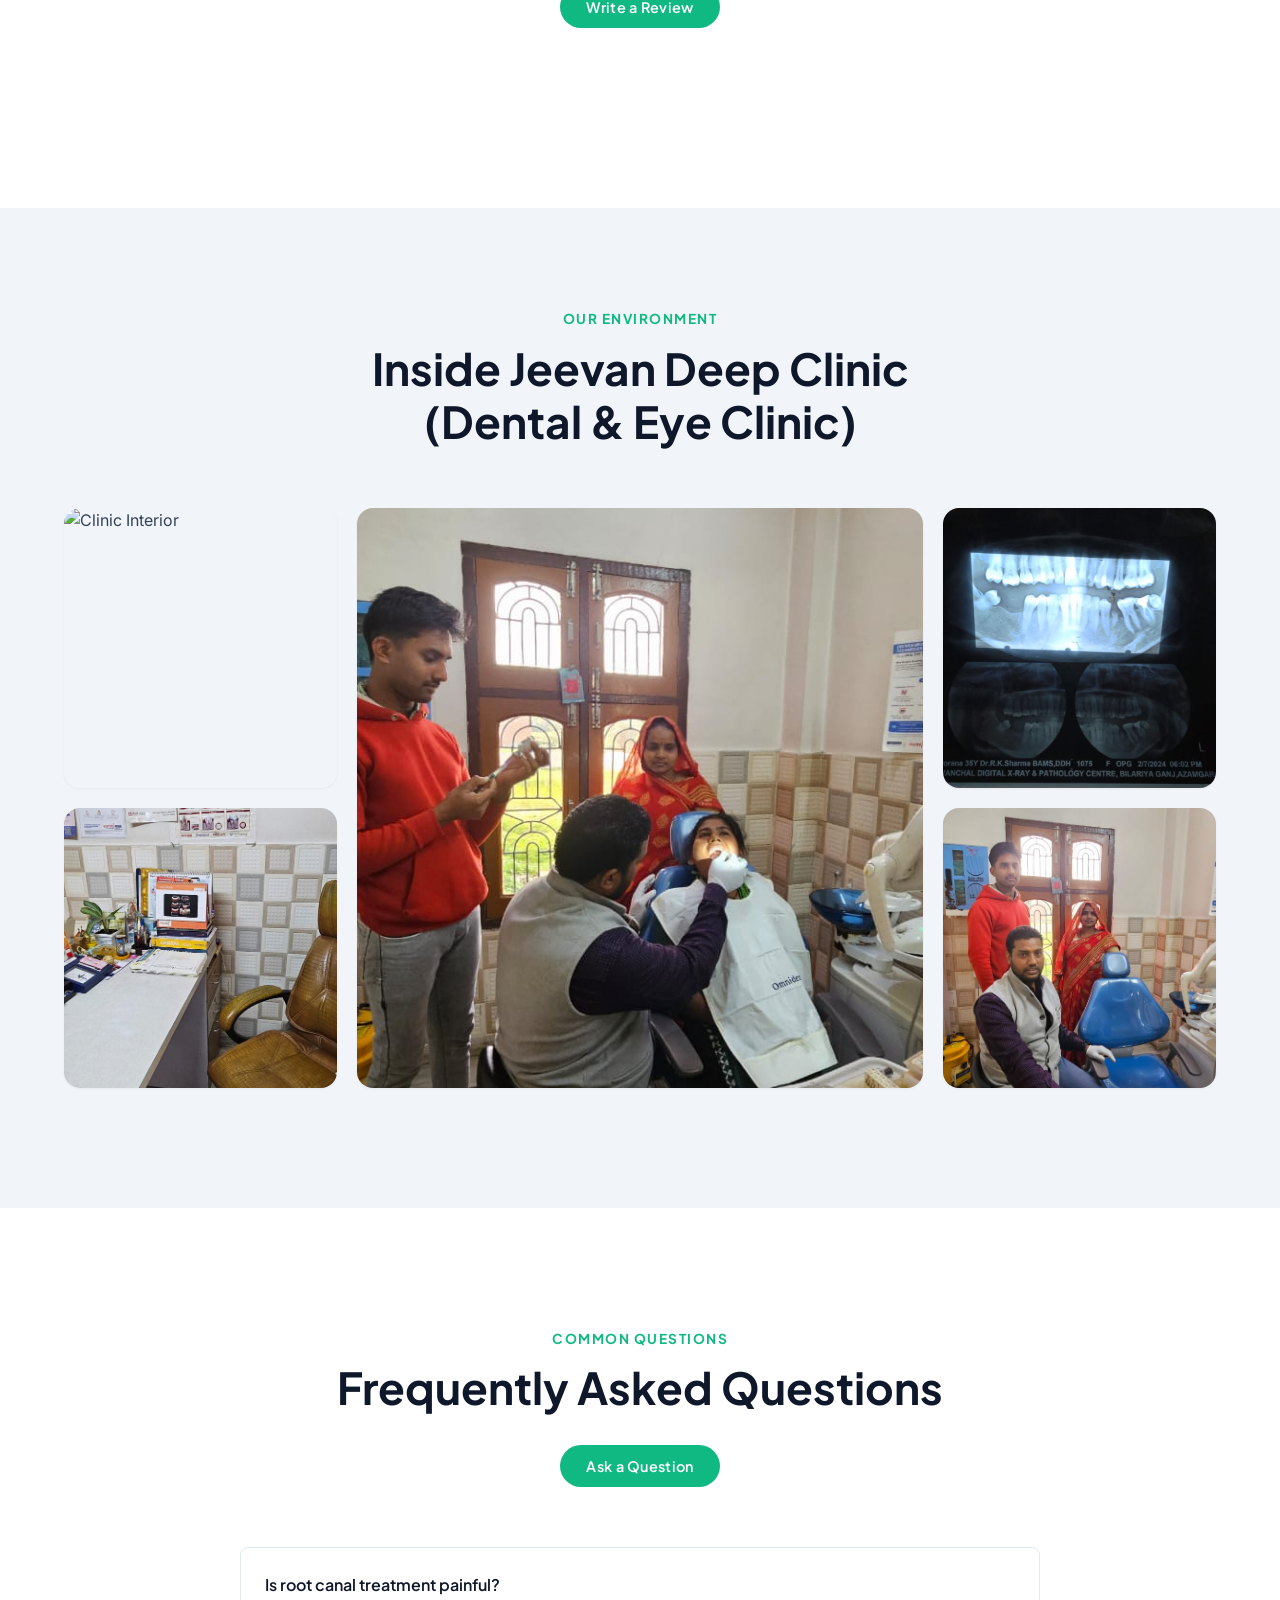
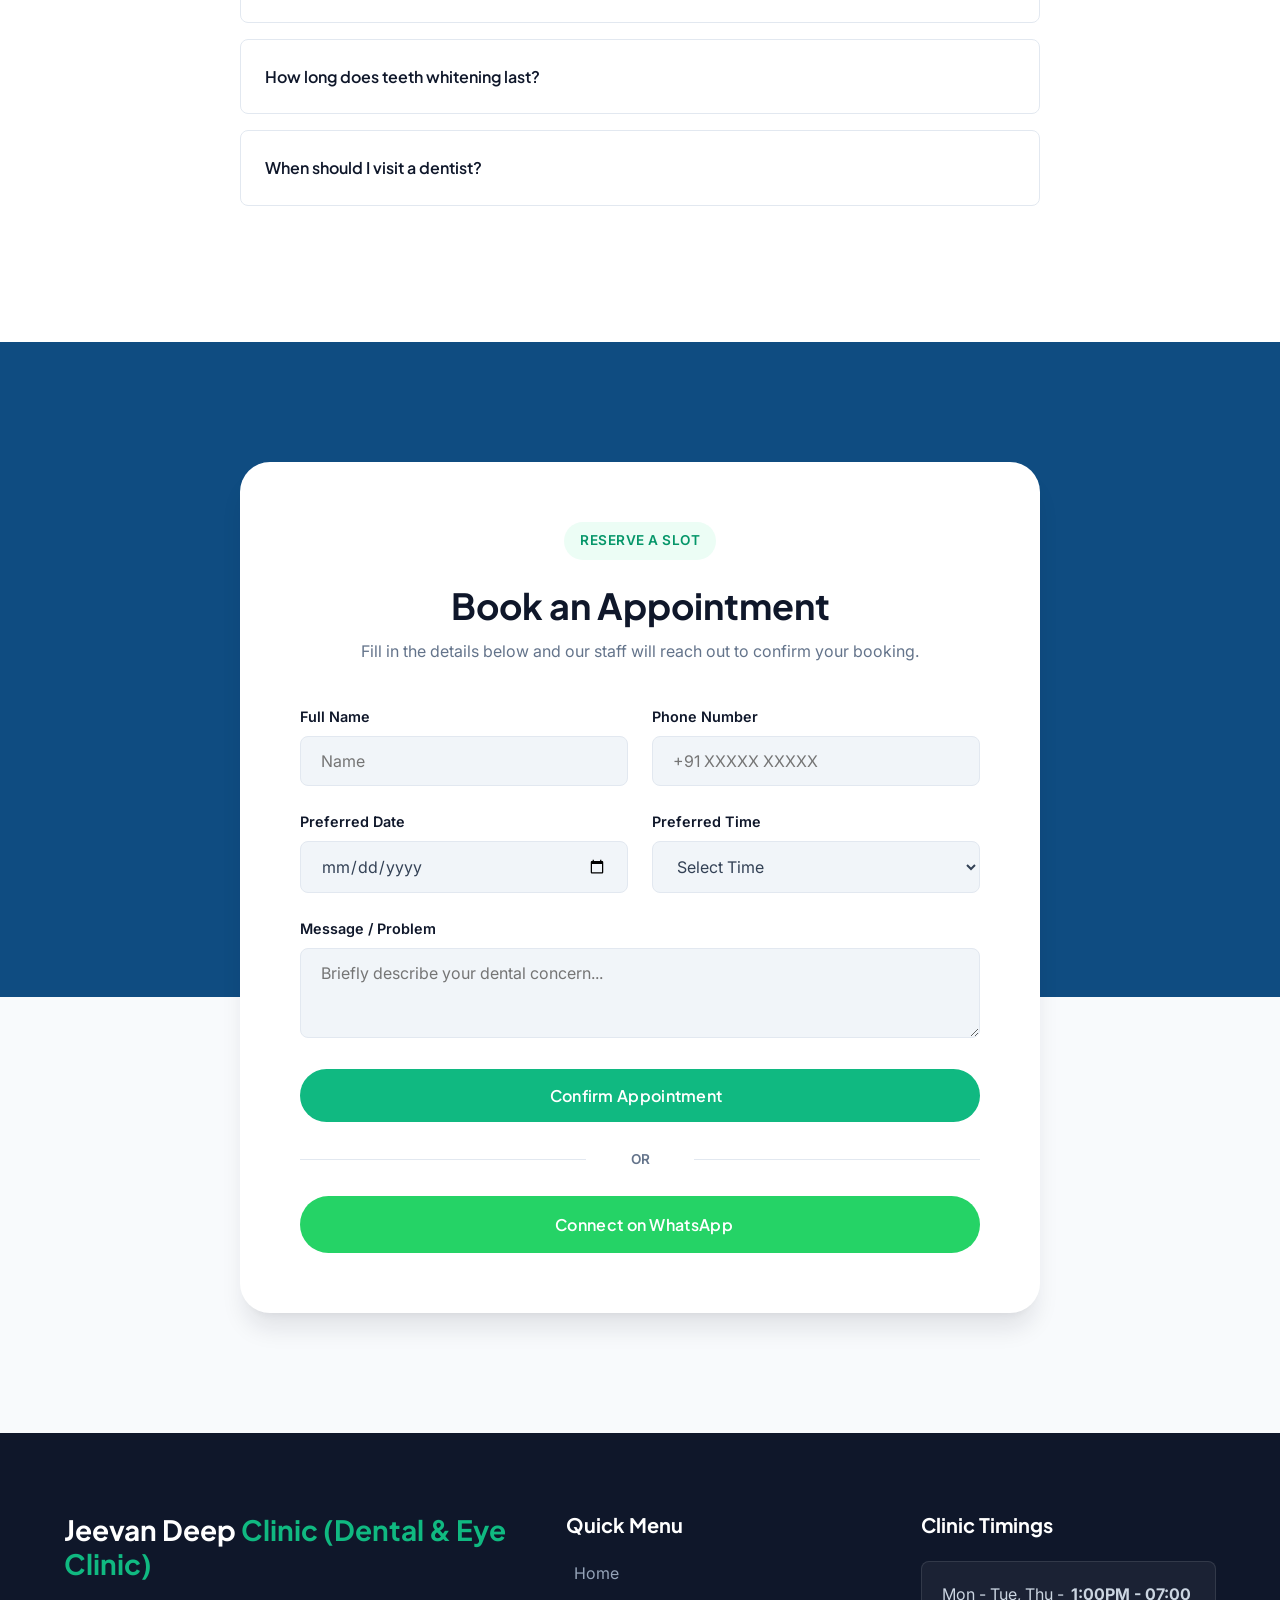
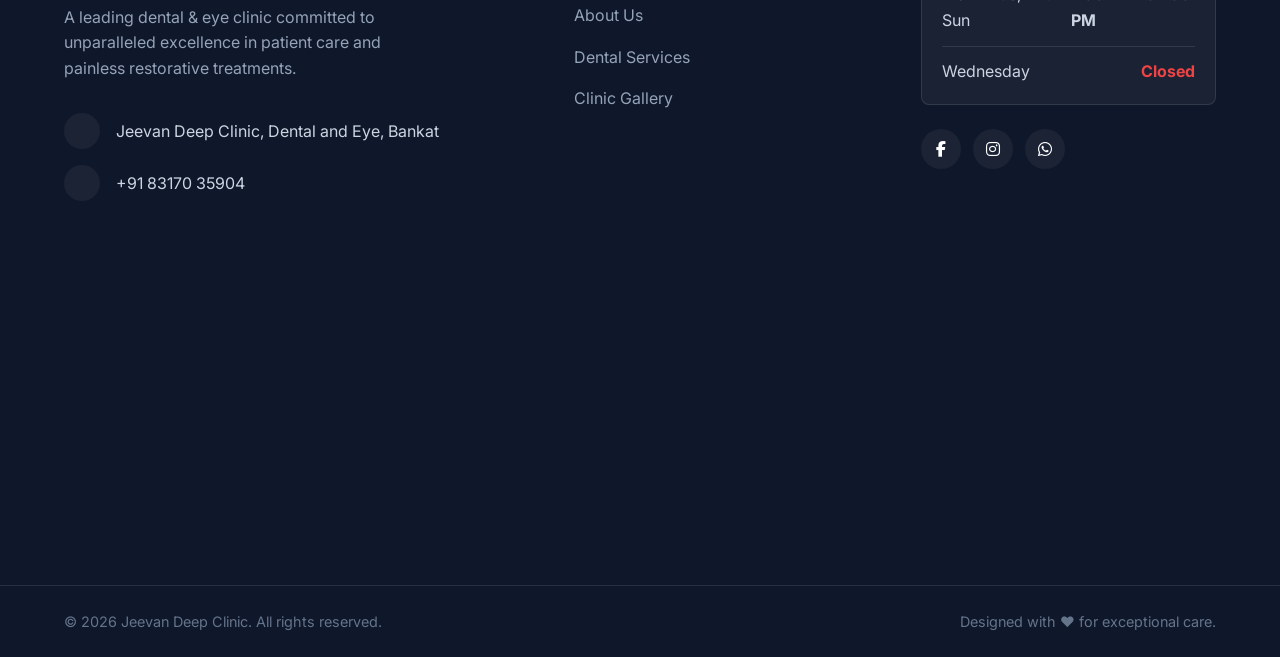
==== commit 86a34995: "Fix image paths for GitHub Pages" ====
--- a/src/main/resources/static/index.html
+++ b/src/main/resources/static/index.html
@@ -26,6 +26,31 @@
 
     <!-- CSS -->
     <link rel="stylesheet" href="style.css">
+
+    <!-- Firebase SDKs -->
+    <script type="module">
+        import { initializeApp } from "https://www.gstatic.com/firebasejs/10.7.1/firebase-app.js";
+        import { getFirestore } from "https://www.gstatic.com/firebasejs/10.7.1/firebase-firestore.js";
+        import { getAnalytics } from "https://www.gstatic.com/firebasejs/10.7.1/firebase-analytics.js";
+
+        const firebaseConfig = {
+            apiKey: "AIzaSyD1UGjRCWZdcv-0BeZFUEv7Lt-TMB8UGQ8",
+            authDomain: "jeevan-deep-clinic.firebaseapp.com",
+            projectId: "jeevan-deep-clinic",
+            storageBucket: "jeevan-deep-clinic.firebasestorage.app",
+            messagingSenderId: "430805836459",
+            appId: "1:430805836459:web:8a9462b96ffae6bc3c4dee",
+            measurementId: "G-X5VP4Z285M"
+        };
+
+        // Initialize Firebase
+        const app = initializeApp(firebaseConfig);
+        const db = getFirestore(app);
+        const analytics = getAnalytics(app);
+
+        // Make db available globally for script.js
+        window.db = db;
+    </script>
 
     <!-- Google tag (gtag.js) -->
     <script async src="https://www.googletagmanager.com/gtag/js?id=G-SN9CZN9RRW"></script>
@@ -244,7 +269,7 @@
         <div class="container about-container">
             <div class="about-image" data-aos="zoom-in-right">
                 <div class="img-frame">
-                    <img src="/images/Dr_Sir.jpeg" alt="Dr. Baranwal at Jeevan Deep Clinic">
+                    <img src="images/Dr_Sir.jpeg" alt="Dr. Baranwal at Jeevan Deep Clinic">
                 </div>
             </div>
             <div class="about-content" data-aos="fade-up" data-aos-delay="150">
@@ -392,19 +417,19 @@
                     <div class="gallery-overlay"><span>Modern Operatory</span></div>
                 </div>
                 <div class="gallery-item large" data-aos="fade-up" data-aos-delay="200">
-                    <img src="/images/image2.jpeg" alt="Dental Equipment">
+                    <img src="images/image2.jpeg" alt="Dental Equipment">
                     <div class="gallery-overlay"><span>Doctor Operating</span></div>
                 </div>
                 <div class="gallery-item" data-aos="fade-up" data-aos-delay="300">
-                    <img src="/images/image1.jpeg" alt="Patient Care">
+                    <img src="images/image1.jpeg" alt="Patient Care">
                     <div class="gallery-overlay"><span>Tooth Reports</span></div>
                 </div>
                 <div class="gallery-item" data-aos="fade-up" data-aos-delay="400">
-                    <img src="/images/image3.jpeg" alt="Comfortable Recovery">
+                    <img src="images/image3.jpeg" alt="Comfortable Recovery">
                     <div class="gallery-overlay"><span>Doctor Cabin</span></div>
                 </div>
                 <div class="gallery-item" data-aos="fade-up" data-aos-delay="500">
-                    <img src="/images/image4.jpeg" alt="Dental Care Environment">
+                    <img src="images/image4.jpeg" alt="Dental Care Environment">
                     <div class="gallery-overlay"><span>Doctor With Compunder</span></div>
                 </div>
             </div>
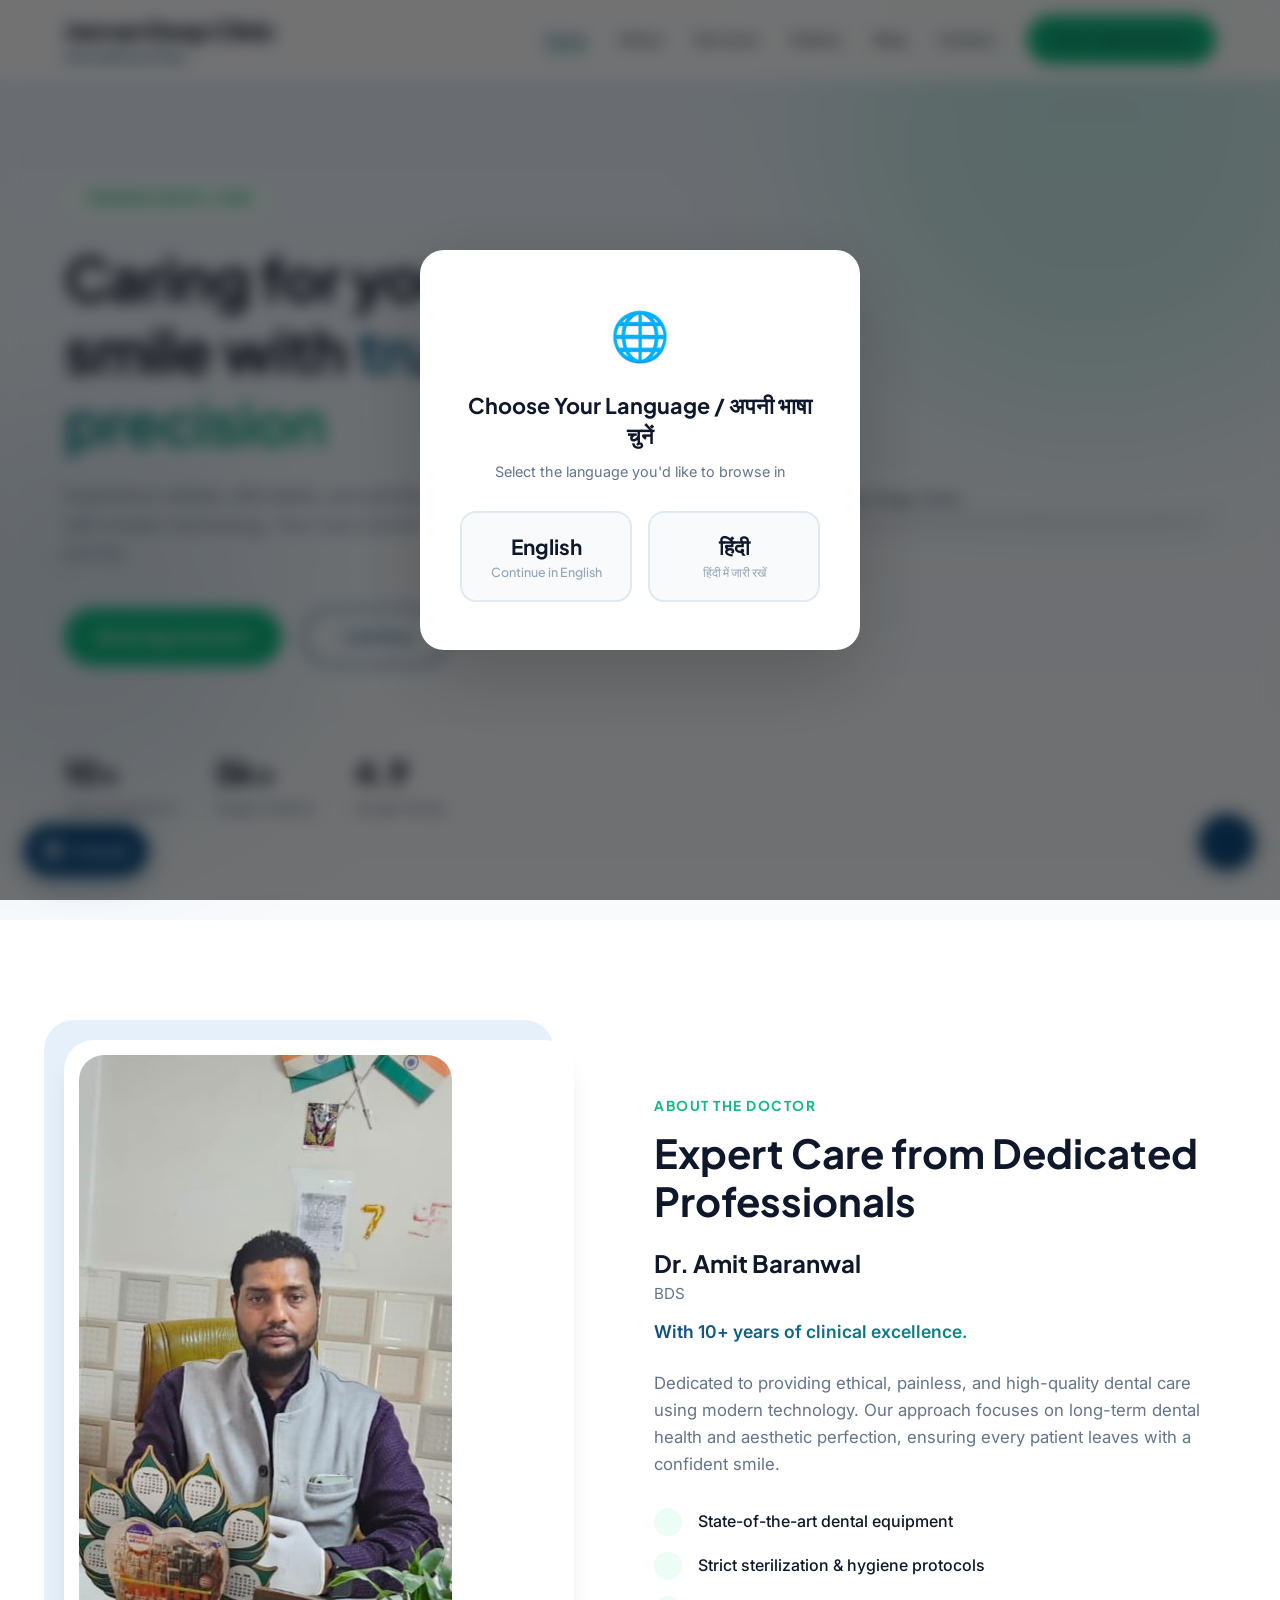
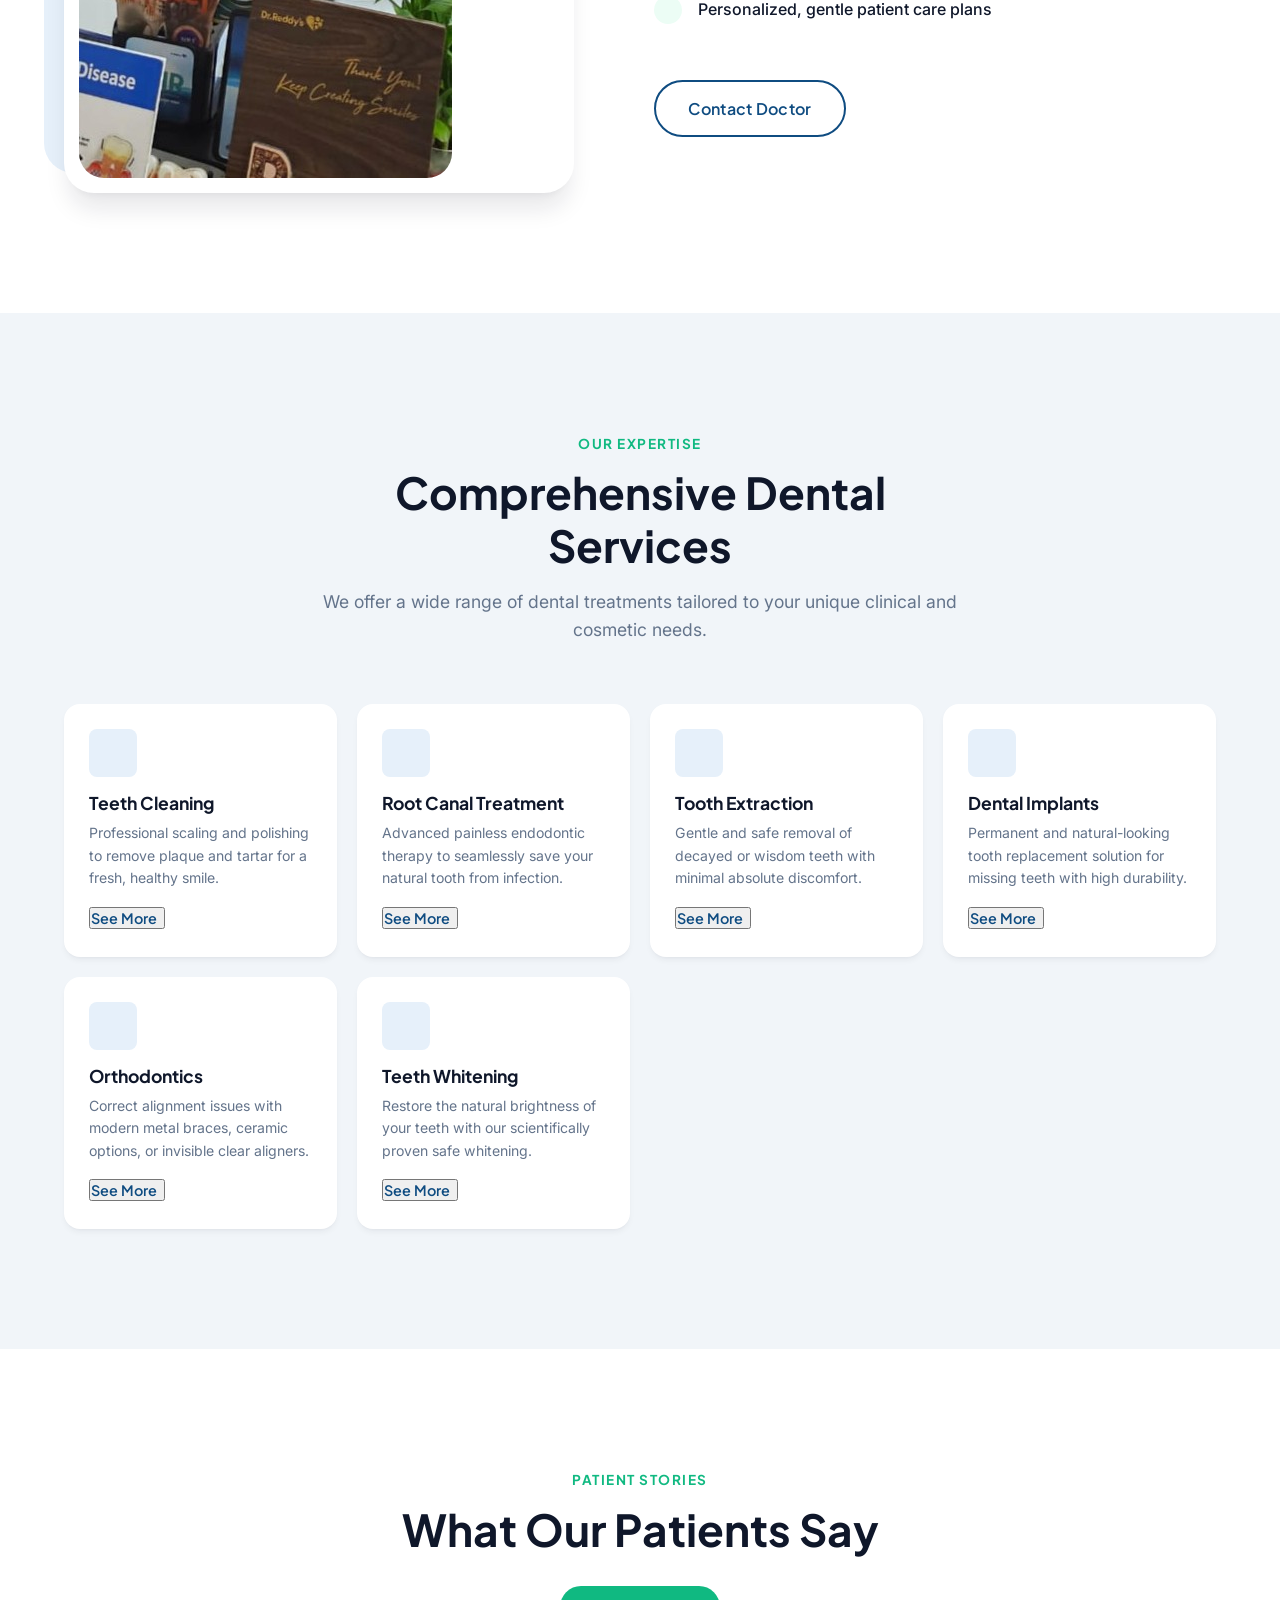
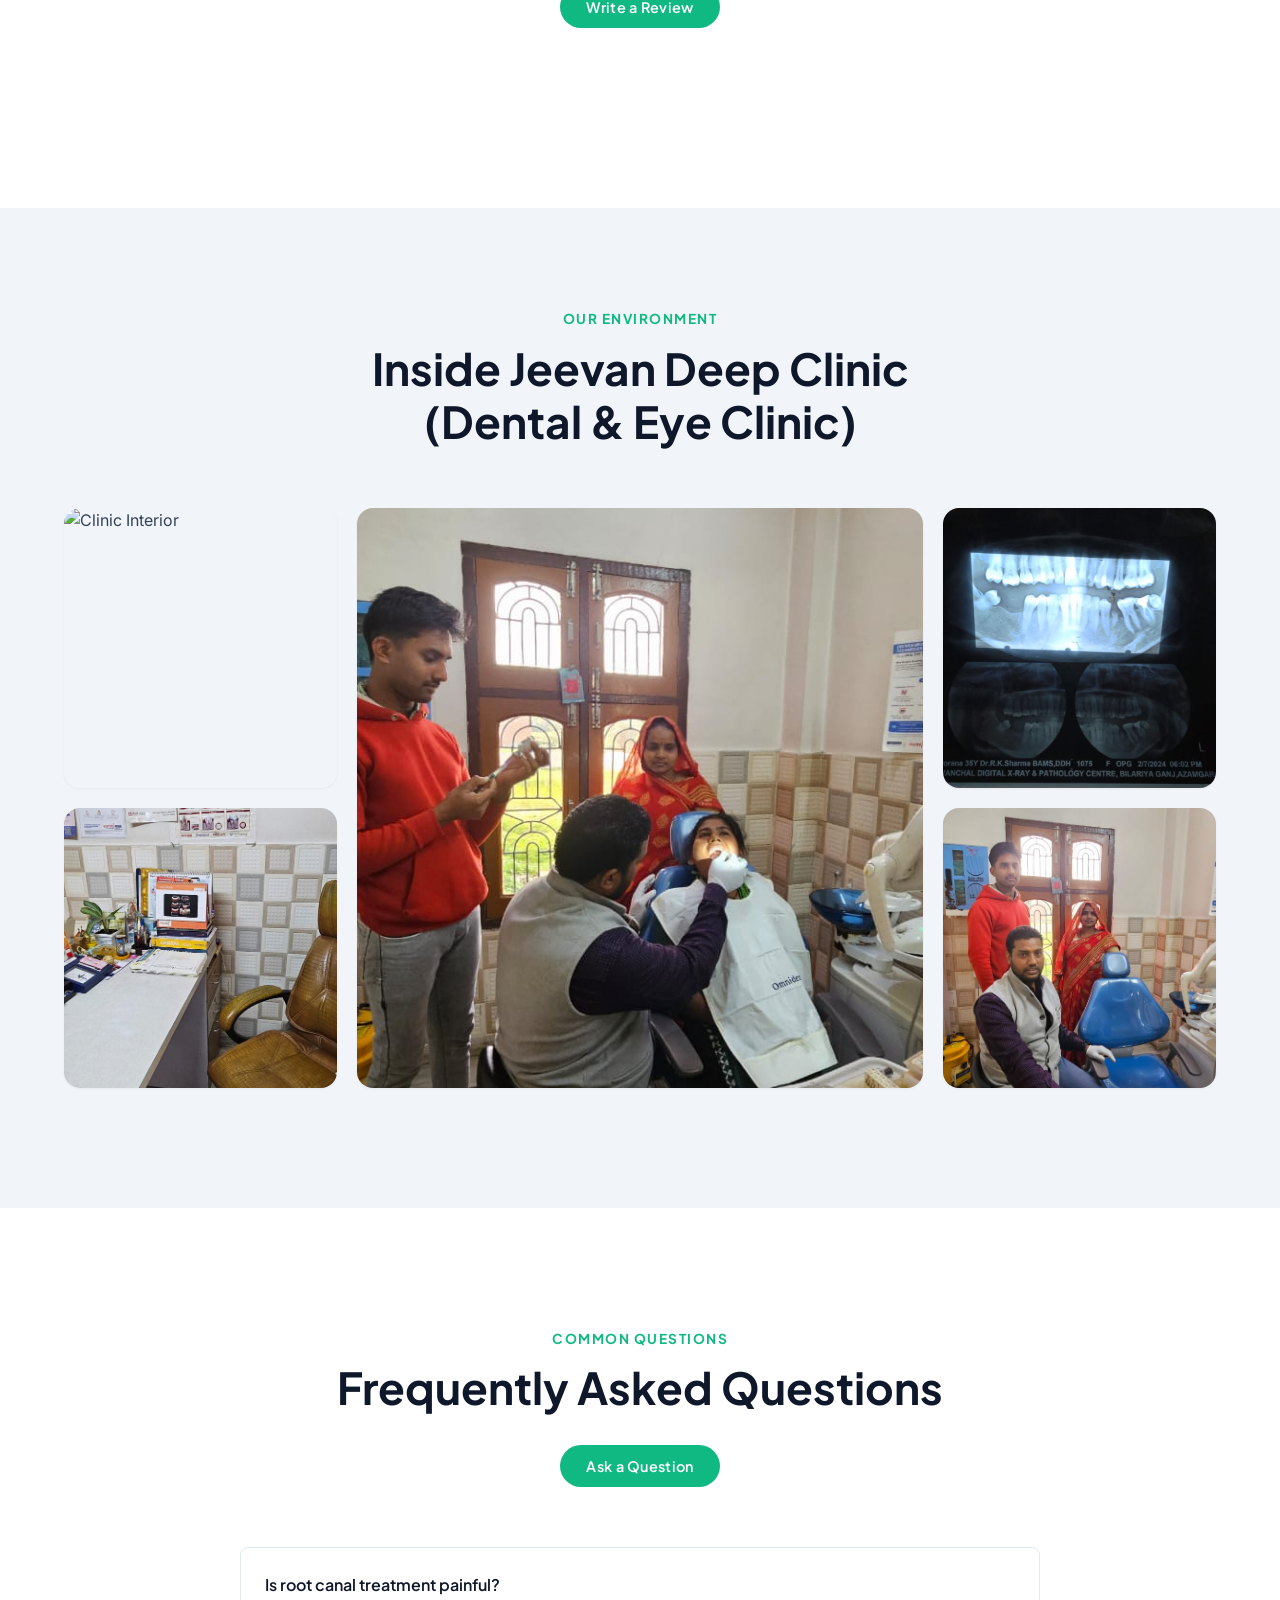
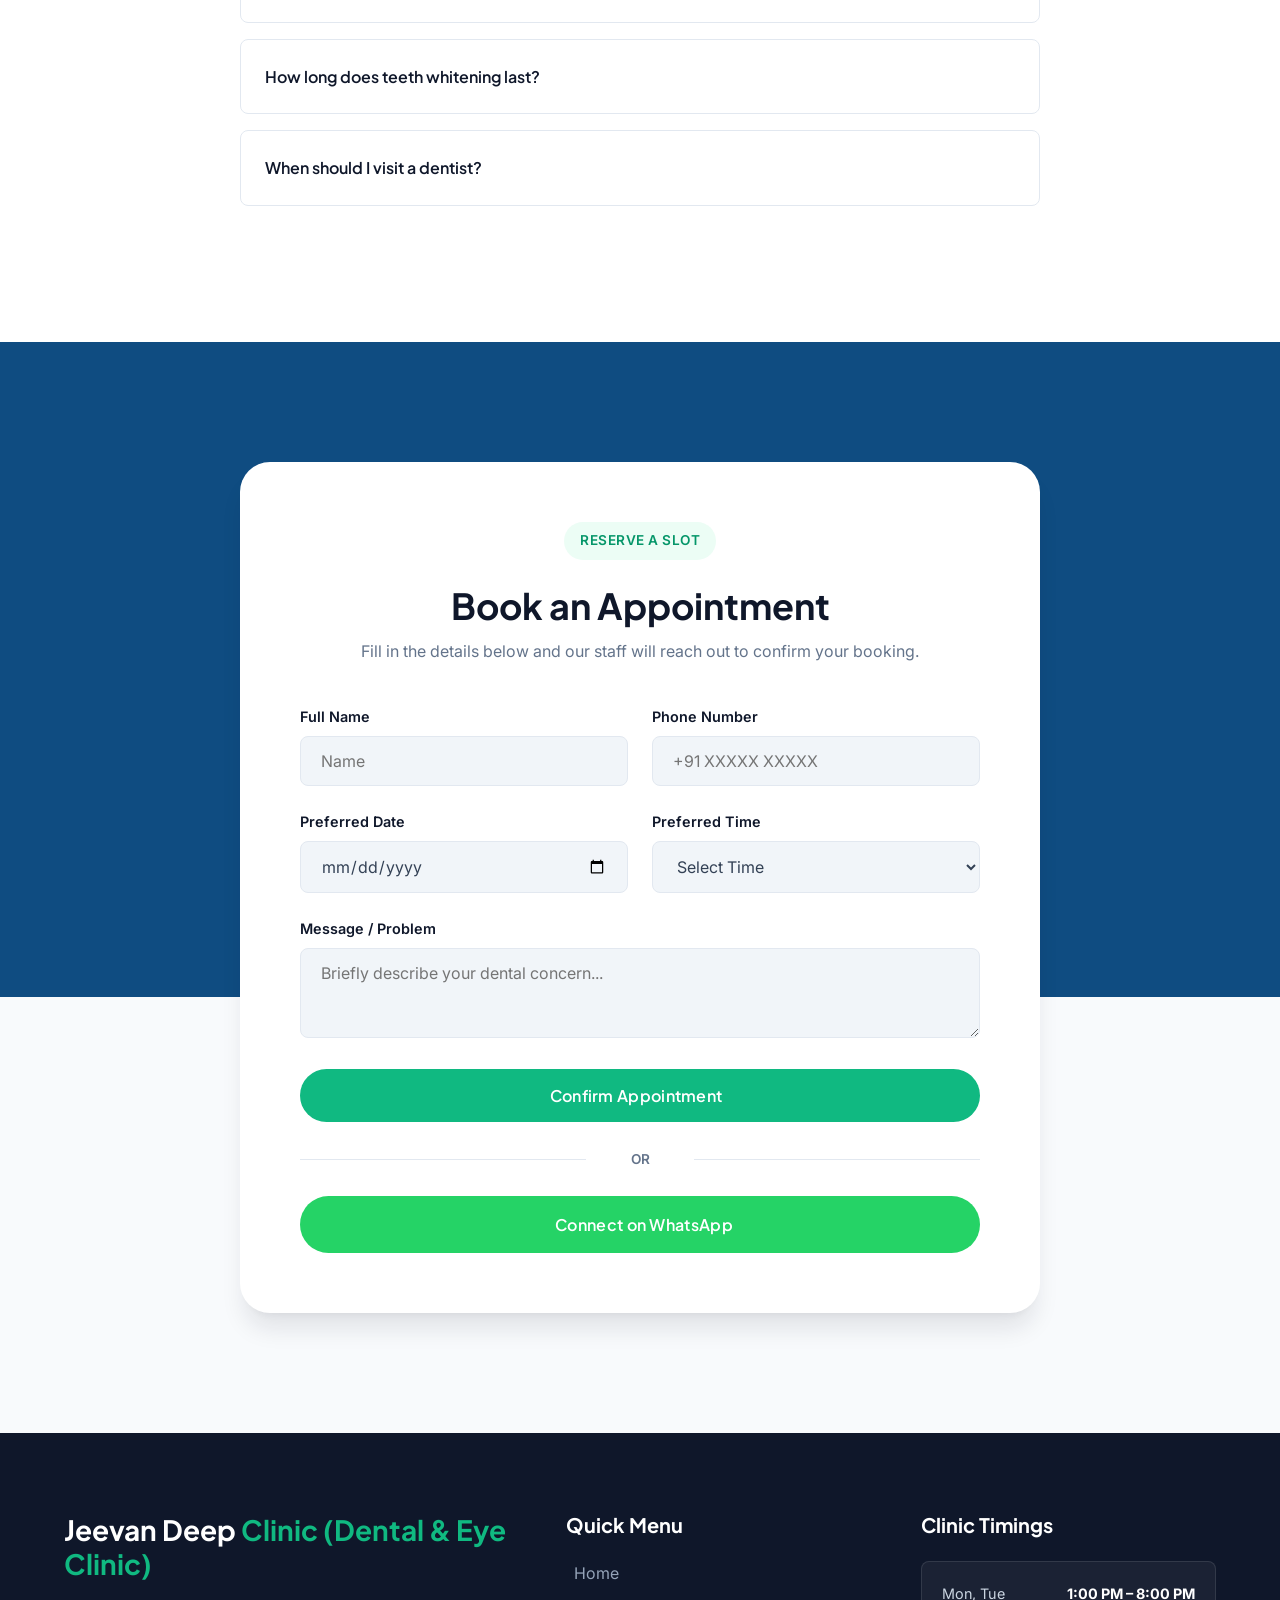
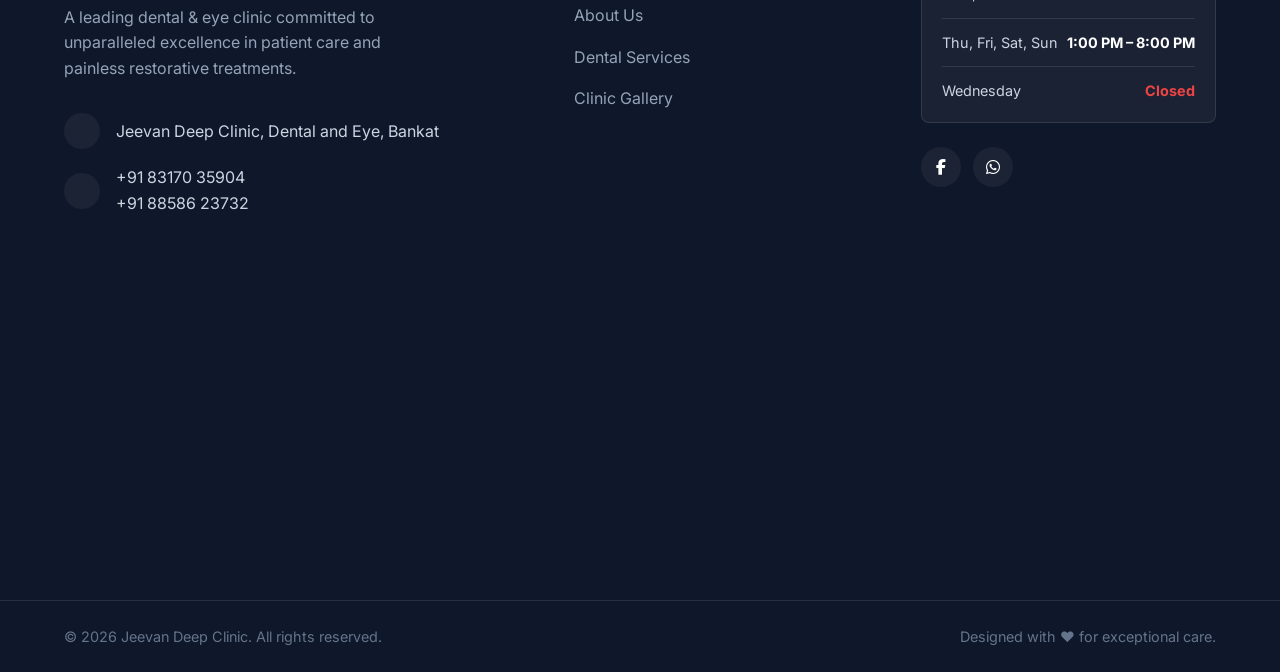
==== commit 8d0bbac6: "UI Overhaul: Mobile-first admin dashboard, dynamic service modals, and blog page fixes" ====
--- a/src/main/resources/static/index.html
+++ b/src/main/resources/static/index.html
@@ -48,8 +48,9 @@
         const db = getFirestore(app);
         const analytics = getAnalytics(app);
 
-        // Make db available globally for script.js
+        // Make db available globally and signal script.js that it is ready
         window.db = db;
+        window.dispatchEvent(new CustomEvent('firebase-ready'));
     </script>
 
     <!-- Google tag (gtag.js) -->
@@ -313,44 +314,42 @@
                     <div class="service-icon"><i data-lucide="sparkles"></i></div>
                     <h3>Teeth Cleaning</h3>
                     <p>Professional scaling and polishing to remove plaque and tartar for a fresh, healthy smile.</p>
-                    <a href="#appointment" class="service-link">Book <i data-lucide="arrow-right" width="16"></i></a>
+                    <button class="service-link" onclick="openServiceModal('teeth-cleaning')">See More <i data-lucide="arrow-right" width="16"></i></button>
                 </div>
                 <!-- Service 2 -->
                 <div class="service-card" data-aos="fade-up" data-aos-delay="200">
                     <div class="service-icon"><i data-lucide="activity"></i></div>
                     <h3>Root Canal Treatment</h3>
                     <p>Advanced painless endodontic therapy to seamlessly save your natural tooth from infection.</p>
-                    <a href="#appointment" class="service-link">Book <i data-lucide="arrow-right" width="16"></i></a>
+                    <button class="service-link" onclick="openServiceModal('root-canal')">See More <i data-lucide="arrow-right" width="16"></i></button>
                 </div>
                 <!-- Service 3 -->
                 <div class="service-card" data-aos="fade-up" data-aos-delay="300">
                     <div class="service-icon"><i data-lucide="scissors"></i></div>
                     <h3>Tooth Extraction</h3>
                     <p>Gentle and safe removal of decayed or wisdom teeth with minimal absolute discomfort.</p>
-                    <a href="#appointment" class="service-link">Book <i data-lucide="arrow-right" width="16"></i></a>
+                    <button class="service-link" onclick="openServiceModal('extraction')">See More <i data-lucide="arrow-right" width="16"></i></button>
                 </div>
                 <!-- Service 4 -->
                 <div class="service-card" data-aos="fade-up" data-aos-delay="100">
                     <div class="service-icon"><i data-lucide="gem"></i></div>
                     <h3>Dental Implants</h3>
-                    <p>Permanent and natural-looking tooth replacement solution for missing teeth with high durability.
-                    </p>
-                    <a href="#appointment" class="service-link">Book <i data-lucide="arrow-right" width="16"></i></a>
+                    <p>Permanent and natural-looking tooth replacement solution for missing teeth with high durability.</p>
+                    <button class="service-link" onclick="openServiceModal('implants')">See More <i data-lucide="arrow-right" width="16"></i></button>
                 </div>
                 <!-- Service 5 -->
                 <div class="service-card" data-aos="fade-up" data-aos-delay="200">
                     <div class="service-icon"><i data-lucide="grid-3x3"></i></div>
                     <h3>Orthodontics</h3>
-                    <p>Correct alignment issues with modern metal braces, ceramic options, or invisible clear aligners.
-                    </p>
-                    <a href="#appointment" class="service-link">Book <i data-lucide="arrow-right" width="16"></i></a>
+                    <p>Correct alignment issues with modern metal braces, ceramic options, or invisible clear aligners.</p>
+                    <button class="service-link" onclick="openServiceModal('orthodontics')">See More <i data-lucide="arrow-right" width="16"></i></button>
                 </div>
                 <!-- Service 6 -->
                 <div class="service-card" data-aos="fade-up" data-aos-delay="300">
                     <div class="service-icon"><i data-lucide="smile"></i></div>
                     <h3>Teeth Whitening</h3>
                     <p>Restore the natural brightness of your teeth with our scientifically proven safe whitening.</p>
-                    <a href="#appointment" class="service-link">Book <i data-lucide="arrow-right" width="16"></i></a>
+                    <button class="service-link" onclick="openServiceModal('whitening')">See More <i data-lucide="arrow-right" width="16"></i></button>
                 </div>
             </div>
         </div>
@@ -546,7 +545,7 @@
                             <label for="date">Preferred Date</label>
                             <div class="input-wrapper">
                                 <i data-lucide="calendar"></i>
-                                <input type="date" id="date" required>
+                                <input type="date" id="date" required min="">
                             </div>
                         </div>
                         <div class="form-group">
@@ -560,6 +559,7 @@
                                     <option>4:00 PM - 5:00 PM</option>
                                     <option>5:00 PM - 6:00 PM</option>
                                     <option>6:00 PM - 7:00 PM</option>
+                                    <option>7:00 PM - 8:00 PM</option>
                                 </select>
                             </div>
                         </div>
@@ -581,15 +581,72 @@
         </div>
     </section>
 
-    <!-- Floating Contact Button -->
-    <div class="floating-contact">
-        <a href="tel:+918317035904" class="floating-icon" title="Call Us Now">
-            <i data-lucide="phone-call"></i>
-        </a>
-        <a href="https://wa.me/918317035904" target="_blank" class="floating-icon whatsapp" title="Chat on WhatsApp">
-            <i class="fa-brands fa-whatsapp"></i>
-        </a>
+    <!-- Service Detail Modal -->
+    <div id="service-modal" style="display:none;position:fixed;inset:0;background:rgba(15,23,42,0.85);z-index:3000;align-items:center;justify-content:center;padding:20px;">
+        <div style="background:white;border-radius:16px;width:100%;max-width:700px;max-height:90vh;overflow-y:auto;position:relative;box-shadow:0 24px 80px rgba(0,0,0,0.25);">
+            <button onclick="closeServiceModal()" style="position:absolute;right:16px;top:16px;background:white;border:none;width:36px;height:36px;border-radius:50%;box-shadow:0 2px 8px rgba(0,0,0,0.15);font-size:20px;cursor:pointer;z-index:10;display:flex;align-items:center;justify-content:center;color:#334155;">&times;</button>
+            <!-- Before / After images -->
+            <div style="display:grid;grid-template-columns:1fr 1fr;gap:0;border-radius:16px 16px 0 0;overflow:hidden;">
+                <div style="position:relative;">
+                    <img id="svc-before-img" src="" alt="Before" style="width:100%;height:200px;object-fit:cover;">
+                    <span style="position:absolute;bottom:10px;left:10px;background:rgba(0,0,0,0.6);color:white;padding:3px 10px;border-radius:20px;font-size:0.78rem;font-weight:700;">BEFORE</span>
+                </div>
+                <div style="position:relative;">
+                    <img id="svc-after-img" src="" alt="After" style="width:100%;height:200px;object-fit:cover;">
+                    <span style="position:absolute;bottom:10px;left:10px;background:rgba(16,185,129,0.85);color:white;padding:3px 10px;border-radius:20px;font-size:0.78rem;font-weight:700;">AFTER</span>
+                </div>
+            </div>
+            <div style="padding:30px;">
+                <h2 id="svc-title" style="color:var(--primary);margin:0 0 12px;font-size:1.6rem;"></h2>
+                <p id="svc-desc" style="color:#475569;line-height:1.8;margin-bottom:24px;"></p>
+                <ul id="svc-points" style="color:#334155;line-height:2;padding-left:20px;margin-bottom:28px;"></ul>
+                <a href="#appointment" class="btn btn-primary" onclick="closeServiceModal()" style="display:inline-flex;align-items:center;gap:8px;padding:14px 28px;font-size:1rem;"><i data-lucide="calendar"></i> Book Appointment</a>
+            </div>
+        </div>
     </div>
+
+    <!-- Floating Contact Button (single expandable) -->
+    <div class="floating-contact" id="floating-contact">
+        <div class="floating-menu" id="floating-menu">
+            <a href="tel:+918317035904" class="floating-option" title="Call Dr. Baranwal">
+                <span class="floating-label">Number 1</span>
+                <i data-lucide="phone-call"></i>
+            </a>
+            <a href="tel:+918858623732" class="floating-option" title="Call Dr. Second">
+                <span class="floating-label">Number 2</span>
+                <i data-lucide="phone-call"></i>
+            </a>
+            <a href="https://wa.me/918317035904" target="_blank" class="floating-option whatsapp" title="WhatsApp">
+                <span class="floating-label">WhatsApp</span>
+                <svg viewBox="0 0 24 24" fill="currentColor" width="18" height="18"><path d="M17.472 14.382c-.297-.149-1.758-.867-2.03-.967-.273-.099-.471-.148-.67.15-.197.297-.767.966-.94 1.164-.173.199-.347.223-.644.075-.297-.15-1.255-.463-2.39-1.475-.883-.788-1.48-1.761-1.653-2.059-.173-.297-.018-.458.13-.606.134-.133.298-.347.446-.52.149-.174.198-.298.298-.497.099-.198.05-.371-.025-.52-.075-.149-.669-1.612-.916-2.207-.242-.579-.487-.5-.669-.51-.173-.008-.371-.01-.57-.01-.198 0-.52.074-.792.372-.272.297-1.04 1.016-1.04 2.479 0 1.462 1.065 2.875 1.213 3.074.149.198 2.096 3.2 5.077 4.487.709.306 1.262.489 1.694.625.712.227 1.36.195 1.871.118.571-.085 1.758-.719 2.006-1.413.248-.694.248-1.289.173-1.413-.074-.124-.272-.198-.57-.347z"/><path d="M12 0C5.373 0 0 5.373 0 12c0 2.118.552 4.107 1.515 5.842L.057 23.999l6.304-1.654A11.956 11.956 0 0012 24c6.627 0 12-5.373 12-12S18.627 0 12 0zm0 22c-1.903 0-3.68-.516-5.205-1.414l-.373-.221-3.862 1.013 1.033-3.77-.241-.388A9.953 9.953 0 012 12C2 6.477 6.477 2 12 2s10 4.477 10 10-4.477 10-10 10z"/></svg>
+            </a>
+        </div>
+        <button class="floating-main-btn" id="floating-main-btn" onclick="toggleFloating()" title="Contact Us">
+            <i data-lucide="phone-call" id="floating-icon-main"></i>
+        </button>
+    </div>
+    <style>
+        .floating-contact { position: fixed; bottom: 30px; right: 25px; z-index: 1000; display: flex; flex-direction: column; align-items: flex-end; gap: 10px; }
+        .floating-main-btn { width: 56px; height: 56px; border-radius: 50%; background: var(--primary); color: white; border: none; cursor: pointer; display: flex; align-items: center; justify-content: center; box-shadow: 0 4px 20px rgba(15,76,129,0.4); transition: all 0.3s; }
+        .floating-main-btn:hover { transform: scale(1.1); }
+        .floating-menu { display: flex; flex-direction: column; gap: 8px; transition: all 0.3s; overflow: hidden; max-height: 0; opacity: 0; pointer-events: none; }
+        .floating-menu.open { max-height: 220px; opacity: 1; pointer-events: all; }
+        .floating-option { display: flex; align-items: center; gap: 10px; background: white; color: var(--primary); padding: 8px 14px; border-radius: 30px; text-decoration: none; font-size: 0.85rem; font-weight: 600; box-shadow: 0 2px 12px rgba(0,0,0,0.15); transition: 0.2s; white-space: nowrap; }
+        .floating-option:hover { transform: translateX(-4px); }
+        .floating-option.whatsapp { color: #25D366; }
+        .floating-option svg, .floating-option i { width: 18px; height: 18px; flex-shrink: 0; }
+    </style>
+    <script>
+        function toggleFloating() {
+            document.getElementById('floating-menu').classList.toggle('open');
+        }
+        document.addEventListener('click', function(e) {
+            const fc = document.getElementById('floating-contact');
+            if (fc && !fc.contains(e.target)) {
+                document.getElementById('floating-menu').classList.remove('open');
+            }
+        });
+    </script>
 
     <!-- Contact & Footer -->
     <footer id="contact" class="footer">
@@ -605,7 +662,10 @@
                     </div>
                     <div class="contact-item">
                         <div class="icon-blob"><i data-lucide="phone" width="18px"></i></div>
-                        <span>+91 83170 35904</span>
+                        <div>
+                            <span>+91 83170 35904</span><br>
+                            <span>+91 88586 23732</span>
+                        </div>
                     </div>
                 </div>
             </div>
@@ -622,21 +682,21 @@
                 <h4>Clinic Timings</h4>
                 <div class="hours-card">
                     <div class="hour-row">
-                        <span>Mon - Tue, Thu - Sun</span>
-                        <strong>1:00PM - 07:00 PM</strong>
+                        <span>Mon, Tue</span>
+                        <strong>1:00 PM – 8:00 PM</strong>
+                    </div>
+                    <div class="hour-row">
+                        <span>Thu, Fri, Sat, Sun</span>
+                        <strong>1:00 PM – 8:00 PM</strong>
                     </div>
                     <div class="hour-row highlight">
                         <span>Wednesday</span>
-                        <strong>Closed</strong>
+                        <strong style="color:#ef4444">Closed</strong>
                     </div>
                 </div>
                 <div class="social-links mt-4">
-                    <a href="https://www.facebook.com" target="_blank" class="social-btn" title="Facebook"><i
-                            class="fa-brands fa-facebook-f"></i></a>
-                    <a href="https://www.instagram.com" target="_blank" class="social-btn" title="Instagram"><i
-                            class="fa-brands fa-instagram"></i></a>
-                    <a href="https://wa.me/918317035904" target="_blank" class="social-btn" title="WhatsApp"><i
-                            class="fa-brands fa-whatsapp"></i></a>
+                    <a href="https://www.facebook.com" target="_blank" class="social-btn" title="Facebook"><i class="fa-brands fa-facebook-f"></i></a>
+                    <a href="https://wa.me/918317035904" target="_blank" class="social-btn" title="WhatsApp"><i class="fa-brands fa-whatsapp"></i></a>
                 </div>
             </div>
         </div>
@@ -664,6 +724,72 @@
             offset: 50,
         });
     </script>
+    <!-- Service Modal Logic -->
+    <script>
+        const SERVICE_DATA = {
+            'teeth-cleaning': {
+                title: 'Teeth Cleaning (Scaling & Polishing)',
+                before: 'https://images.unsplash.com/photo-1588776814546-1ffbb172bdde?auto=format&fit=crop&w=400&q=80',
+                after: 'https://images.unsplash.com/photo-1606811841689-23dfddce3e95?auto=format&fit=crop&w=400&q=80',
+                desc: 'Professional dental cleaning removes hardened plaque (tartar) and surface stains that regular brushing cannot eliminate. Using ultrasonic scalers and hand instruments, our specialists clean along and below the gumline, followed by polishing for a smooth, fresh finish.',
+                points: ['Removes tartar & calculus buildup', 'Prevents gum disease & cavities', 'Leaves teeth visibly brighter', 'Recommended every 6 months', 'Completely painless procedure']
+            },
+            'root-canal': {
+                title: 'Root Canal Treatment (RCT)',
+                before: 'https://images.unsplash.com/photo-1609840114035-3c981b782dfe?auto=format&fit=crop&w=400&q=80',
+                after: 'https://images.unsplash.com/photo-1606811841689-23dfddce3e95?auto=format&fit=crop&w=400&q=80',
+                desc: 'Root canal treatment saves infected or severely decayed teeth by removing the damaged pulp, disinfecting the root canals, and sealing them. With modern anesthesia and rotary techniques, the procedure is no more uncomfortable than a routine filling.',
+                points: ['Saves your natural tooth', 'Eliminates toothache & infection', 'Virtually painless with modern techniques', 'High success rate (>95%)', 'Restored with a crown for strength']
+            },
+            'extraction': {
+                title: 'Tooth Extraction',
+                before: 'https://images.unsplash.com/photo-1588776814546-1ffbb172bdde?auto=format&fit=crop&w=400&q=80',
+                after: 'https://images.unsplash.com/photo-1606811841689-23dfddce3e95?auto=format&fit=crop&w=400&q=80',
+                desc: 'When a tooth is beyond saving, gentle extraction is the safest option. We use precision instruments and local anesthesia to ensure a comfortable, quick removal — including wisdom teeth extractions and surgical cases.',
+                points: ['Simple & surgical extractions', 'Wisdom tooth removal', 'Minimal post-op discomfort', 'Bone-preserving technique', 'Same-day appointments available']
+            },
+            'implants': {
+                title: 'Dental Implants',
+                before: 'https://images.unsplash.com/photo-1609840114035-3c981b782dfe?auto=format&fit=crop&w=400&q=80',
+                after: 'https://images.unsplash.com/photo-1606811841689-23dfddce3e95?auto=format&fit=crop&w=400&q=80',
+                desc: 'Dental implants are titanium posts surgically placed in the jawbone to act as artificial tooth roots. They provide a permanent, natural-looking replacement that looks, feels, and functions like your real teeth — preserving jawbone and facial structure.',
+                points: ['Permanent & durable (20+ year lifespan)', 'Looks & functions like natural teeth', 'Prevents bone loss', 'No removal required', 'Single tooth to full-arch solutions']
+            },
+            'orthodontics': {
+                title: 'Orthodontics (Braces & Aligners)',
+                before: 'https://images.unsplash.com/photo-1588776814546-1ffbb172bdde?auto=format&fit=crop&w=400&q=80',
+                after: 'https://images.unsplash.com/photo-1606811841689-23dfddce3e95?auto=format&fit=crop&w=400&q=80',
+                desc: 'Orthodontic treatment corrects misaligned teeth and jaws for both cosmetic and functional improvement. We offer traditional metal braces, tooth-colored ceramic braces, and removable clear aligners to suit every lifestyle and budget.',
+                points: ['Metal, ceramic & clear aligner options', 'Suitable for teens & adults', 'Improves bite & oral hygiene', 'Custom treatment plan', 'Regular progress monitoring']
+            },
+            'whitening': {
+                title: 'Teeth Whitening',
+                before: 'https://images.unsplash.com/photo-1588776814546-1ffbb172bdde?auto=format&fit=crop&w=400&q=80',
+                after: 'https://images.unsplash.com/photo-1606811841689-23dfddce3e95?auto=format&fit=crop&w=400&q=80',
+                desc: 'Professional teeth whitening can lighten your teeth by several shades in a single visit. Using clinically approved bleaching agents and LED activation, we safely remove deep stains caused by coffee, tea, tobacco, and aging — delivering a dramatically brighter smile.',
+                points: ['Up to 8 shades whiter in 1 session', 'Safe, enamel-friendly formula', 'Long-lasting results', 'No sensitivity with our gel', 'Take-home kit option available']
+            }
+        };
+
+        function openServiceModal(key) {
+            const s = SERVICE_DATA[key]; if (!s) return;
+            document.getElementById('svc-title').innerText = s.title;
+            document.getElementById('svc-before-img').src = s.before;
+            document.getElementById('svc-after-img').src = s.after;
+            document.getElementById('svc-desc').innerText = s.desc;
+            document.getElementById('svc-points').innerHTML = s.points.map(p => `<li>${p}</li>`).join('');
+            const m = document.getElementById('service-modal');
+            m.style.display = 'flex'; document.body.style.overflow = 'hidden';
+            lucide.createIcons();
+        }
+        function closeServiceModal() {
+            document.getElementById('service-modal').style.display = 'none';
+            document.body.style.overflow = '';
+        }
+        document.getElementById('service-modal').addEventListener('click', function(e) {
+            if (e.target === this) closeServiceModal();
+        });
+    </script>
     <!-- JS -->
     <script src="script.js"></script>
 </body>
--- a/src/main/resources/static/style.css
+++ b/src/main/resources/static/style.css
@@ -451,6 +451,10 @@
     border-radius: calc(var(--radius-lg) - 5px);
 }
 
+.about-content {
+    text-align: left;
+}
+
 .about-content h2 {
     font-size: 2.5rem;
     margin-bottom: 24px;
@@ -1027,9 +1031,25 @@
 .hour-row {
     display: flex;
     justify-content: space-between;
+    align-items: center;
     padding-bottom: 12px;
     border-bottom: 1px solid rgba(255,255,255,0.1);
     margin-bottom: 12px;
+    gap: 8px;
+    flex-wrap: nowrap;
+}
+
+.hour-row span {
+    color: #cbd5e1;
+    font-size: 0.9rem;
+    flex: 1;
+}
+
+.hour-row strong {
+    color: #ffffff;
+    font-size: 0.9rem;
+    text-align: right;
+    white-space: nowrap;
 }
 
 .hour-row:last-child {
@@ -1278,17 +1298,20 @@
         grid-template-columns: 1fr 1fr;
     }
 
-    /* Reduce massive paddings */
     .about, .services, .testimonials, .faq, .appointment {
         padding: 80px 0;
     }
     .gallery {
         padding: 60px 0 80px;
     }
+
+    .services-grid {
+        grid-template-columns: repeat(2, 1fr);
+    }
 }
 
 @media (max-width: 768px) {
-    /* Mobile Menu CSS Approach */
+    /* Navbar */
     .nav-links {
         position: absolute;
         top: 100%;
@@ -1327,32 +1350,84 @@
         display: block;
     }
     
+    /* Hero */
+    .hero-content h1 {
+        font-size: 2.2rem;
+    }
+
+    .hero-actions {
+        flex-direction: column;
+        gap: 12px;
+        align-items: center;
+    }
+
+    .hero-actions .btn {
+        width: 100%;
+        max-width: 280px;
+        justify-content: center;
+    }
+
+    /* Services */
+    .services-grid {
+        grid-template-columns: 1fr;
+    }
+    
+    /* Testimonials */
+    .testimonials-grid {
+        grid-template-columns: 1fr;
+    }
+
+    /* Form */
     .form-row {
         grid-template-columns: 1fr;
     }
     
+    /* Gallery */
     .gallery-grid {
         grid-template-columns: 1fr 1fr;
         grid-template-rows: auto;
     }
     
-    /* Make large gallery child just span 1 on small screens to prevent breakage */
     .gallery-item.large {
         grid-column: span 1;
         grid-row: span 1;
     }
     
+    /* Footer */
     .footer-grid {
         grid-template-columns: 1fr;
         gap: 40px;
     }
     
+    /* Appointment card */
     .appointment-card {
-        padding: 30px 20px;
+        padding: 30px 18px;
+    }
+
+    /* Fix select/input overflow on mobile */
+    .form-group input,
+    .form-group select,
+    .form-group textarea {
+        width: 100%;
+        box-sizing: border-box;
+        max-width: 100%;
+    }
+
+    .form-row {
+        grid-template-columns: 1fr;
     }
     
     .section-header h2 {
-        font-size: 2.25rem;
+        font-size: 2rem;
+    }
+
+    /* Floating contact — keep labels visible but make them smaller */
+    .floating-label {
+        font-size: 0.78rem;
+    }
+
+    .floating-option {
+        padding: 7px 12px;
     }
 }
 
@@ -1362,7 +1437,7 @@
     }
     
     .hero-content h1 {
-        font-size: 2.25rem;
+        font-size: 1.9rem;
     }
     
     .hero-stats {
@@ -1374,6 +1449,22 @@
     .hero-actions {
         flex-direction: column;
         gap: 15px;
+    }
+
+    .section-header h2 {
+        font-size: 1.75rem;
+    }
+
+    .appointment-card {
+        padding: 24px 14px;
+    }
+
+    .appointment-header h2 {
+        font-size: 1.6rem;
+    }
+
+    .container {
+        padding: 0 16px;
     }
 }
 
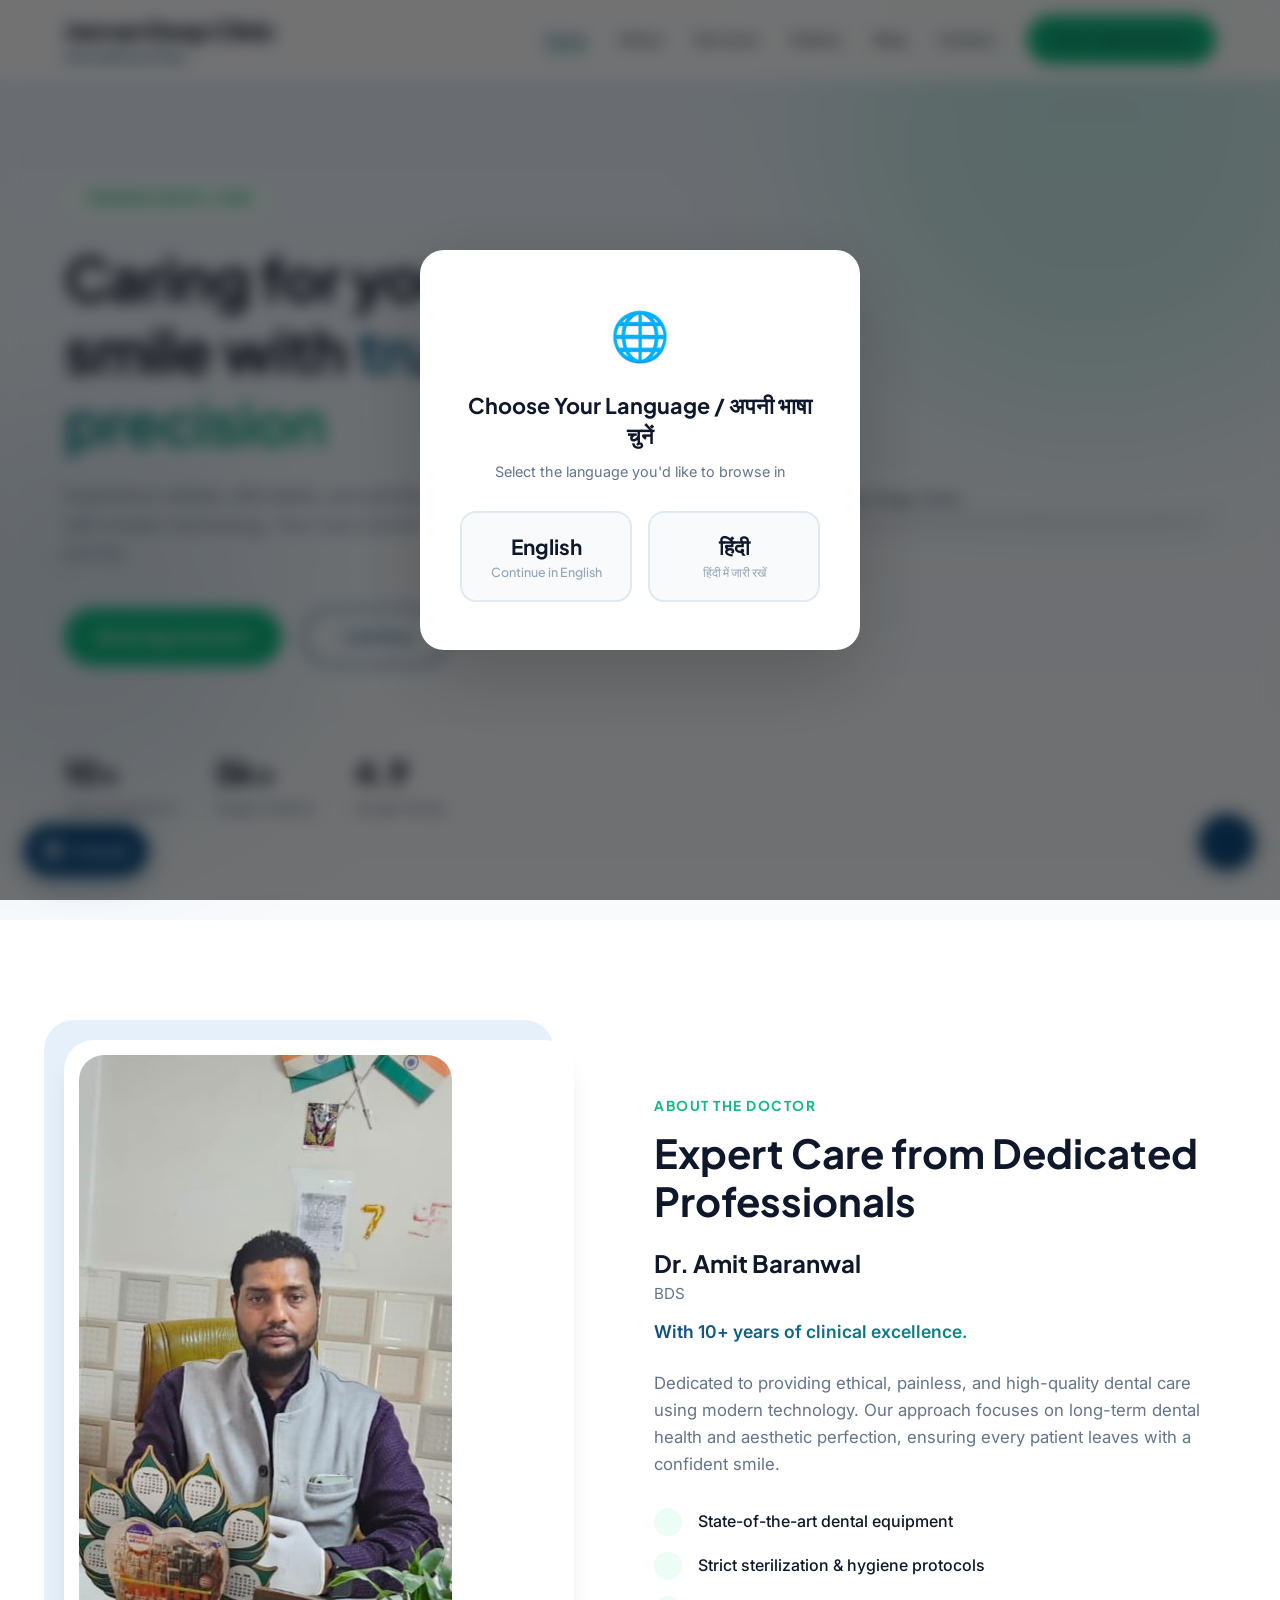
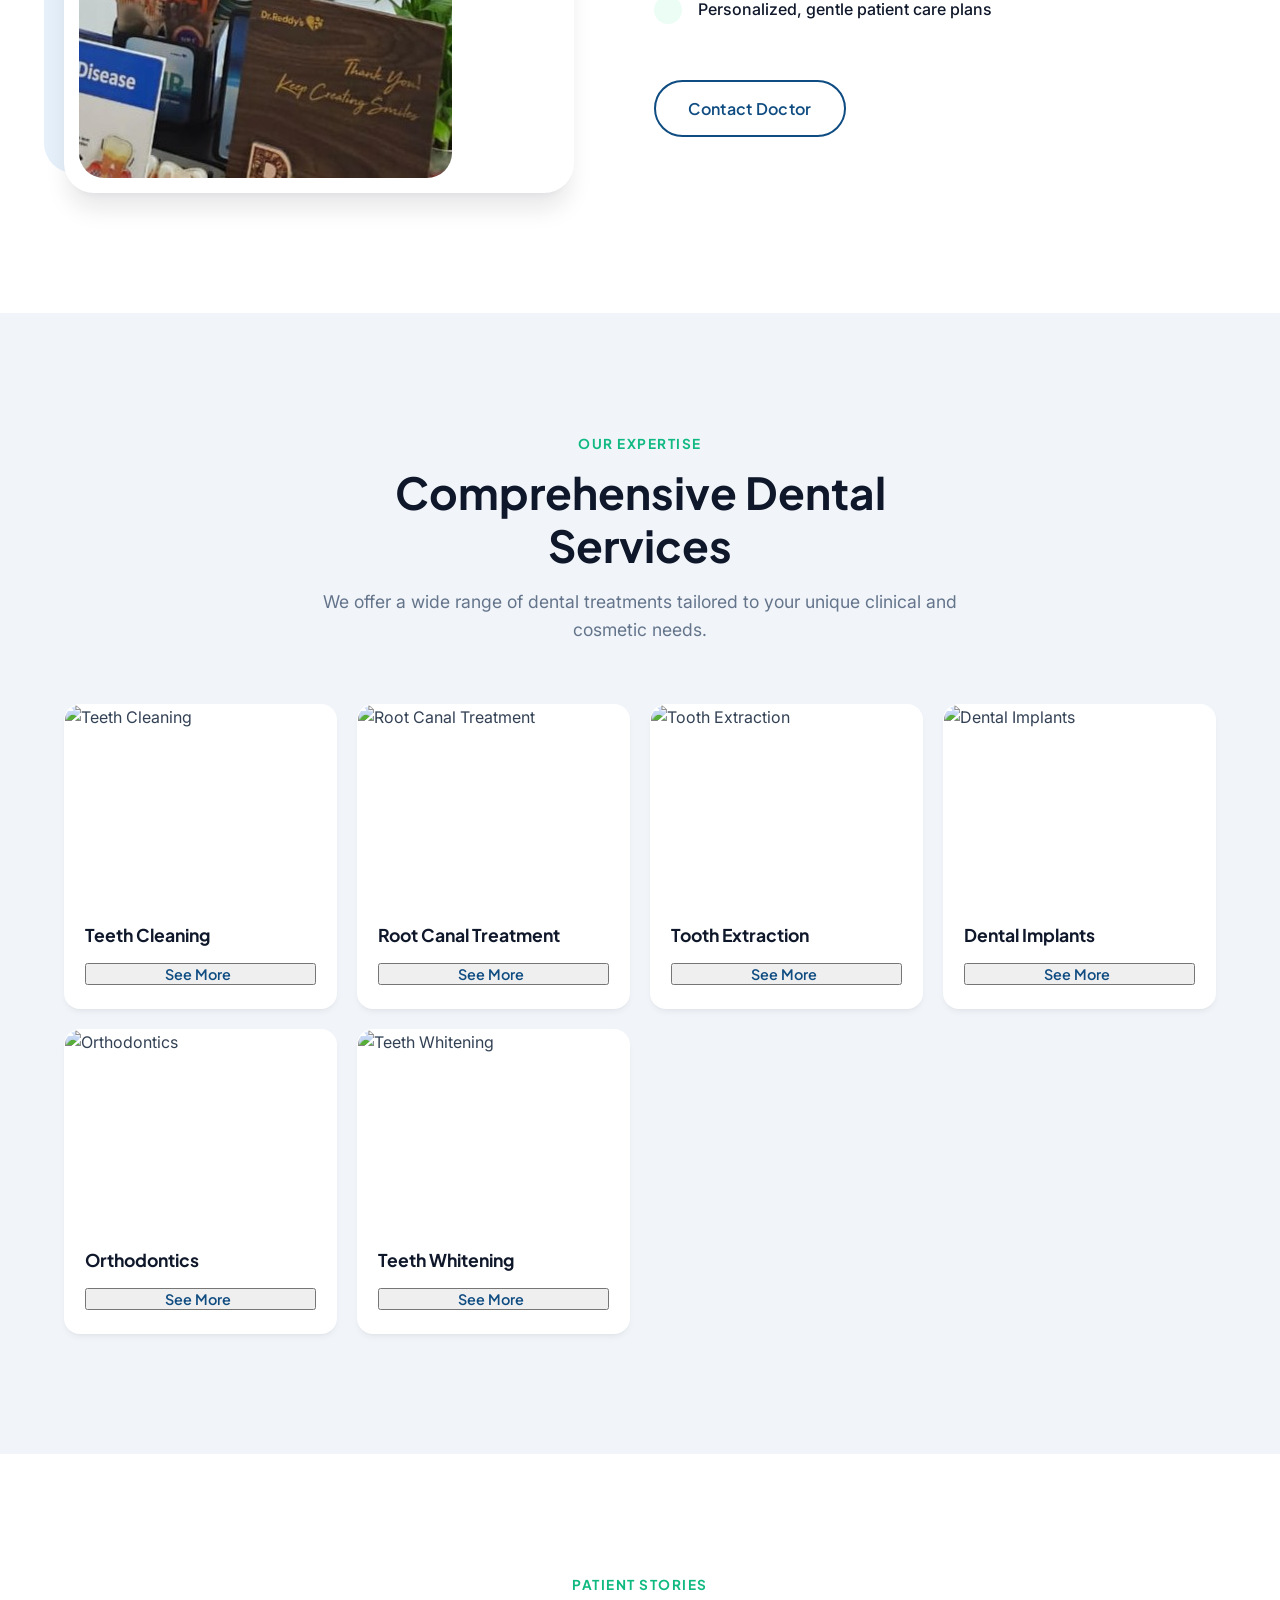
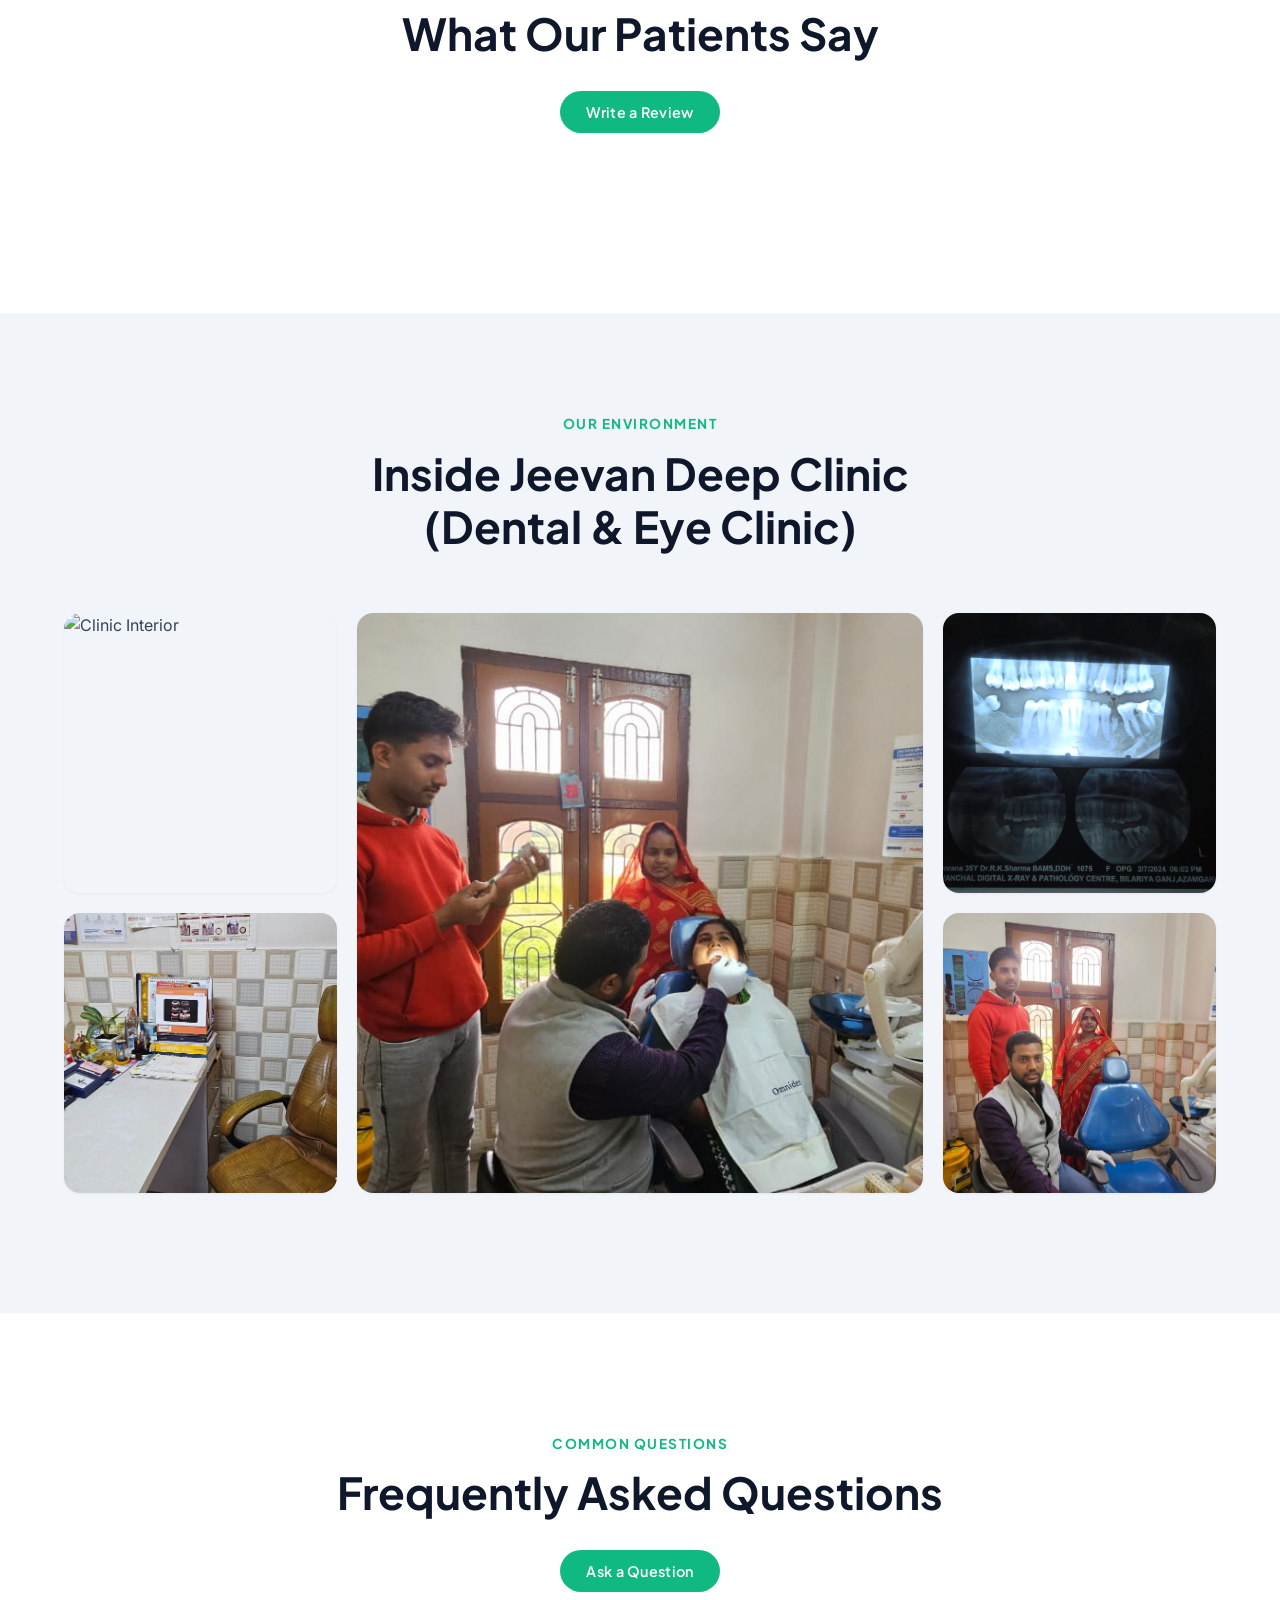
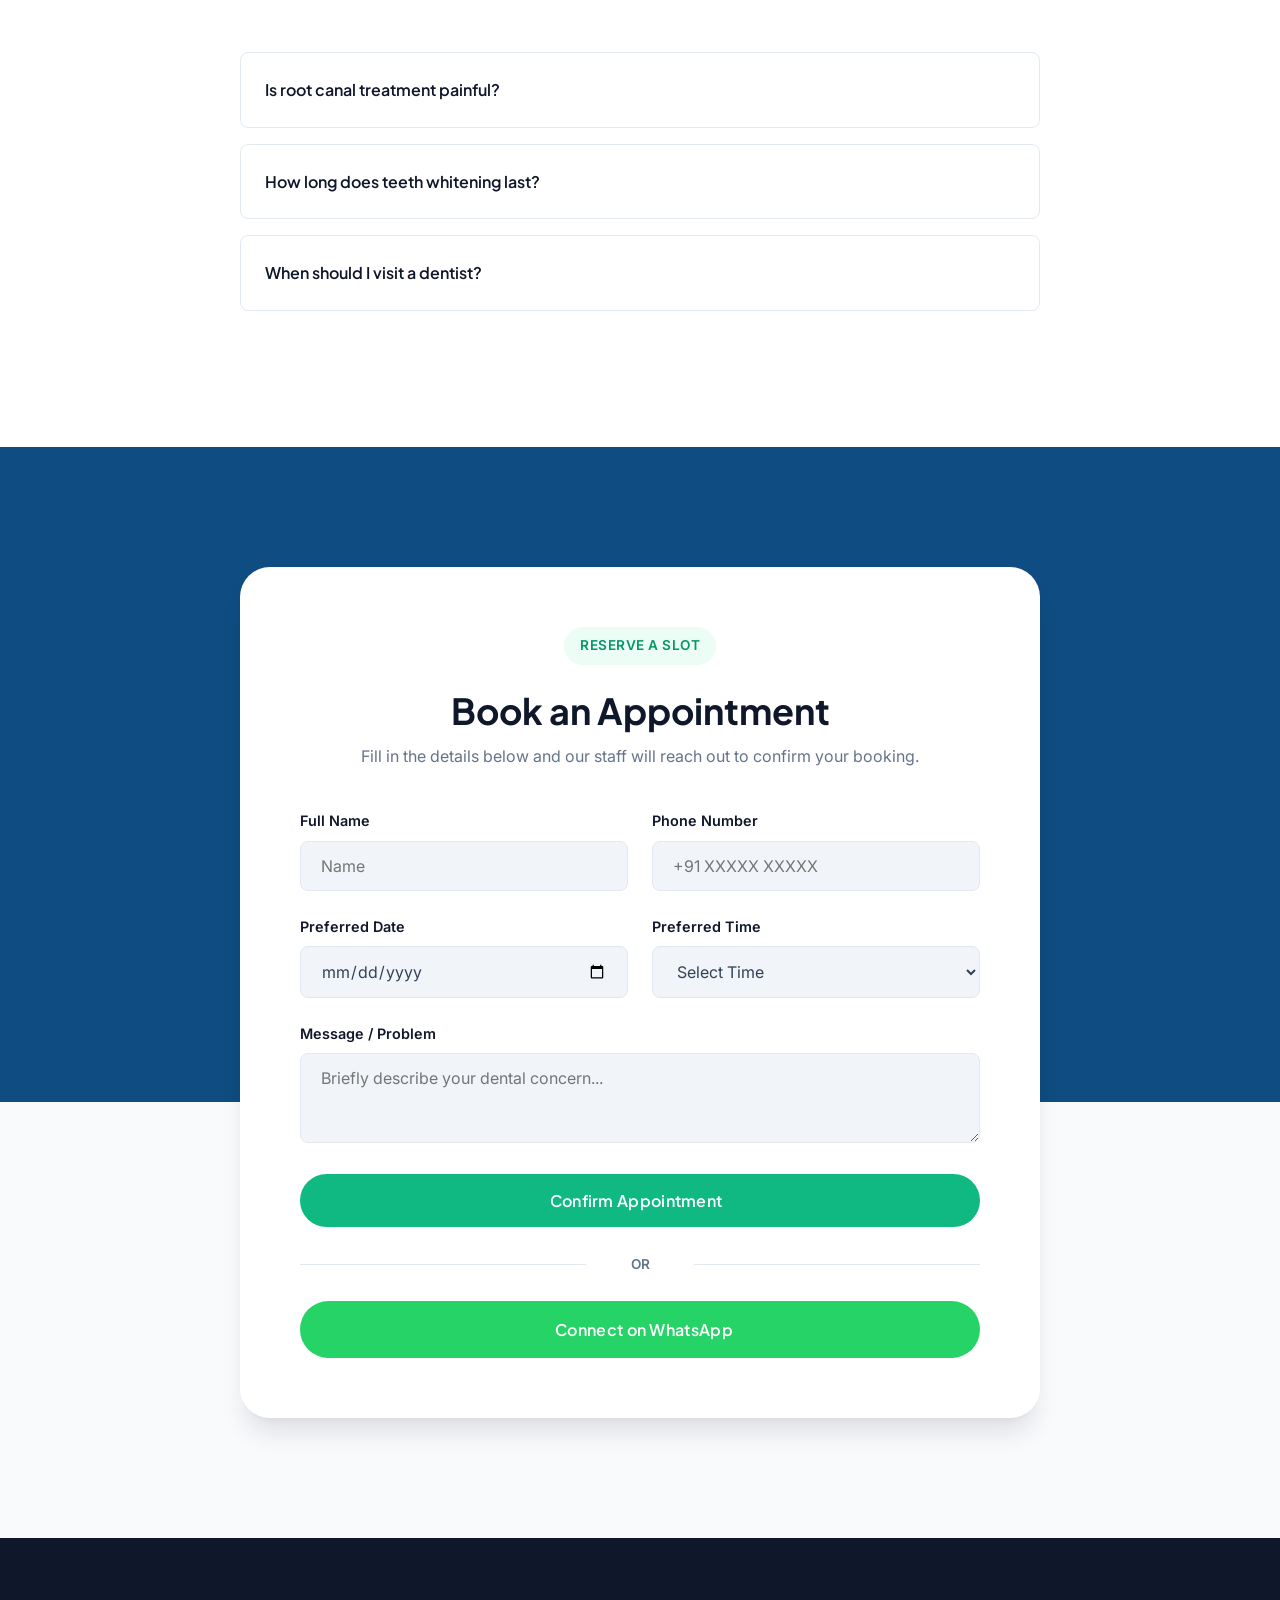
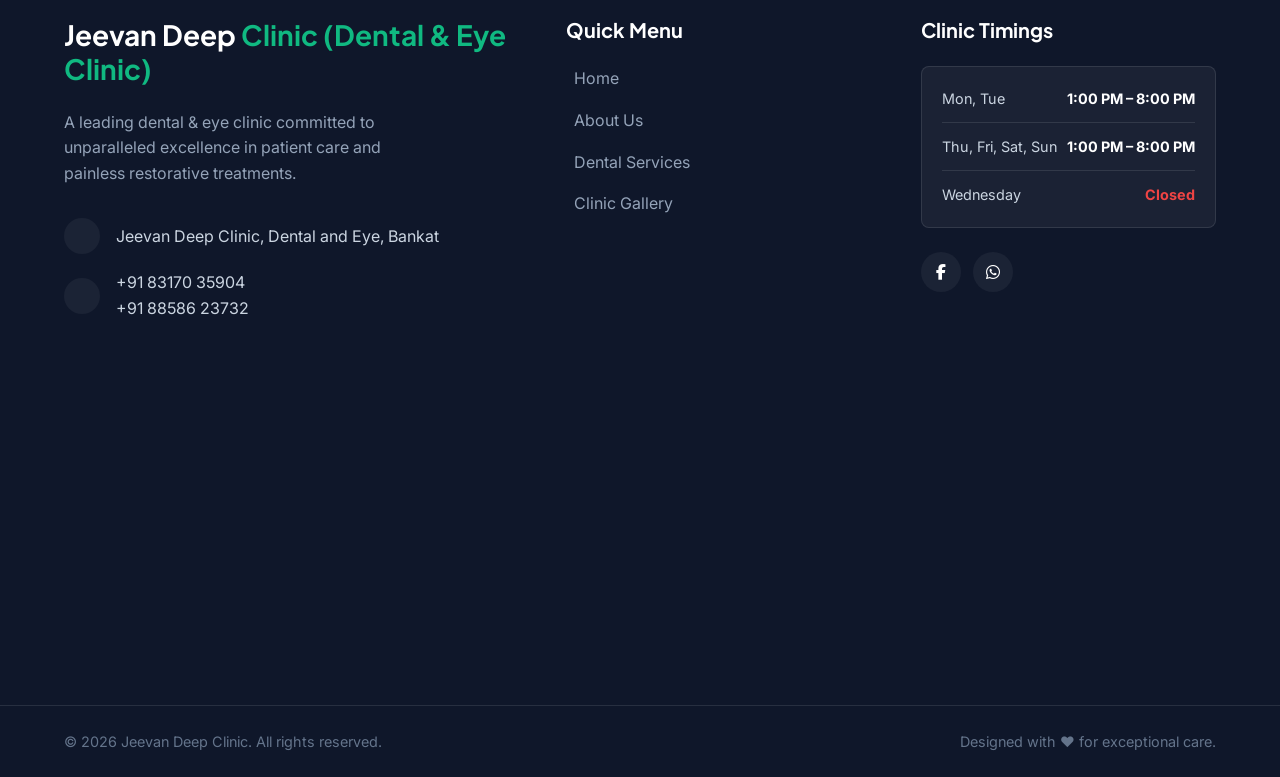
==== commit d7a24e40: "UI Overhaul part 2: Service cards, admin appointments card view, doctor section alignment" ====
--- a/src/main/resources/static/index.html
+++ b/src/main/resources/static/index.html
@@ -311,45 +311,51 @@
             <div class="services-grid">
                 <!-- Service 1 -->
                 <div class="service-card" data-aos="fade-up" data-aos-delay="100">
-                    <div class="service-icon"><i data-lucide="sparkles"></i></div>
-                    <h3>Teeth Cleaning</h3>
-                    <p>Professional scaling and polishing to remove plaque and tartar for a fresh, healthy smile.</p>
-                    <button class="service-link" onclick="openServiceModal('teeth-cleaning')">See More <i data-lucide="arrow-right" width="16"></i></button>
+                    <img src="https://images.unsplash.com/photo-1606811841689-23dfddce3e95?auto=format&fit=crop&w=400&q=80" alt="Teeth Cleaning" class="service-cover" style="width:100%;height:200px;object-fit:cover;border-radius:12px 12px 0 0;">
+                    <div style="padding:20px;">
+                        <h3 style="margin:0 0 16px;">Teeth Cleaning</h3>
+                        <button class="service-link" onclick="openServiceModal('teeth-cleaning')" style="width:100%;justify-content:center;">See More <i data-lucide="arrow-right" width="16"></i></button>
+                    </div>
                 </div>
                 <!-- Service 2 -->
                 <div class="service-card" data-aos="fade-up" data-aos-delay="200">
-                    <div class="service-icon"><i data-lucide="activity"></i></div>
-                    <h3>Root Canal Treatment</h3>
-                    <p>Advanced painless endodontic therapy to seamlessly save your natural tooth from infection.</p>
-                    <button class="service-link" onclick="openServiceModal('root-canal')">See More <i data-lucide="arrow-right" width="16"></i></button>
+                    <img src="https://images.unsplash.com/photo-1606811841689-23dfddce3e95?auto=format&fit=crop&w=400&q=80" alt="Root Canal Treatment" class="service-cover" style="width:100%;height:200px;object-fit:cover;border-radius:12px 12px 0 0;">
+                    <div style="padding:20px;">
+                        <h3 style="margin:0 0 16px;">Root Canal Treatment</h3>
+                        <button class="service-link" onclick="openServiceModal('root-canal')" style="width:100%;justify-content:center;">See More <i data-lucide="arrow-right" width="16"></i></button>
+                    </div>
                 </div>
                 <!-- Service 3 -->
                 <div class="service-card" data-aos="fade-up" data-aos-delay="300">
-                    <div class="service-icon"><i data-lucide="scissors"></i></div>
-                    <h3>Tooth Extraction</h3>
-                    <p>Gentle and safe removal of decayed or wisdom teeth with minimal absolute discomfort.</p>
-                    <button class="service-link" onclick="openServiceModal('extraction')">See More <i data-lucide="arrow-right" width="16"></i></button>
+                    <img src="https://images.unsplash.com/photo-1606811841689-23dfddce3e95?auto=format&fit=crop&w=400&q=80" alt="Tooth Extraction" class="service-cover" style="width:100%;height:200px;object-fit:cover;border-radius:12px 12px 0 0;">
+                    <div style="padding:20px;">
+                        <h3 style="margin:0 0 16px;">Tooth Extraction</h3>
+                        <button class="service-link" onclick="openServiceModal('extraction')" style="width:100%;justify-content:center;">See More <i data-lucide="arrow-right" width="16"></i></button>
+                    </div>
                 </div>
                 <!-- Service 4 -->
                 <div class="service-card" data-aos="fade-up" data-aos-delay="100">
-                    <div class="service-icon"><i data-lucide="gem"></i></div>
-                    <h3>Dental Implants</h3>
-                    <p>Permanent and natural-looking tooth replacement solution for missing teeth with high durability.</p>
-                    <button class="service-link" onclick="openServiceModal('implants')">See More <i data-lucide="arrow-right" width="16"></i></button>
+                    <img src="https://images.unsplash.com/photo-1606811841689-23dfddce3e95?auto=format&fit=crop&w=400&q=80" alt="Dental Implants" class="service-cover" style="width:100%;height:200px;object-fit:cover;border-radius:12px 12px 0 0;">
+                    <div style="padding:20px;">
+                        <h3 style="margin:0 0 16px;">Dental Implants</h3>
+                        <button class="service-link" onclick="openServiceModal('implants')" style="width:100%;justify-content:center;">See More <i data-lucide="arrow-right" width="16"></i></button>
+                    </div>
                 </div>
                 <!-- Service 5 -->
                 <div class="service-card" data-aos="fade-up" data-aos-delay="200">
-                    <div class="service-icon"><i data-lucide="grid-3x3"></i></div>
-                    <h3>Orthodontics</h3>
-                    <p>Correct alignment issues with modern metal braces, ceramic options, or invisible clear aligners.</p>
-                    <button class="service-link" onclick="openServiceModal('orthodontics')">See More <i data-lucide="arrow-right" width="16"></i></button>
+                    <img src="https://images.unsplash.com/photo-1606811841689-23dfddce3e95?auto=format&fit=crop&w=400&q=80" alt="Orthodontics" class="service-cover" style="width:100%;height:200px;object-fit:cover;border-radius:12px 12px 0 0;">
+                    <div style="padding:20px;">
+                        <h3 style="margin:0 0 16px;">Orthodontics</h3>
+                        <button class="service-link" onclick="openServiceModal('orthodontics')" style="width:100%;justify-content:center;">See More <i data-lucide="arrow-right" width="16"></i></button>
+                    </div>
                 </div>
                 <!-- Service 6 -->
                 <div class="service-card" data-aos="fade-up" data-aos-delay="300">
-                    <div class="service-icon"><i data-lucide="smile"></i></div>
-                    <h3>Teeth Whitening</h3>
-                    <p>Restore the natural brightness of your teeth with our scientifically proven safe whitening.</p>
-                    <button class="service-link" onclick="openServiceModal('whitening')">See More <i data-lucide="arrow-right" width="16"></i></button>
+                    <img src="https://images.unsplash.com/photo-1606811841689-23dfddce3e95?auto=format&fit=crop&w=400&q=80" alt="Teeth Whitening" class="service-cover" style="width:100%;height:200px;object-fit:cover;border-radius:12px 12px 0 0;">
+                    <div style="padding:20px;">
+                        <h3 style="margin:0 0 16px;">Teeth Whitening</h3>
+                        <button class="service-link" onclick="openServiceModal('whitening')" style="width:100%;justify-content:center;">See More <i data-lucide="arrow-right" width="16"></i></button>
+                    </div>
                 </div>
             </div>
         </div>
--- a/src/main/resources/static/style.css
+++ b/src/main/resources/static/style.css
@@ -543,13 +543,15 @@
 
 .service-card {
     background: var(--white);
-    padding: 24px;
+    padding: 0;
     border-radius: var(--radius-md);
     box-shadow: var(--shadow-md);
     transition: var(--transition);
     border: 1px solid transparent;
     position: relative;
     overflow: hidden;
+    display: flex;
+    flex-direction: column;
 }
 
 .service-card::after {
@@ -573,33 +575,9 @@
     width: 100%;
 }
 
-.service-icon {
-    width: 48px;
-    height: 48px;
-    background-color: var(--primary-light);
-    color: var(--primary);
-    border-radius: var(--radius-sm);
-    display: flex;
-    align-items: center;
-    justify-content: center;
-    margin-bottom: 16px;
-    transition: var(--transition);
-}
-
-.service-card:hover .service-icon {
-    background-color: var(--primary);
-    color: var(--white);
-}
-
 .service-card h3 {
     font-size: 1.1rem;
     margin-bottom: 8px;
-}
-
-.service-card p {
-    color: var(--text-muted);
-    font-size: 0.88rem;
-    margin-bottom: 16px;
 }
 
 .service-link {
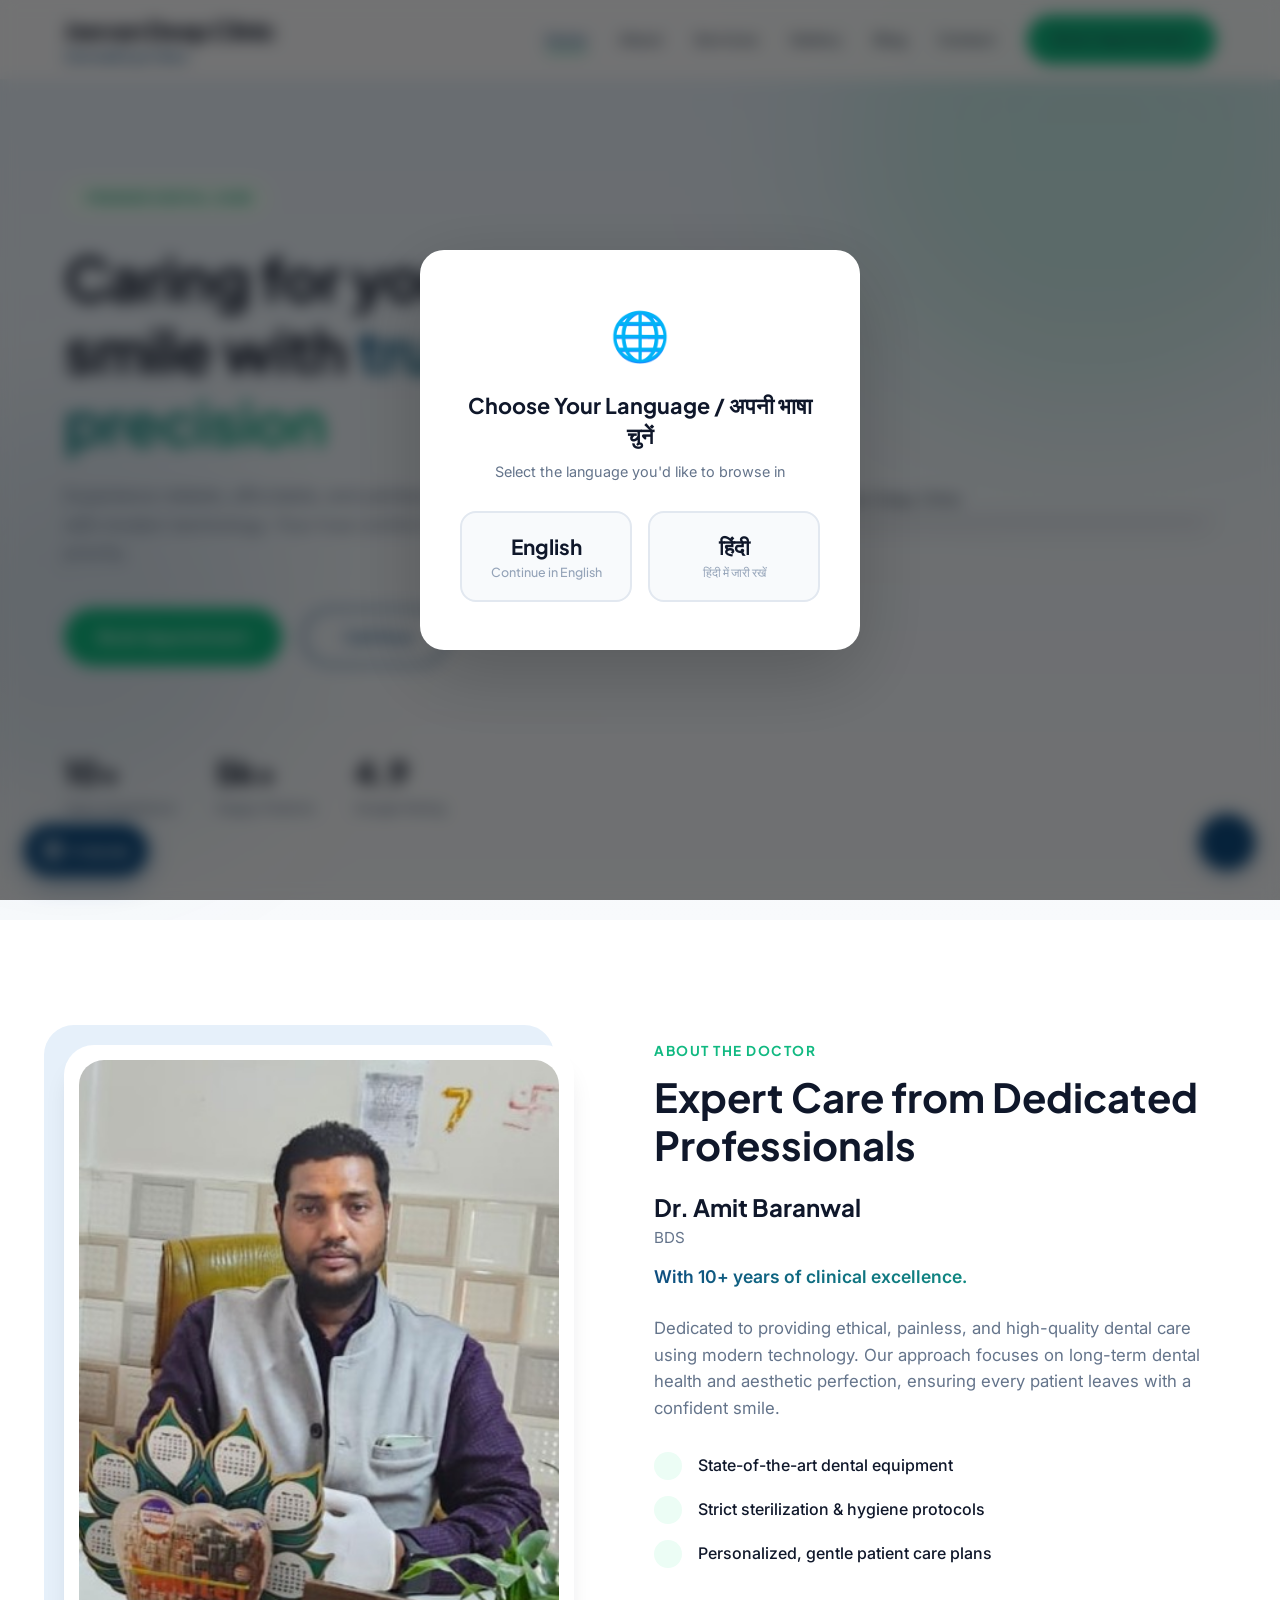
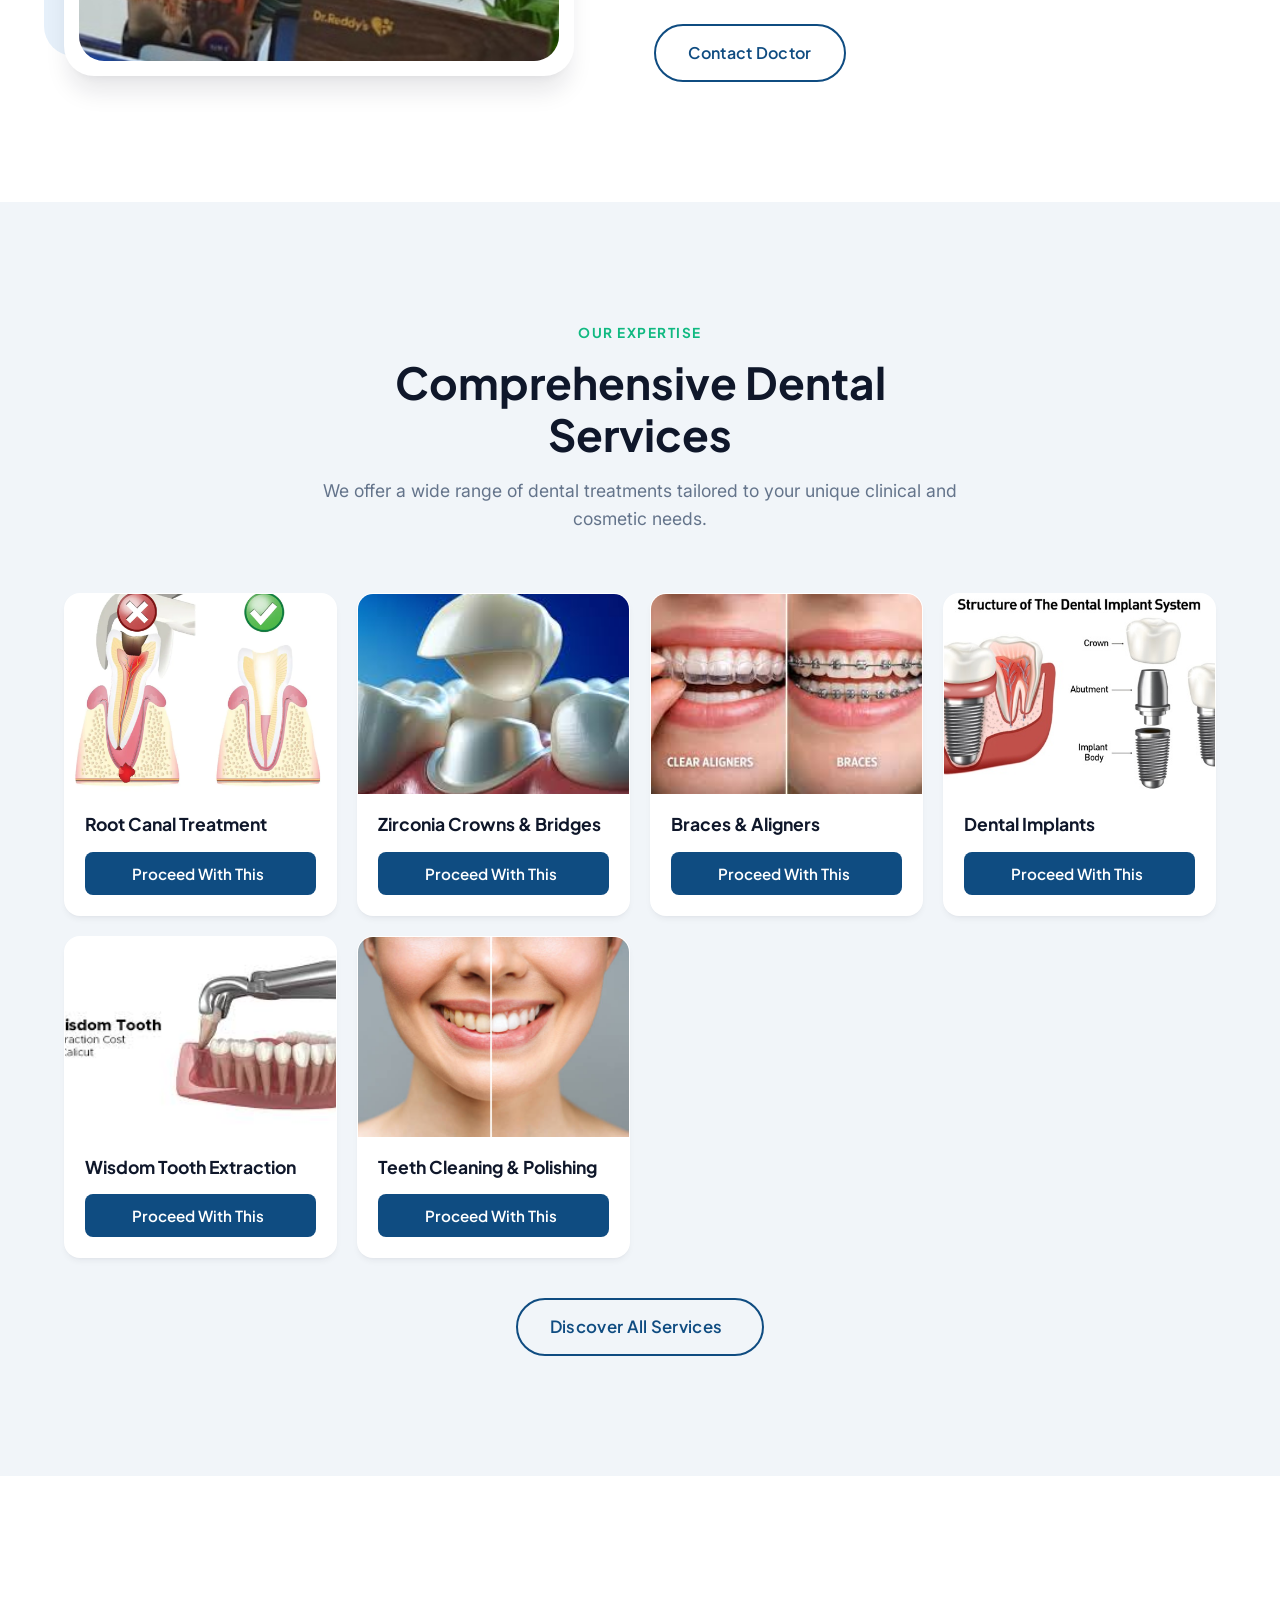
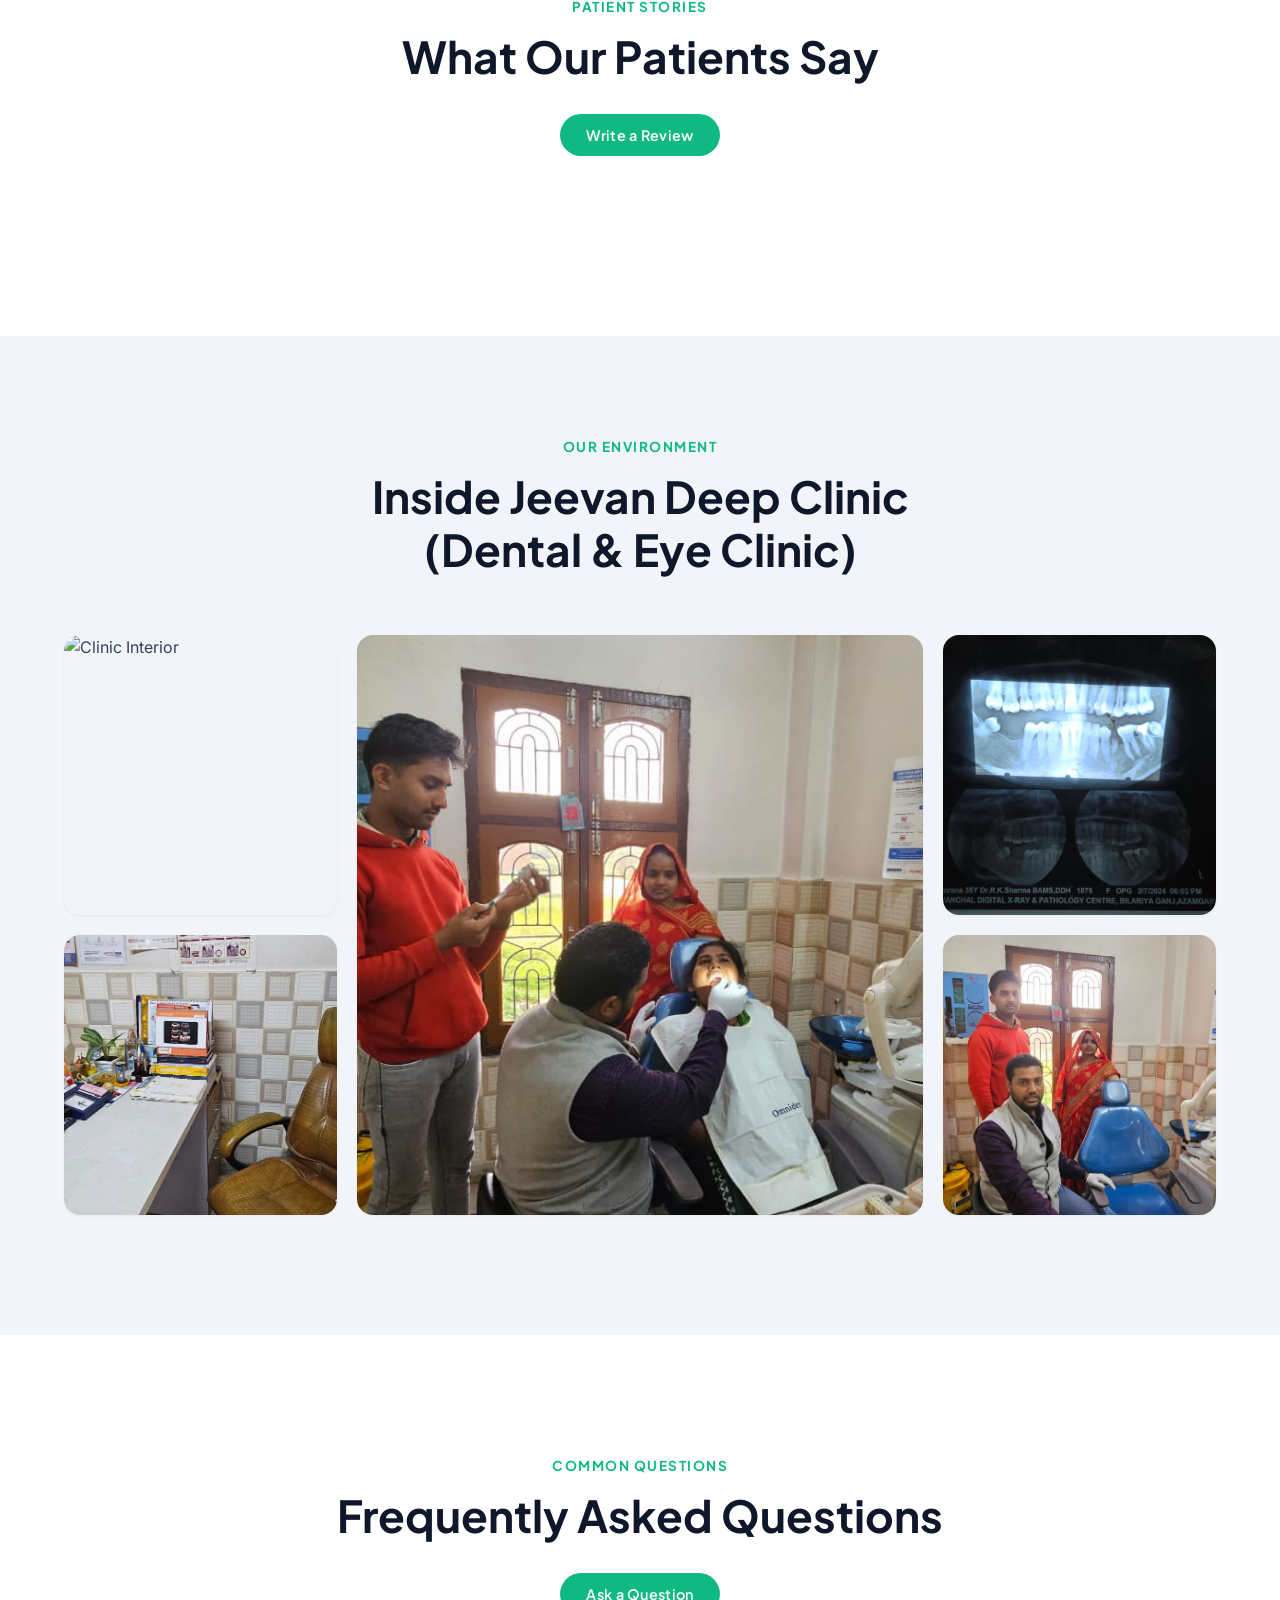
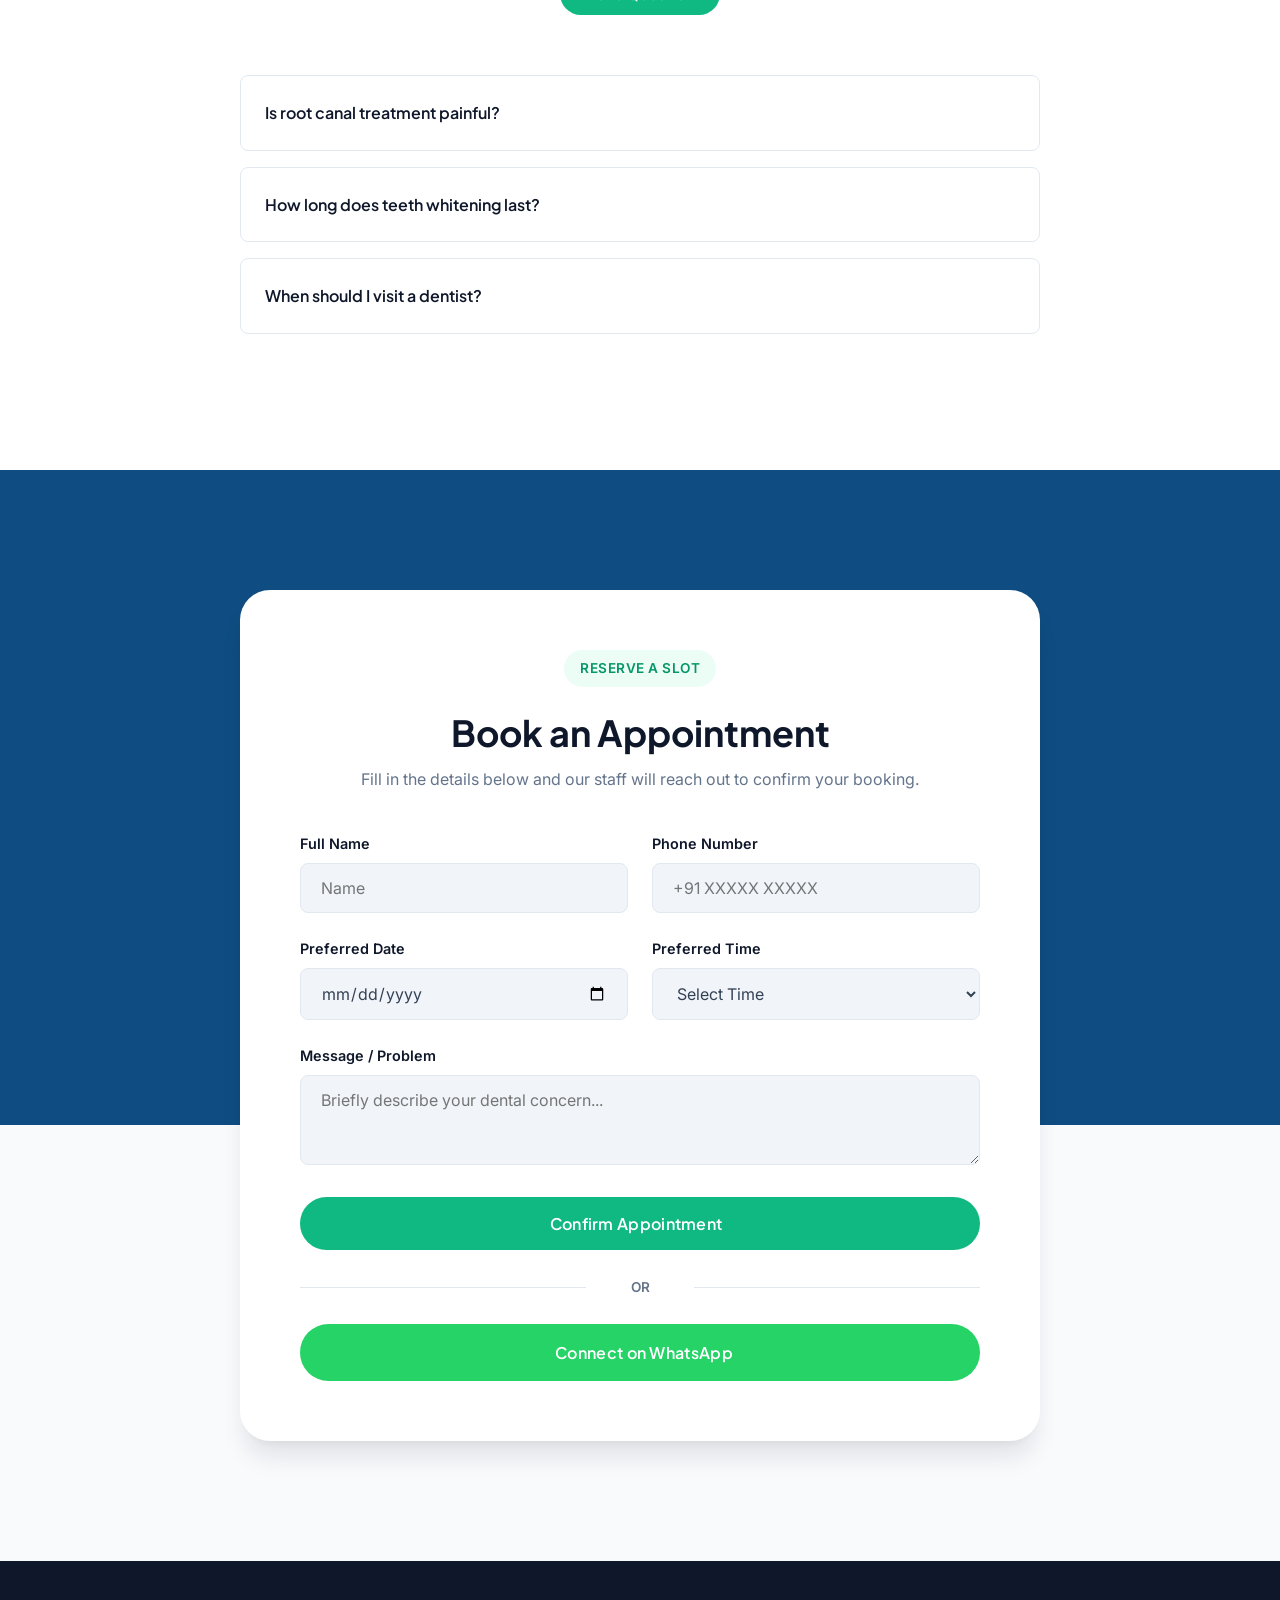
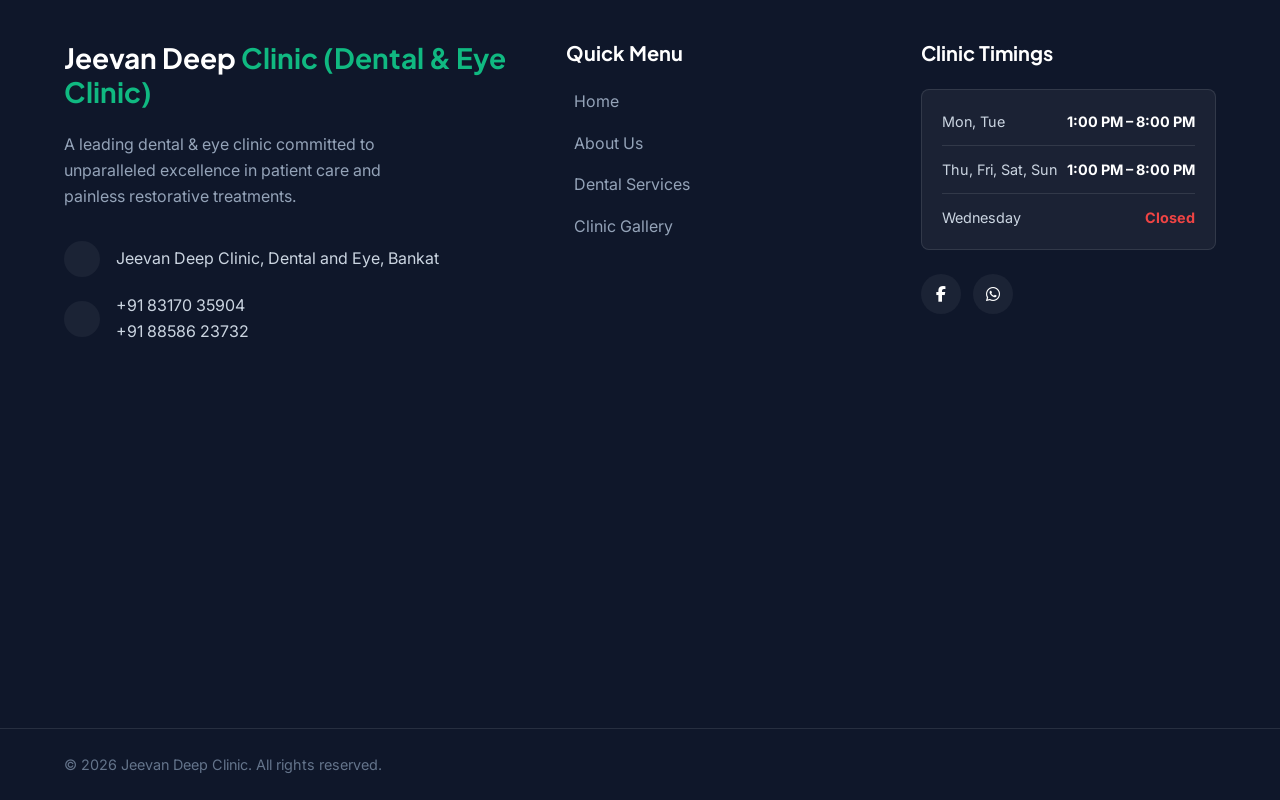
==== commit 8f001ace: "c1" ====
--- a/src/main/resources/static/index.html
+++ b/src/main/resources/static/index.html
@@ -311,52 +311,56 @@
             <div class="services-grid">
                 <!-- Service 1 -->
                 <div class="service-card" data-aos="fade-up" data-aos-delay="100">
-                    <img src="https://images.unsplash.com/photo-1606811841689-23dfddce3e95?auto=format&fit=crop&w=400&q=80" alt="Teeth Cleaning" class="service-cover" style="width:100%;height:200px;object-fit:cover;border-radius:12px 12px 0 0;">
+                    <img src="images/services/Root Canal Treatment.jpg" alt="Root Canal Treatment" class="service-cover" style="width:100%;height:200px;object-fit:cover;border-radius:12px 12px 0 0;">
                     <div style="padding:20px;">
-                        <h3 style="margin:0 0 16px;">Teeth Cleaning</h3>
-                        <button class="service-link" onclick="openServiceModal('teeth-cleaning')" style="width:100%;justify-content:center;">See More <i data-lucide="arrow-right" width="16"></i></button>
+                        <h3 style="margin:0 0 16px;">Root Canal Treatment</h3>
+                        <button class="service-link" onclick="openServiceModal('root-canal')" style="width:100%;justify-content:center;">Proceed With This <i data-lucide="arrow-right" width="16"></i></button>
                     </div>
                 </div>
                 <!-- Service 2 -->
                 <div class="service-card" data-aos="fade-up" data-aos-delay="200">
-                    <img src="https://images.unsplash.com/photo-1606811841689-23dfddce3e95?auto=format&fit=crop&w=400&q=80" alt="Root Canal Treatment" class="service-cover" style="width:100%;height:200px;object-fit:cover;border-radius:12px 12px 0 0;">
+                    <img src="images/services/Zirconia Crowns & Bridges.jpg" alt="Zirconia Crowns & Bridges" class="service-cover" style="width:100%;height:200px;object-fit:cover;border-radius:12px 12px 0 0;">
                     <div style="padding:20px;">
-                        <h3 style="margin:0 0 16px;">Root Canal Treatment</h3>
-                        <button class="service-link" onclick="openServiceModal('root-canal')" style="width:100%;justify-content:center;">See More <i data-lucide="arrow-right" width="16"></i></button>
+                        <h3 style="margin:0 0 16px;">Zirconia Crowns & Bridges</h3>
+                        <button class="service-link" onclick="openServiceModal('crowns')" style="width:100%;justify-content:center;">Proceed With This <i data-lucide="arrow-right" width="16"></i></button>
                     </div>
                 </div>
                 <!-- Service 3 -->
                 <div class="service-card" data-aos="fade-up" data-aos-delay="300">
-                    <img src="https://images.unsplash.com/photo-1606811841689-23dfddce3e95?auto=format&fit=crop&w=400&q=80" alt="Tooth Extraction" class="service-cover" style="width:100%;height:200px;object-fit:cover;border-radius:12px 12px 0 0;">
+                    <img src="images/services/Braces & Aligners.jpg" alt="Braces & Aligners" class="service-cover" style="width:100%;height:200px;object-fit:cover;border-radius:12px 12px 0 0;">
                     <div style="padding:20px;">
-                        <h3 style="margin:0 0 16px;">Tooth Extraction</h3>
-                        <button class="service-link" onclick="openServiceModal('extraction')" style="width:100%;justify-content:center;">See More <i data-lucide="arrow-right" width="16"></i></button>
+                        <h3 style="margin:0 0 16px;">Braces & Aligners</h3>
+                        <button class="service-link" onclick="openServiceModal('braces')" style="width:100%;justify-content:center;">Proceed With This <i data-lucide="arrow-right" width="16"></i></button>
                     </div>
                 </div>
                 <!-- Service 4 -->
                 <div class="service-card" data-aos="fade-up" data-aos-delay="100">
-                    <img src="https://images.unsplash.com/photo-1606811841689-23dfddce3e95?auto=format&fit=crop&w=400&q=80" alt="Dental Implants" class="service-cover" style="width:100%;height:200px;object-fit:cover;border-radius:12px 12px 0 0;">
+                    <img src="images/services/dental-implant-system.jpg" alt="Dental Implants" class="service-cover" style="width:100%;height:200px;object-fit:cover;border-radius:12px 12px 0 0;">
                     <div style="padding:20px;">
                         <h3 style="margin:0 0 16px;">Dental Implants</h3>
-                        <button class="service-link" onclick="openServiceModal('implants')" style="width:100%;justify-content:center;">See More <i data-lucide="arrow-right" width="16"></i></button>
+                        <button class="service-link" onclick="openServiceModal('implants')" style="width:100%;justify-content:center;">Proceed With This <i data-lucide="arrow-right" width="16"></i></button>
                     </div>
                 </div>
                 <!-- Service 5 -->
                 <div class="service-card" data-aos="fade-up" data-aos-delay="200">
-                    <img src="https://images.unsplash.com/photo-1606811841689-23dfddce3e95?auto=format&fit=crop&w=400&q=80" alt="Orthodontics" class="service-cover" style="width:100%;height:200px;object-fit:cover;border-radius:12px 12px 0 0;">
+                    <img src="images/services/Wisdom Tooth Extraction.jpg" alt="Wisdom Tooth Extraction" class="service-cover" style="width:100%;height:200px;object-fit:cover;border-radius:12px 12px 0 0;">
                     <div style="padding:20px;">
-                        <h3 style="margin:0 0 16px;">Orthodontics</h3>
-                        <button class="service-link" onclick="openServiceModal('orthodontics')" style="width:100%;justify-content:center;">See More <i data-lucide="arrow-right" width="16"></i></button>
+                        <h3 style="margin:0 0 16px;">Wisdom Tooth Extraction</h3>
+                        <button class="service-link" onclick="openServiceModal('wisdom-tooth')" style="width:100%;justify-content:center;">Proceed With This <i data-lucide="arrow-right" width="16"></i></button>
                     </div>
                 </div>
                 <!-- Service 6 -->
                 <div class="service-card" data-aos="fade-up" data-aos-delay="300">
-                    <img src="https://images.unsplash.com/photo-1606811841689-23dfddce3e95?auto=format&fit=crop&w=400&q=80" alt="Teeth Whitening" class="service-cover" style="width:100%;height:200px;object-fit:cover;border-radius:12px 12px 0 0;">
+                    <img src="images/services/Teeth Cleaning & Polishing.jpg" alt="Teeth Cleaning & Polishing" class="service-cover" style="width:100%;height:200px;object-fit:cover;border-radius:12px 12px 0 0;">
                     <div style="padding:20px;">
-                        <h3 style="margin:0 0 16px;">Teeth Whitening</h3>
-                        <button class="service-link" onclick="openServiceModal('whitening')" style="width:100%;justify-content:center;">See More <i data-lucide="arrow-right" width="16"></i></button>
-                    </div>
-                </div>
+                        <h3 style="margin:0 0 16px;">Teeth Cleaning & Polishing</h3>
+                        <button class="service-link" onclick="openServiceModal('cleaning')" style="width:100%;justify-content:center;">Proceed With This <i data-lucide="arrow-right" width="16"></i></button>
+                    </div>
+                </div>
+            </div>
+
+            <div style="text-align:center; margin-top: 40px;" id="view-all-services-container">
+                <a href="services.html" class="btn btn-outline" id="view-all-services-btn" style="padding: 14px 32px; font-size: 1.05rem; border-width: 2px;">Discover All Services <i data-lucide="arrow-right"></i></a>
             </div>
         </div>
     </section>
@@ -435,7 +439,7 @@
                 </div>
                 <div class="gallery-item" data-aos="fade-up" data-aos-delay="500">
                     <img src="images/image4.jpeg" alt="Dental Care Environment">
-                    <div class="gallery-overlay"><span>Doctor With Compunder</span></div>
+                    <div class="gallery-overlay"><span>Doctor With Assistant</span></div>
                 </div>
             </div>
         </div>
@@ -589,24 +593,19 @@
 
     <!-- Service Detail Modal -->
     <div id="service-modal" style="display:none;position:fixed;inset:0;background:rgba(15,23,42,0.85);z-index:3000;align-items:center;justify-content:center;padding:20px;">
-        <div style="background:white;border-radius:16px;width:100%;max-width:700px;max-height:90vh;overflow-y:auto;position:relative;box-shadow:0 24px 80px rgba(0,0,0,0.25);">
+        <div style="background:white;border-radius:16px;width:100%;max-width:900px;max-height:90vh;overflow-y:auto;position:relative;box-shadow:0 24px 80px rgba(0,0,0,0.25);">
             <button onclick="closeServiceModal()" style="position:absolute;right:16px;top:16px;background:white;border:none;width:36px;height:36px;border-radius:50%;box-shadow:0 2px 8px rgba(0,0,0,0.15);font-size:20px;cursor:pointer;z-index:10;display:flex;align-items:center;justify-content:center;color:#334155;">&times;</button>
-            <!-- Before / After images -->
-            <div style="display:grid;grid-template-columns:1fr 1fr;gap:0;border-radius:16px 16px 0 0;overflow:hidden;">
-                <div style="position:relative;">
-                    <img id="svc-before-img" src="" alt="Before" style="width:100%;height:200px;object-fit:cover;">
-                    <span style="position:absolute;bottom:10px;left:10px;background:rgba(0,0,0,0.6);color:white;padding:3px 10px;border-radius:20px;font-size:0.78rem;font-weight:700;">BEFORE</span>
-                </div>
-                <div style="position:relative;">
-                    <img id="svc-after-img" src="" alt="After" style="width:100%;height:200px;object-fit:cover;">
-                    <span style="position:absolute;bottom:10px;left:10px;background:rgba(16,185,129,0.85);color:white;padding:3px 10px;border-radius:20px;font-size:0.78rem;font-weight:700;">AFTER</span>
-                </div>
-            </div>
-            <div style="padding:30px;">
-                <h2 id="svc-title" style="color:var(--primary);margin:0 0 12px;font-size:1.6rem;"></h2>
-                <p id="svc-desc" style="color:#475569;line-height:1.8;margin-bottom:24px;"></p>
-                <ul id="svc-points" style="color:#334155;line-height:2;padding-left:20px;margin-bottom:28px;"></ul>
-                <a href="#appointment" class="btn btn-primary" onclick="closeServiceModal()" style="display:inline-flex;align-items:center;gap:8px;padding:14px 28px;font-size:1rem;"><i data-lucide="calendar"></i> Book Appointment</a>
+            
+            <div class="service-modal-grid">
+                <div style="position:relative;height:100%;display:flex;align-items:center;background:#f8fafc;">
+                    <img id="svc-single-img" src="" alt="Service Details">
+                </div>
+                <div style="padding:40px;">
+                    <h2 id="svc-title" style="color:var(--primary);margin:0 0 16px;font-size:1.8rem;"></h2>
+                    <p id="svc-desc" style="color:#475569;line-height:1.8;margin-bottom:24px;font-size:1.05rem;"></p>
+                    <ul id="svc-points" style="color:#334155;line-height:2;padding-left:20px;margin-bottom:32px;font-size:1.05rem;"></ul>
+                    <a href="#appointment" class="btn btn-primary" onclick="closeServiceModal()" style="display:inline-flex;align-items:center;gap:8px;padding:14px 28px;font-size:1.05rem;"><i data-lucide="calendar"></i> Book Appointment</a>
+                </div>
             </div>
         </div>
     </div>
@@ -715,7 +714,6 @@
         <div class="footer-bottom">
             <div class="container d-flex justify-between">
                 <p>&copy; 2026 Jeevan Deep Clinic. All rights reserved.</p>
-                <p>Designed with ❤️ for exceptional care.</p>
             </div>
         </div>
     </footer>
@@ -733,65 +731,106 @@
     <!-- Service Modal Logic -->
     <script>
         const SERVICE_DATA = {
-            'teeth-cleaning': {
-                title: 'Teeth Cleaning (Scaling & Polishing)',
-                before: 'https://images.unsplash.com/photo-1588776814546-1ffbb172bdde?auto=format&fit=crop&w=400&q=80',
-                after: 'https://images.unsplash.com/photo-1606811841689-23dfddce3e95?auto=format&fit=crop&w=400&q=80',
-                desc: 'Professional dental cleaning removes hardened plaque (tartar) and surface stains that regular brushing cannot eliminate. Using ultrasonic scalers and hand instruments, our specialists clean along and below the gumline, followed by polishing for a smooth, fresh finish.',
-                points: ['Removes tartar & calculus buildup', 'Prevents gum disease & cavities', 'Leaves teeth visibly brighter', 'Recommended every 6 months', 'Completely painless procedure']
-            },
             'root-canal': {
                 title: 'Root Canal Treatment (RCT)',
-                before: 'https://images.unsplash.com/photo-1609840114035-3c981b782dfe?auto=format&fit=crop&w=400&q=80',
-                after: 'https://images.unsplash.com/photo-1606811841689-23dfddce3e95?auto=format&fit=crop&w=400&q=80',
+                before: 'images/services/Root Canal Treatment.jpg',
+                after: 'images/services/Root Canal Treatment.jpg',
                 desc: 'Root canal treatment saves infected or severely decayed teeth by removing the damaged pulp, disinfecting the root canals, and sealing them. With modern anesthesia and rotary techniques, the procedure is no more uncomfortable than a routine filling.',
                 points: ['Saves your natural tooth', 'Eliminates toothache & infection', 'Virtually painless with modern techniques', 'High success rate (>95%)', 'Restored with a crown for strength']
             },
-            'extraction': {
-                title: 'Tooth Extraction',
-                before: 'https://images.unsplash.com/photo-1588776814546-1ffbb172bdde?auto=format&fit=crop&w=400&q=80',
-                after: 'https://images.unsplash.com/photo-1606811841689-23dfddce3e95?auto=format&fit=crop&w=400&q=80',
-                desc: 'When a tooth is beyond saving, gentle extraction is the safest option. We use precision instruments and local anesthesia to ensure a comfortable, quick removal — including wisdom teeth extractions and surgical cases.',
-                points: ['Simple & surgical extractions', 'Wisdom tooth removal', 'Minimal post-op discomfort', 'Bone-preserving technique', 'Same-day appointments available']
+            'crowns': {
+                title: 'Zirconia Crowns & Bridges',
+                before: 'images/services/Zirconia Crowns & Bridges.jpg',
+                after: 'images/services/Zirconia Crowns & Bridges.jpg',
+                desc: 'Zirconia crowns and bridges offer exceptional durability and a natural, tooth-like appearance. They are used to protect weak teeth, restore broken teeth, or replace missing teeth completely seamlessly.',
+                points: ['Highly durable & stain-resistant', 'Matches natural tooth color exactly', 'Metal-free & biocompatible', 'Restores full chewing function', 'Custom fitted for perfect comfort']
+            },
+            'braces': {
+                title: 'Braces & Aligners',
+                before: 'images/services/Braces & Aligners.jpg',
+                after: 'images/services/Braces & Aligners.jpg',
+                desc: 'Orthodontic treatment corrects misaligned teeth and jaws for both cosmetic and functional improvement. We offer traditional metal braces, tooth-colored ceramic braces, and invisible clear aligners.',
+                points: ['Metal, ceramic & clear aligner options', 'Suitable for teens & adults', 'Improves bite & oral hygiene', 'Custom treatment plan', 'Regular progress monitoring']
             },
             'implants': {
                 title: 'Dental Implants',
-                before: 'https://images.unsplash.com/photo-1609840114035-3c981b782dfe?auto=format&fit=crop&w=400&q=80',
-                after: 'https://images.unsplash.com/photo-1606811841689-23dfddce3e95?auto=format&fit=crop&w=400&q=80',
-                desc: 'Dental implants are titanium posts surgically placed in the jawbone to act as artificial tooth roots. They provide a permanent, natural-looking replacement that looks, feels, and functions like your real teeth — preserving jawbone and facial structure.',
+                before: 'images/services/dental-implant-system.jpg',
+                after: 'images/services/dental-implant-system.jpg',
+                desc: 'Dental implants are titanium posts surgically placed in the jawbone to act as artificial tooth roots. They provide a permanent, natural-looking replacement that looks, feels, and functions like your real teeth.',
                 points: ['Permanent & durable (20+ year lifespan)', 'Looks & functions like natural teeth', 'Prevents bone loss', 'No removal required', 'Single tooth to full-arch solutions']
             },
-            'orthodontics': {
-                title: 'Orthodontics (Braces & Aligners)',
-                before: 'https://images.unsplash.com/photo-1588776814546-1ffbb172bdde?auto=format&fit=crop&w=400&q=80',
-                after: 'https://images.unsplash.com/photo-1606811841689-23dfddce3e95?auto=format&fit=crop&w=400&q=80',
-                desc: 'Orthodontic treatment corrects misaligned teeth and jaws for both cosmetic and functional improvement. We offer traditional metal braces, tooth-colored ceramic braces, and removable clear aligners to suit every lifestyle and budget.',
-                points: ['Metal, ceramic & clear aligner options', 'Suitable for teens & adults', 'Improves bite & oral hygiene', 'Custom treatment plan', 'Regular progress monitoring']
-            },
-            'whitening': {
-                title: 'Teeth Whitening',
-                before: 'https://images.unsplash.com/photo-1588776814546-1ffbb172bdde?auto=format&fit=crop&w=400&q=80',
-                after: 'https://images.unsplash.com/photo-1606811841689-23dfddce3e95?auto=format&fit=crop&w=400&q=80',
-                desc: 'Professional teeth whitening can lighten your teeth by several shades in a single visit. Using clinically approved bleaching agents and LED activation, we safely remove deep stains caused by coffee, tea, tobacco, and aging — delivering a dramatically brighter smile.',
-                points: ['Up to 8 shades whiter in 1 session', 'Safe, enamel-friendly formula', 'Long-lasting results', 'No sensitivity with our gel', 'Take-home kit option available']
+            'wisdom-tooth': {
+                title: 'Wisdom Tooth Extraction',
+                before: 'images/services/Wisdom Tooth Extraction.jpg',
+                after: 'images/services/Wisdom Tooth Extraction.jpg',
+                desc: 'When a wisdom tooth is impacted or causing pain, gentle extraction is the safest option. We use precision instruments and local anesthesia to ensure a comfortable, quick, and safe surgical removal.',
+                points: ['Surgical extraction for impacted teeth', 'Eliminates crowding & pain', 'Minimal post-op discomfort', 'Bone-preserving technique', 'Quick recovery protocol']
+            },
+            'cleaning': {
+                title: 'Teeth Cleaning & Polishing',
+                before: 'images/services/Teeth Cleaning & Polishing.jpg',
+                after: 'images/services/Teeth Cleaning & Polishing.jpg',
+                desc: 'Professional dental cleaning removes hardened plaque (tartar) and surface stains that regular brushing cannot eliminate. Using ultrasonic scalers, our specialists clean along the gumline followed by polishing.',
+                points: ['Removes tartar & calculus buildup', 'Prevents gum disease & cavities', 'Leaves teeth visibly brighter', 'Recommended every 6 months', 'Completely painless procedure']
+            },
+            'fillings': {
+                title: 'Tooth-Colored Filling & Restorations',
+                before: 'images/services/Tooth-Colored Filling & Restorations.jpg',
+                after: 'images/services/Tooth-Colored Filling & Restorations.jpg',
+                desc: 'Composite tooth-colored fillings are used to repair teeth affected by decay, cracks, or fractures. The material is matched exactly to your natural tooth shade, providing a seamless and durable restoration.',
+                points: ['Invisible, natural-looking repair', 'Bonds directly to tooth structure', 'Preserves more natural tooth', 'Cures instantly with UV light', 'Safe and mercury-free']
+            },
+            'smile-makeover': {
+                title: 'Smile Makeover & Designing',
+                before: 'images/services/Smile Makeover & Designing.jpg',
+                after: 'images/services/Smile Makeover & Designing.jpg',
+                desc: 'A smile makeover is the process of improving the appearance of the smile through one or more cosmetic dentistry procedures, such as veneers, composite bonding, tooth implants, and teeth whitening.',
+                points: ['Comprehensive cosmetic assessment', 'Combines multiple treatments', 'Addresses color, alignment & shape', 'Restores facial harmony', 'Boosts self-confidence immensely']
+            },
+            'partial-dentures': {
+                title: 'Removable Partial Dentures',
+                before: 'images/services/Removable Partial dentures.jpg',
+                after: 'images/services/Removable Partial dentures.jpg',
+                desc: 'Partial dentures are custom-made appliances designed to replace one or multiple missing teeth. They clasp onto your remaining natural teeth, filling in the gaps and restoring your ability to chew and speak normally.',
+                points: ['Cost-effective tooth replacement', 'Prevents remaining teeth from shifting', 'Custom fitted for comfort', 'Easy to clean and maintain', 'Restores proper chewing function']
+            },
+            'complete-dentures': {
+                title: 'Complete Dentures',
+                before: 'images/services/Complete Dentures.jpg',
+                after: 'images/services/Complete Dentures.jpg',
+                desc: 'Complete dentures are used when all teeth are missing in either the upper or lower arch. Modern dentures are crafted from high-quality acrylics to look completely natural and provide comfortable, secure suction.',
+                points: ['Replaces an entire arch of teeth', 'Restores facial profile & volume', 'Improves speaking and eating', 'Natural-looking gum & teeth shades', 'Can be implant-supported for extra grip']
+            },
+            'veneers': {
+                title: 'Dental Laminates & Veneers',
+                before: 'images/services/Dental Laminates & veneers.jpg',
+                after: 'images/services/Dental Laminates & veneers.jpg',
+                desc: 'Veneers are ultra-thin, custom-made shells of tooth-colored materials designed to cover the front surface of teeth. They dramatically improve your appearance by fixing discoloration, chips, or minor misalignments.',
+                points: ['Fixes chips, gaps & severe stains', 'Requires minimal enamel removal', 'Stain-resistant porcelain surface', 'Highly durable cosmetic solution', 'Creates a perfect "Hollywood" smile']
             }
         };
 
         function openServiceModal(key) {
             const s = SERVICE_DATA[key]; if (!s) return;
             document.getElementById('svc-title').innerText = s.title;
-            document.getElementById('svc-before-img').src = s.before;
-            document.getElementById('svc-after-img').src = s.after;
+            
+            // Use 'after' image as the primary image if available, else 'before', or default
+            const primaryImg = s.after || s.before || '';
+            document.getElementById('svc-single-img').src = primaryImg;
+            
             document.getElementById('svc-desc').innerText = s.desc;
             document.getElementById('svc-points').innerHTML = s.points.map(p => `<li>${p}</li>`).join('');
+            
+            document.body.style.overflow = 'hidden'; // prevent background scrolling
             const m = document.getElementById('service-modal');
-            m.style.display = 'flex'; document.body.style.overflow = 'hidden';
-            lucide.createIcons();
+            m.style.display = 'flex';
+            m.style.animation = 'fadeIn 0.3s ease-out forwards';
         }
         function closeServiceModal() {
+            document.body.style.overflow = '';
             document.getElementById('service-modal').style.display = 'none';
-            document.body.style.overflow = '';
         }
+        // close modal on outside click
         document.getElementById('service-modal').addEventListener('click', function(e) {
             if (e.target === this) closeServiceModal();
         });
--- a/src/main/resources/static/style.css
+++ b/src/main/resources/static/style.css
@@ -449,6 +449,9 @@
 
 .about-image img {
     border-radius: calc(var(--radius-lg) - 5px);
+    width: 100%;
+    object-fit: cover;
+    aspect-ratio: 4/5;
 }
 
 .about-content {
@@ -584,15 +587,23 @@
     display: inline-flex;
     align-items: center;
     gap: 6px;
-    color: var(--primary);
+    color: var(--white);
+    background: var(--primary);
     font-weight: 600;
     font-family: 'Plus Jakarta Sans', sans-serif;
-    font-size: 0.9rem;
+    font-size: 0.95rem;
+    padding: 12px 16px;
+    border-radius: 8px;
+    border: none;
+    transition: all 0.3s ease;
+    cursor: pointer;
 }
 
 .service-link:hover {
-    color: var(--secondary);
+    background: #0d3c69; /* var(--primary-dark) equivalent */
     gap: 10px;
+    transform: translateY(-2px);
+    box-shadow: 0 4px 12px rgba(15, 76, 129, 0.25);
 }
 
 /* Testimonials */
@@ -1660,3 +1671,11 @@
     color: #0f4c81;
 }
 
+/* Service Modal Single Image layout */
+.service-modal-grid { display: grid; grid-template-columns: 1fr; gap: 0; align-items: center; }
+.service-modal-grid img { border-radius: 16px 16px 0 0 !important; max-height: 300px; width: 100%; height: auto; object-fit: contain; }
+@media (min-width: 768px) {
+    .service-modal-grid { grid-template-columns: 1fr 1fr; }
+    .service-modal-grid img { border-radius: 16px 0 0 16px !important; max-height: 90vh; }
+}
+
